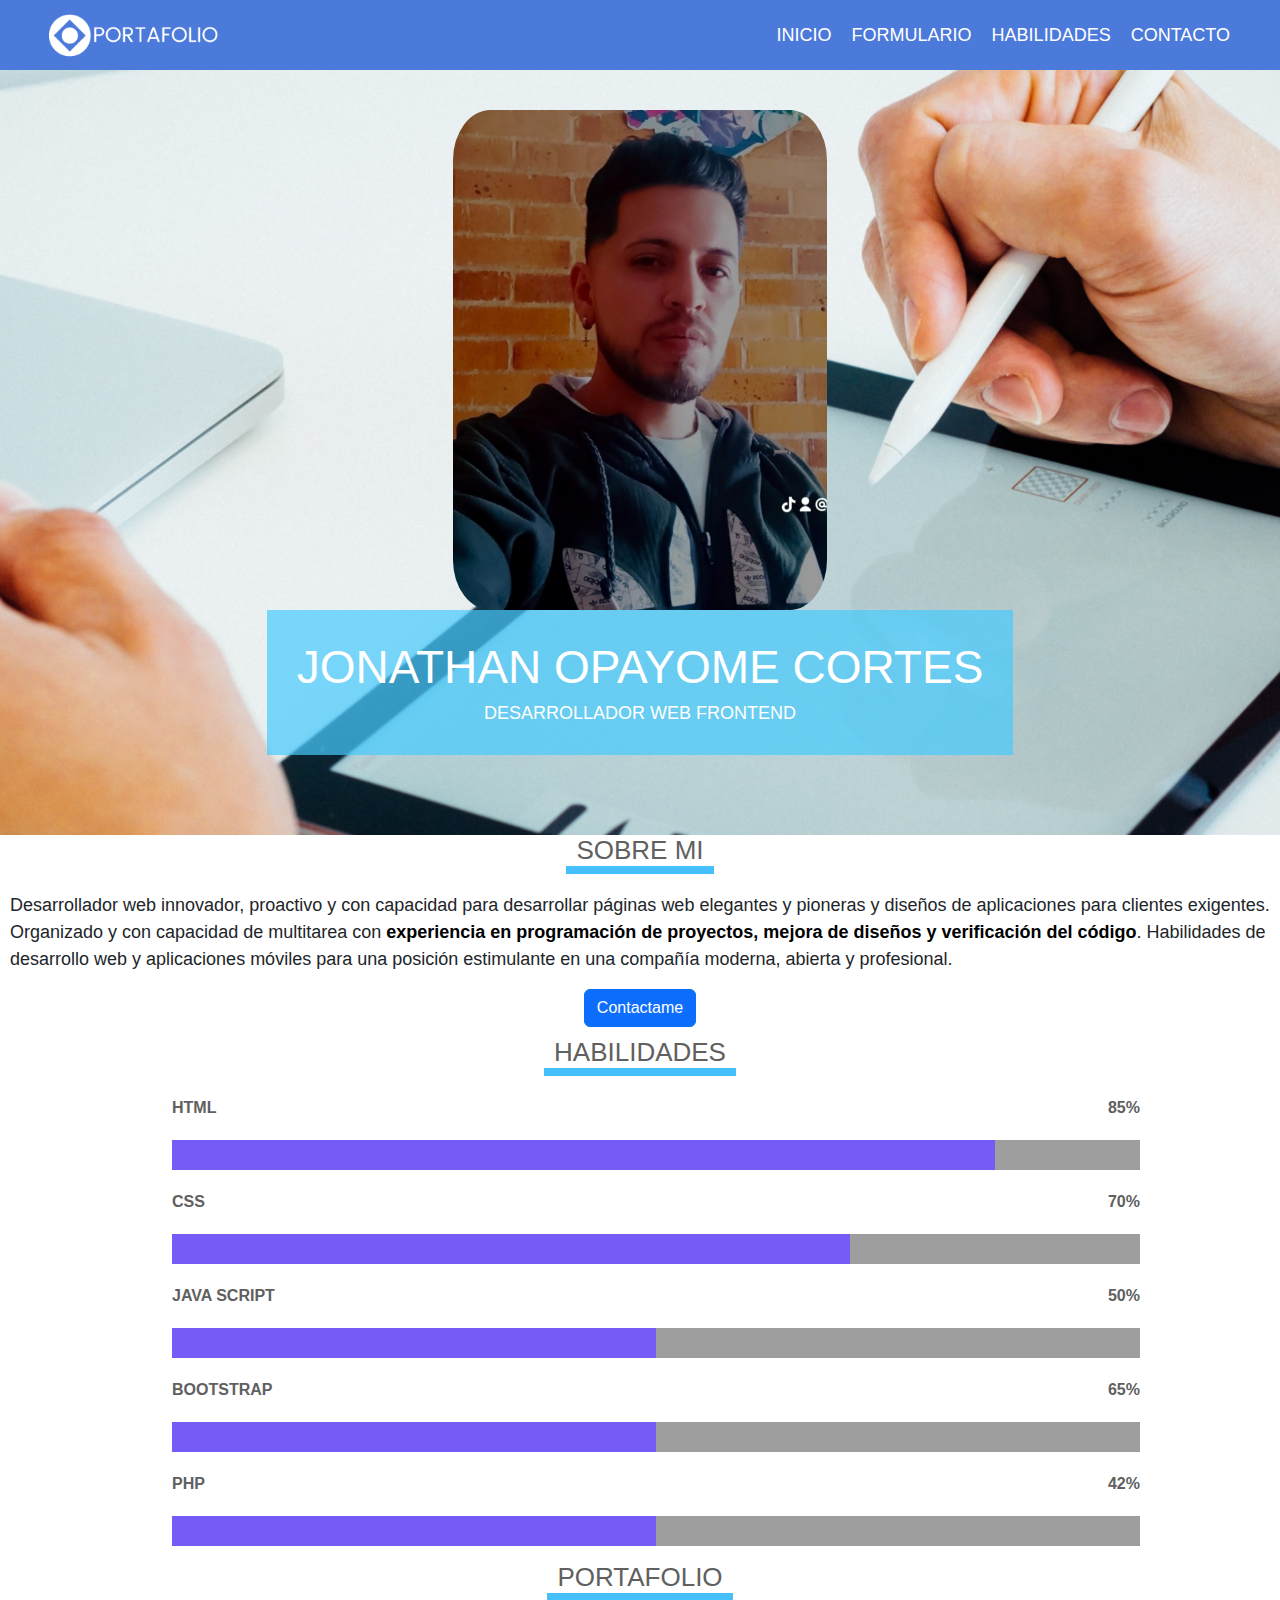
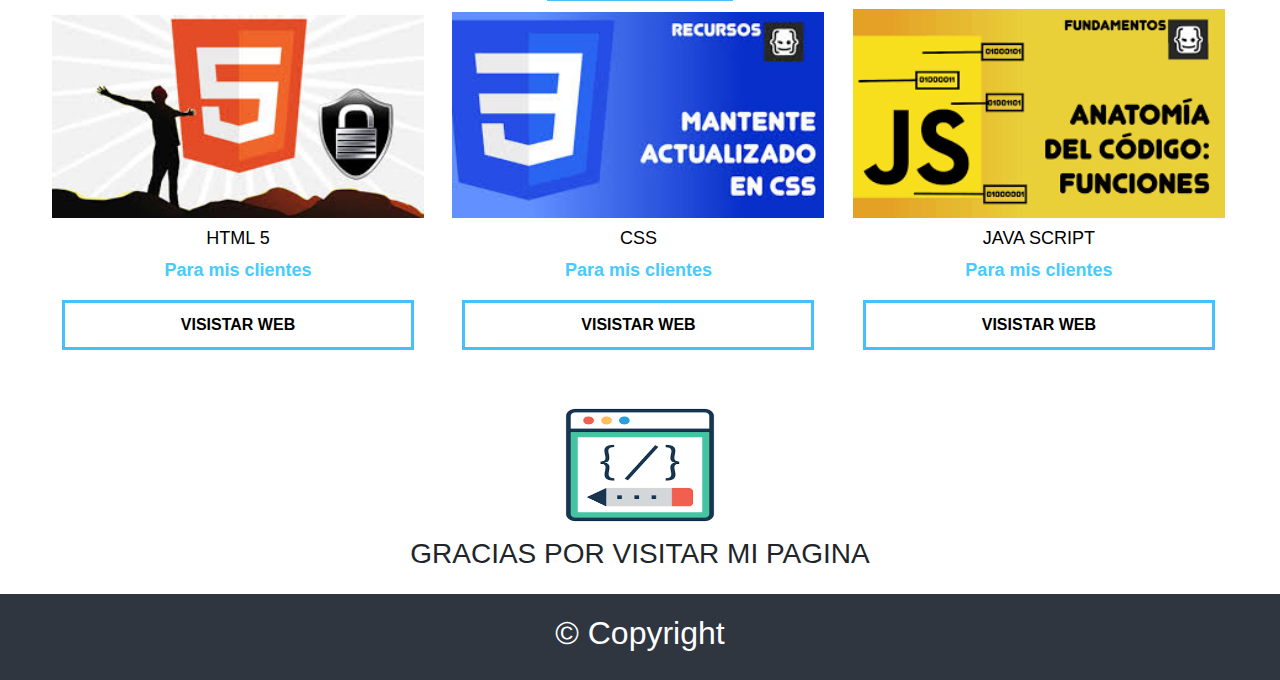
==== index.html @ 79a3e0bb "first commit" ====
<!DOCTYPE html>
<html lang="en">

<head>
    <meta charset="UTF-8">
    <meta name="viewport" content="width=device-width, initial-scale=1.0">
    <title>Portafolio</title>
    <!--<link rel="stylesheet" href="css/reset.css">-->
    <link rel="stylesheet" href="css/normalize.css">
    <link rel="stylesheet" href="css/styles.css">
    <link rel="stylesheet" href="css/styles2.css">
    <link href="https://cdn.jsdelivr.net/npm/bootstrap@5.3.2/dist/css/bootstrap.min.css" rel="stylesheet" integrity="sha384-T3c6CoIi6uLrA9TneNEoa7RxnatzjcDSCmG1MXxSR1GAsXEV/Dwwykc2MPK8M2HN" crossorigin="anonymous">
    <link rel="stylesheet" href="bootstrap/css/bootstrap.min.css">
</head>

<body>
    <!--navegation header-->
    <header class="header">
        <div class="header-wrapper">
            <div class="header-logo">
                <img src="img/logo.png" alt="logo portafolio" height="60px">
            </div>
            <nav class="header-menu">
                <ul class="header-menu-wrapper">
                    <li class="header-menu-item">
                        <a href="index.html" class="header-menu-link">Inicio</a>
                    </li>
                    <li class="header-menu-item">
                        <a href="formulario.php" class="header-menu-link">Formulario</a>
                    </li>
                    <li class="header-menu-item">
                        <a href="index.html" class="header-menu-link">habilidades</a>
                    </li>
                    <li class="header-menu-item">
                        <a href="index.html" class="header-menu-link">contacto</a>
                    </li>
                </ul>
            </nav>
        </div>
    </header>
    <!--Esta es la portada-->
    <section class="cover">
        <div class="cover-wrapper">
            <div class="cover-photo-container">
                <img src="img/Jonatahan.png" alt="Jonathan Opayome" height="500xp"
                    class="cover-photo">
                <div class="cover-text">
                    <h1 class="cover-title">JONATHAN OPAYOME CORTES<h1>
                            <h2 class="cover-sub-title"> DESARROLLADOR WEB FRONTEND</h2>
                </div>
            </div>
        </div>
    </section>
    <!--informacion sobre mi-->
    <section>
        <header>
            <h1 class="title-underline">
                <span>SOBRE MI</span>
            </h1>
        </header>
        <div class="cover-description">
            <p>Desarrollador web innovador, proactivo y con capacidad para desarrollar páginas web elegantes y pioneras
                y diseños de aplicaciones para clientes exigentes. Organizado y con capacidad de multitarea con
                <span>experiencia en programación de proyectos, mejora de diseños y verificación del código</span>.
                Habilidades de desarrollo web y aplicaciones móviles para una posición estimulante en una compañía
                moderna, abierta y profesional.</p>
            <div class="text-center">
               
                <a class="btn btn-primary" href="mailto:jonathan0621_hotmail.com" role="button">Contactame</a>
            </div>
        </div>
    </section>
    <!--Habilidades-->
    <section class="skills">
        <header>
            <h1 class="title-underline">
                <span>HABILIDADES</span>
            </h1>
        </header>
        <ul class="skills-wrapper">
            <li class="skills-item">
                <div class="skills-text">
                    <span class="skills-name">
                        HTML
                    </span>
                    <span class="skills-score">
                        85%
                    </span>
                </div>
                <div class="skills-bar">
                    <div class="skills-inside-bar" style="width: 85%;"></div>
                </div>
            </li>
            <li class="skills-item">
                <div class="skills-text">
                    <span class="skills-name">
                        CSS
                    </span>
                    <span class="skills-score">
                        70%
                    </span>
                </div>
                <div class="skills-bar">
                    <div class="skills-inside-bar" style="width: 70%;"></div>
                </div>
            </li>
            <li class="skills-item">
                <div class="skills-text">
                    <span class="skills-name">
                        JAVA SCRIPT
                    </span>
                    <span class="skills-score">
                        50%
                    </span>
                </div>
                <div class="skills-bar">
                    <div class="skills-inside-bar" style="width: 50%;"></div>
                </div>
            </li>
            <li class="skills-item">
                <div class="skills-text">
                    <span class="skills-name">
                        BOOTSTRAP
                    </span>
                    <span class="skills-score">
                        65%
                    </span>
                </div>
                <div class="skills-bar">
                    <div class="skills-inside-bar" style="width: 50%;"></div>
                </div>
            </li>
            <li class="skills-item">
                <div class="skills-text">
                    <span class="skills-name">
                        PHP
                    </span>
                    <span class="skills-score">
                        42%
                    </span>
                </div>
                <div class="skills-bar">
                    <div class="skills-inside-bar" style="width: 50%;"></div>
                </div>
            </li>
        </ul>
    </section>
    <!--Portafolio-->
    <section class="Works">
        <header>
            <h1 class="title-underline">
                <span>PORTAFOLIO</span>
            </h1>
        </header>
        <div class="Works-wrappers">
            <article class="Works-item">
                <div class="Works-item-img-container">
                    <img src="img/html 5.png" alt="Trabjo desarrollo web 1" class="Works-item-img">
                </div>
                <div class="Works-item-description">
                    <header>
                        <h2 class="Works-item-title">
                            HTML 5
                        </h2>
                    </header>
                    <p class="Works-item-client"><a href="https://www.html6.es/t1_estructura.html" target="_blank">Para mis
                            clientes </a></p>
                    <div class="text-center">
                        <a href="https://www.html6.es/t1_estructura.html" class="btn-blue" target="_blank">Visistar web</a>
                    </div>
                </div>
            </article>
            <article class="Works-item">
                <div class="Works-item-img-container">
                    <img src="img/css.png" alt="Trabjo desarrollo web 2" class="Works-item-img">
                </div>
                <div class="Works-item-description">
                    <header>
                        <h2 class="Works-item-title">
                            CSS
                        </h2>
                    </header>
                    <p class="Works-item-client"><a href="https://desarrolloweb.com/home/css" target="_blank">Para mis
                            clientes </a></p>
                    <div class="text-center">
                        <a href="https://desarrolloweb.com/home/css" class="btn-blue" target="_blank">Visistar web</a>
                    </div>
                </div>
            </article>
            <article class="Works-item">
                <div class="Works-item-img-container">
                    <img src="img/js.png" alt="Trabjo desarrollo web 3" class="Works-item-img">
                </div>
                <div class="Works-item-description">
                    <header>
                        <h2 class="Works-item-title">
                          JAVA SCRIPT
                            </h1>
                    </header>
                    <p class="Works-item-client"><a href="https://desarrolloweb.com/articulos/501.php" target="_blank">Para mis
                            clientes </a></p>
                    <div class="text-center">
                        <a href="https://desarrolloweb.com/articulos/501.php" class="btn-blue" target="_blank">Visistar web</a>
                    </div>
                </div>
            </article>
        </div>
        <br>
        <br>
        <!--Footer-->
        <section>
            <footer>
                <div class="img-logo-portafolio">
                    <img src="img/descarga.png"alt="Logo Footer" width="150px" height="114px">
                </div>
                <div class="info">
                    <h3>
                        GRACIAS POR VISITAR MI PAGINA
                    </h3>
                </div>
            </footer>
        </section>
        <div class="footer">
            <h2> 
                © Copyright 
            </h2>
        </div>
        <script src="https://cdn.jsdelivr.net/npm/bootstrap@5.3.2/dist/js/bootstrap.bundle.min.js" integrity="sha384-C6RzsynM9kWDrMNeT87bh95OGNyZPhcTNXj1NW7RuBCsyN/o0jlpcV8Qyq46cDfL" crossorigin="anonymous"></script>
        <script src="js/bootstrap.min.js"></script>
</body>
</html>
---- css/styles.css ----
*{
    box-sizing: border-box;
}

body{
    font-family: sans-serif;
    color: #333333;
    background-color: #eeeeee;
}

.header {
    background-color: #4C7ADB;
}

.header-wrapper {
    max-width: 1200px;
    margin-left: auto;
    margin-right: auto;
    padding-top: 5px;
    padding-bottom: 5px;
    overflow: hidden;
}

.header-logo {
    float: left;
    height: 60px;
}

.header-menu{
    float: right;
}

.header-menu-wrapper {
       margin: 0%;
       padding: 0%;
       list-style: none;
       font-size: 0;
}

.header-menu-item {
display: inline-block;
font-size: 18px;
}

.header-menu-link{
    height: 60px;
    display: inline-block;
    padding-right: 10px;
    padding-left: 10px;
    text-transform: uppercase;
    line-height: 60px;
    color: white;
    text-decoration: none;
    font-weight: 700px;
}

.header-menu-link:hover {
     background-color: rgba(0, 0, 0, 0.3);
}

.cover {
    background-image: url("../img/portada.png");
    background-position: center;
    background-size: cover;
}

.cover-wrapper {
    max-width: 1200px;
    margin-left: auto;
    margin-right: auto;
    padding: 40px;
    text-align: center;
}

.cover-photo-container {
    margin-bottom: 40px;

}
.cover-photo {
    border-radius: 10%;
}

.cover-text {
    background-color: rgba(70, 203, 253, 0.7);
    color: #ffffff;
    display: inline-block;
    padding: 30px;
}

.cover-title {
    font-size: 46px;
    margin: 0px;
    text-transform: uppercase;
}

.cover-sub-title {
    font-size:18px;
    text-transform: uppercase;
    margin-bottom: 0px;
}

.title-underline {
    color: #606060;
    text-align: center;
    font-size: 26px;
    text-transform: uppercase;
}

.title-underline span {
    display: inline-block;
    border-bottom: 8px solid #46bffd;
    padding-left: 10px;
    padding-right: 10px;
}
.cover-description {
    background-color: #ffffff;
    padding: 10px;
    font-size: 18px;
}

.cover-description span {
    color: black;
    font-weight: 700;
    width: 1200px;
    margin-left: auto;
    margin-right: auto;
}

.text-center {
    text-align: center;
}

.btn-blue {
   background: transparent; 
   display: inline-block;
   color: black;
   text-transform: uppercase;
   font-weight: 700;
   text-decoration: none;
   border: 3px solid #46bffd;
   padding: 10px 15px;
   transition: backgraund-color 03.s color 0.3sg;
}

.btn-blue:hover {
   background-color: #46bffd;
   color: #ffffff;
}

.skills-wrapper {
    max-width: 1000px;
    margin-left: auto;
    margin-right: auto;
    list-style: none;
}

.skills-text {
    text-transform: uppercase;
    color: #606060;
    font-weight: 700;
    margin: 10px 0;
    padding: 10px 0;
    overflow: hidden;
}


.skills-name {
    float: left;
}

.skills-score {
    float: right;
}

.skills-bar {
    width: 100%;
    height: 30px;
    background-color: #9e9e9e;
}

.skills-inside-bar {
    background-color: #765bf6;
    height: 30px;
    display: inline-block;
}

.Works-wrappers {
    max-width: 1200px;
    margin-right: auto;
    margin-left: auto;
}    

.Works-item {
     display: inline-block;
     width: 31%;
     margin-left: 1%;
     margin-right: 1%;
    background-color: #ffffff; 
}

.Works-item-img {
    width: 100%;
}

.Works-item-description {
    padding: 10px;
}

.Works-item-description .btn-blue {
    display: block;
}
.Works-item-title {
    font-size: 18px;
    text-transform: uppercase;
    color: black;
    text-align: center;
}

.Works-item-client {
    font-size: 18px;
    text-align: center;
}

.Works-item-client a {
    text-decoration: none;
    font-weight: 700;
    color: #46cbfd;
}

.contact-form {
    max-width: 1200px;
    margin-left: auto;
    margin-right: auto;
}

.contact-row {
    padding-top: 10px;
    padding-bottom: 10px;
    margin-bottom: 10px;
    overflow: hidden;
}

.contact-column {
    width: 45%;
}

.contact-column.left {
    float: left;
}

.contact-column.right {
    float: right;
}

.contact-column label {
    color: #606060;
    text-transform: uppercase;
    font-weight: 700;
    font-size: 16px;
    margin-bottom: 10px;
    display: inline block;
    padding: 0 5px;
}

.contact-column .contac-input-text {
      background-color: #ffffff;
      border: 0px;
      border-bottom: 6px solid #46cbfd;
      height: 40px;
      width: 100%;
      font-size: 18px;
      padding-left: 10px;
      padding-right: 10px;
}

.contact-column.--width100 {
    width: 100%;
}

.contact-column textarea {
    background: #ffffff;
    border: 0;
    border-bottom: 6px solid #46cbfd;
    width: 100%;
    height: 150px;
}

.img-logo-portafolio {
    max-width: 150px;
    height: inherit;
    margin: 0 auto;
}

*, ::after, ::before {
    box-sizing: border-box;
}

* {
    font-family: 'Lato',sans-serif;
}

div {
    display: block;
}
 
.info {
    margin: 15px 0;
    display: flex;
    justify-content: center;
}

*, ::after, ::before {
    box-sizing: border-box;
}

* {
    font-family: 'Lato',sans-serif;
}

  /* footer */
  .footer {
    background: #2f3640;
    color: #ffffff;
    font-size: 12px;
    padding: 20px 0;
    text-align: center;
    font-size: 1rem;
    padding-bottom: 20px;
  }
---- css/styles2.css ----
.mb-2{
    text-align: center;
}

/*alertas formulario*/

.ok {
    background-color: lawngreen;
}

.bad {
    background-color: red;
}
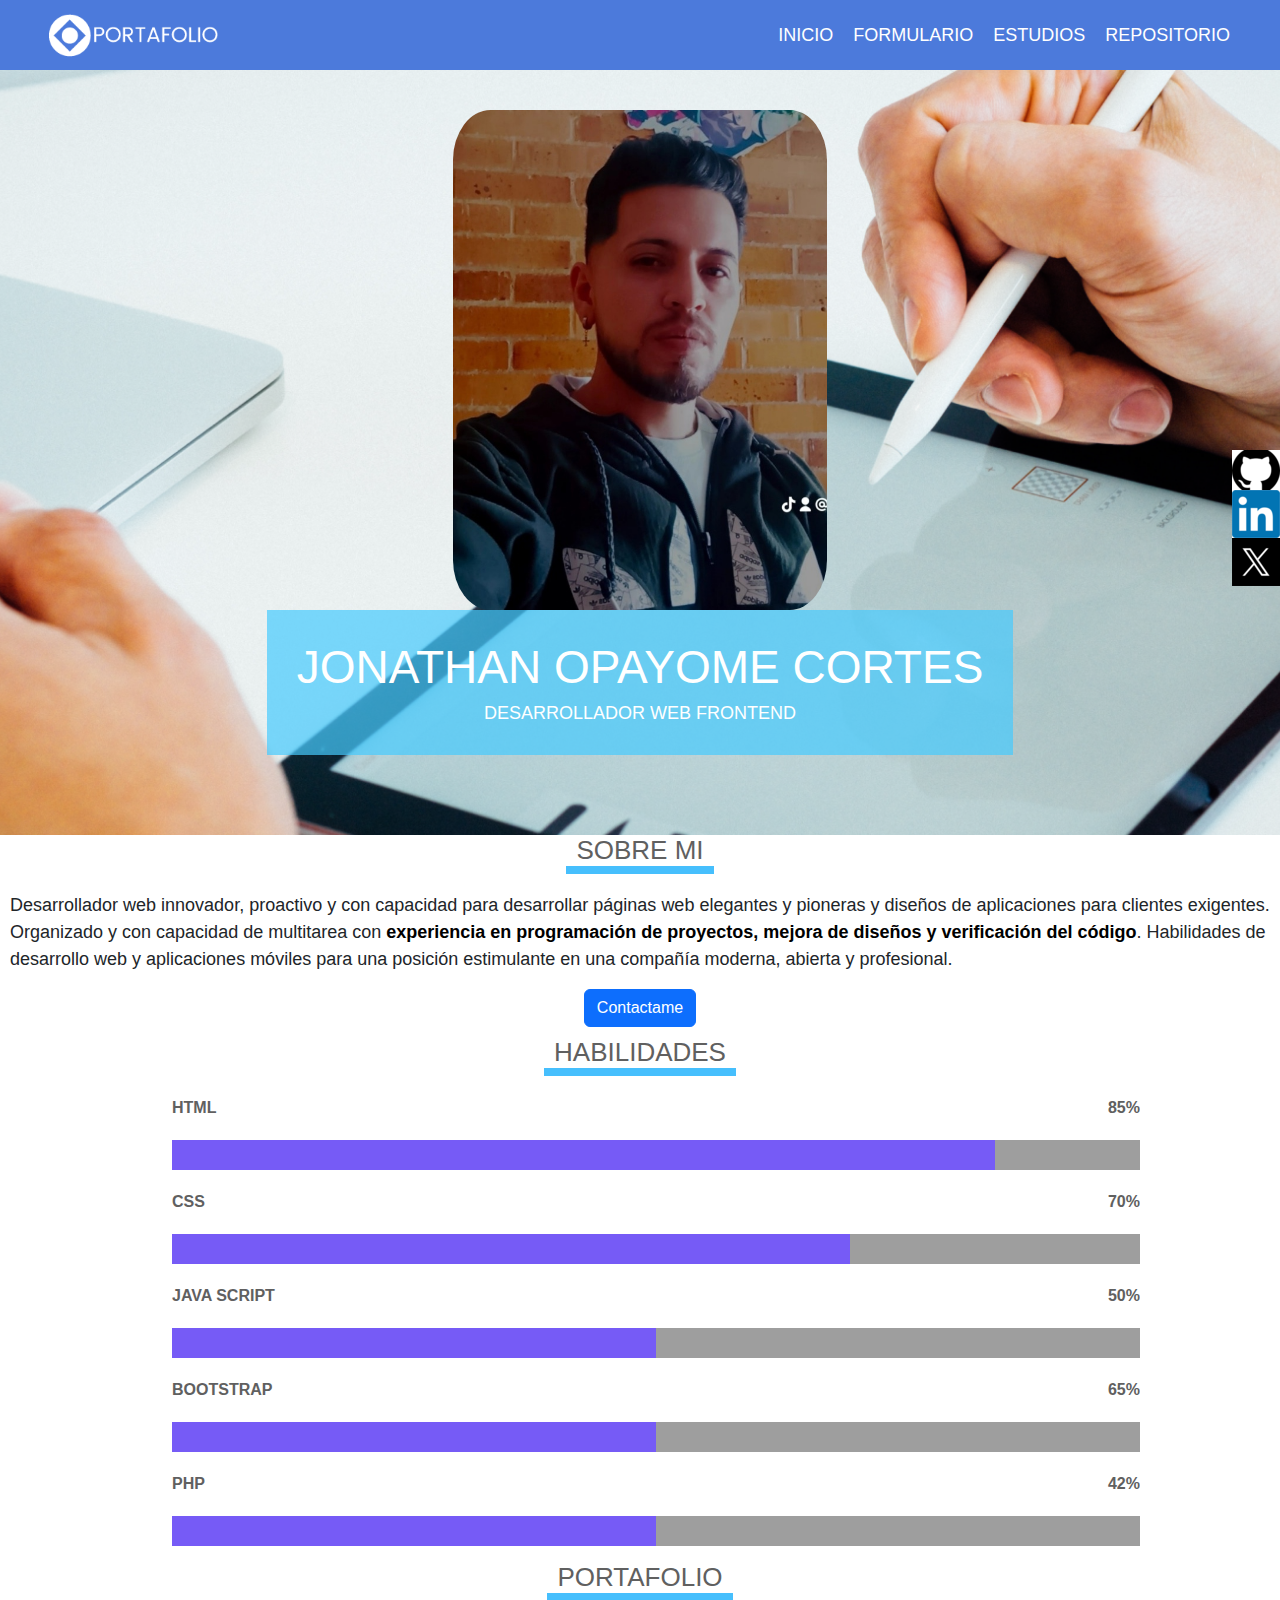
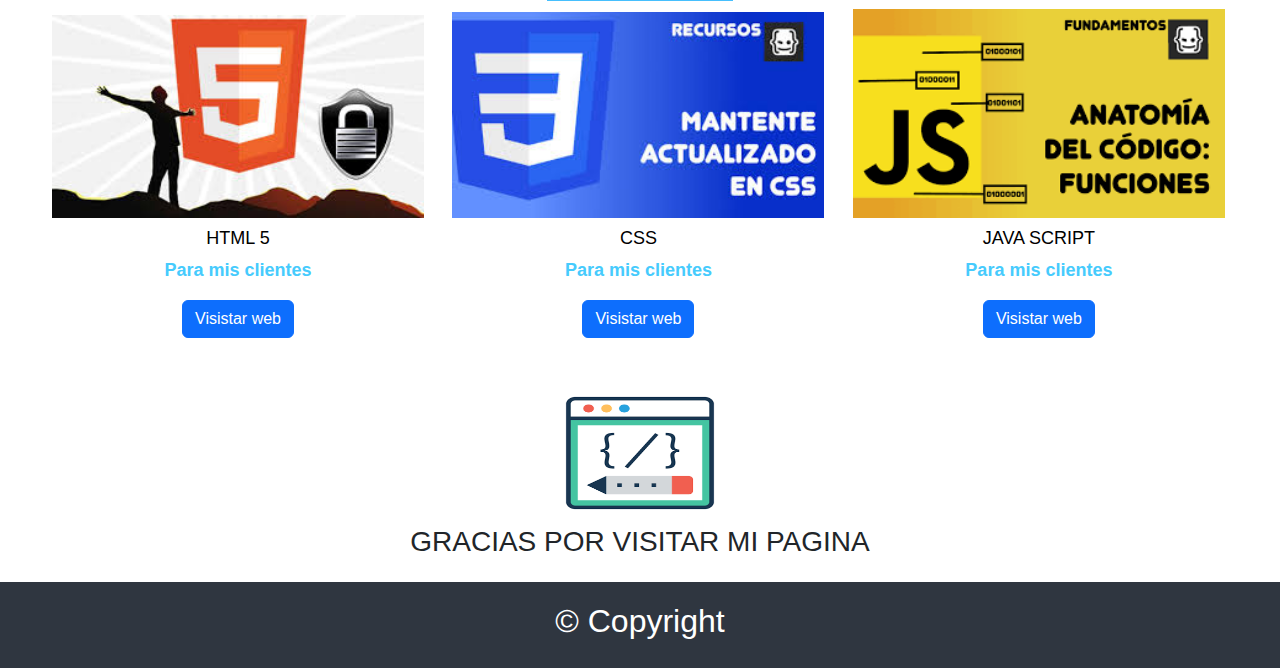
==== commit 7f225c4e: "nuevos cambios en la pagina" ====
--- a/index.html
+++ b/index.html
@@ -2,6 +2,7 @@
 <html lang="en">
 
 <head>
+    <link rel="icon" href="img/Portafolio.ico">
     <meta charset="UTF-8">
     <meta name="viewport" content="width=device-width, initial-scale=1.0">
     <title>Portafolio</title>
@@ -9,6 +10,7 @@
     <link rel="stylesheet" href="css/normalize.css">
     <link rel="stylesheet" href="css/styles.css">
     <link rel="stylesheet" href="css/styles2.css">
+    <link rel="stylesheet" href="css/social.css">
     <link href="https://cdn.jsdelivr.net/npm/bootstrap@5.3.2/dist/css/bootstrap.min.css" rel="stylesheet" integrity="sha384-T3c6CoIi6uLrA9TneNEoa7RxnatzjcDSCmG1MXxSR1GAsXEV/Dwwykc2MPK8M2HN" crossorigin="anonymous">
     <link rel="stylesheet" href="bootstrap/css/bootstrap.min.css">
 </head>
@@ -29,10 +31,10 @@
                         <a href="formulario.php" class="header-menu-link">Formulario</a>
                     </li>
                     <li class="header-menu-item">
-                        <a href="index.html" class="header-menu-link">habilidades</a>
-                    </li>
-                    <li class="header-menu-item">
-                        <a href="index.html" class="header-menu-link">contacto</a>
+                        <a href="actividades.html" class="header-menu-link">Estudios</a>
+                    </li>
+                    <li class="header-menu-item">
+                        <a href="https://github.com/jonathanoc0621/Portafolio" class="header-menu-link" target="_blank">Repositorio</a>
                     </li>
                 </ul>
             </nav>
@@ -166,7 +168,7 @@
                     <p class="Works-item-client"><a href="https://www.html6.es/t1_estructura.html" target="_blank">Para mis
                             clientes </a></p>
                     <div class="text-center">
-                        <a href="https://www.html6.es/t1_estructura.html" class="btn-blue" target="_blank">Visistar web</a>
+                        <a href="https://www.html6.es/t1_estructura.html" class="btn btn-primary" target="_blank">Visistar web</a>
                     </div>
                 </div>
             </article>
@@ -183,7 +185,7 @@
                     <p class="Works-item-client"><a href="https://desarrolloweb.com/home/css" target="_blank">Para mis
                             clientes </a></p>
                     <div class="text-center">
-                        <a href="https://desarrolloweb.com/home/css" class="btn-blue" target="_blank">Visistar web</a>
+                        <a href="https://desarrolloweb.com/home/css" class="btn btn-primary" target="_blank">Visistar web</a>
                     </div>
                 </div>
             </article>
@@ -200,15 +202,21 @@
                     <p class="Works-item-client"><a href="https://desarrolloweb.com/articulos/501.php" target="_blank">Para mis
                             clientes </a></p>
                     <div class="text-center">
-                        <a href="https://desarrolloweb.com/articulos/501.php" class="btn-blue" target="_blank">Visistar web</a>
+                        <a href="https://desarrolloweb.com/articulos/501.php" class="btn btn-primary" target="_blank">Visistar web</a>
                     </div>
                 </div>
             </article>
         </div>
         <br>
         <br>
+         <!--social-->
+    <div class="social" >
+        <a href="https://github.com/jonathanoc0621?tab=repositories"><img src="img/githut.png" alt="github"></a>
+        <a href="https://www.linkedin.com/feed/"><img src="img/linkedind.png" alt="linkedin"></a>
+        <a href="https://twitter.com/CortesTatan"><img src="img/twiter.png" alt="twitter"></a>
+    </div>
         <!--Footer-->
-        <section>
+        <section>      
             <footer>
                 <div class="img-logo-portafolio">
                     <img src="img/descarga.png"alt="Logo Footer" width="150px" height="114px">
--- a/css/styles2.css
+++ b/css/styles2.css
@@ -1,13 +1,62 @@
-.mb-2{
+.cards-list {
+    z-index: 0;
+    width: 100%;
+    display: flex;
+    justify-content: space-around;
+    flex-wrap: wrap;
+  }
+  
+  .card {
+    margin: 30px auto;
+    width: 300px;
+    height: 300px;
+    border-radius: 40px;
+  box-shadow: 5px 5px 30px 7px rgba(0,0,0,0.25), -5px -5px 30px 7px rgba(0,0,0,0.22);
+    cursor: pointer;
+    transition: 0.4s;
+  }
+  
+  .card .card_image {
+    width: inherit;
+    height: inherit;
+    border-radius: 40px;
+  }
+  
+  .card .card_image img {
+    width: inherit;
+    height: inherit;
+    border-radius: 40px;
+    object-fit: cover;
+  }
+  
+  .card .card_title {
     text-align: center;
-}
-
-/*alertas formulario*/
-
-.ok {
-    background-color: lawngreen;
-}
-
-.bad {
-    background-color: red;
-}+    border-radius: 0px 0px 40px 40px;
+    font-family: sans-serif;
+    font-weight: bold;
+    font-size: 30px;
+    margin-top: -80px;
+    height: 40px;
+  }
+  
+  .card:hover {
+    transform: scale(0.9, 0.9);
+    box-shadow: 5px 5px 30px 15px rgba(0,0,0,0.25), 
+      -5px -5px 30px 15px rgba(0,0,0,0.22);
+  }
+  
+  .title-white {
+    color: white;
+  }
+  
+  .title-black {
+    color: black;
+  }
+  
+  @media all and (max-width: 500px) {
+    .card-list {
+      /* On small screens, we are no longer using row direction but column */
+      flex-direction: column;
+    }
+  }
+  --- a/css/social.css
+++ b/css/social.css
@@ -0,0 +1,55 @@
+.navegation {
+    background-color: aqua;
+    height: auto;
+    text-align: center;
+    }
+
+
+.cuadro {
+    box-sizing: border-box;    
+    color: white;
+    display: block;
+    font-family: textos;
+    font-size: 16px;
+    font-weight: 400;
+    height: 808.359xp;
+    line-height: 27.2px;
+    margin-bottom: 0px;
+    text-align: justify;
+    text-size-adjust: 100%;
+    width: 317.984xp;
+    -webkit-tap-highlight-color: rgb(233, 243, 243);
+}
+
+
+*{box-sizing:border-box;}
+
+		.container{
+			width:95%;
+			max-width:900px;
+			padding:32px 64px;
+			margin:auto;
+		}
+
+		.social{
+			
+			width:48px;
+			position:fixed;
+			top:50px;
+			right:0;
+		}
+
+		/* Extra centrado vertical*/
+
+		.social{
+			/*border:1px solid #000;*/
+			top:50%;
+			height:205px;
+        }
+			/*para poner height 192 deberíamos haber indicado en el reset de estilos font-size:0;*/
+
+.textarea {
+    text-align: center;
+    background-color: aqua;
+    border-top: red;
+}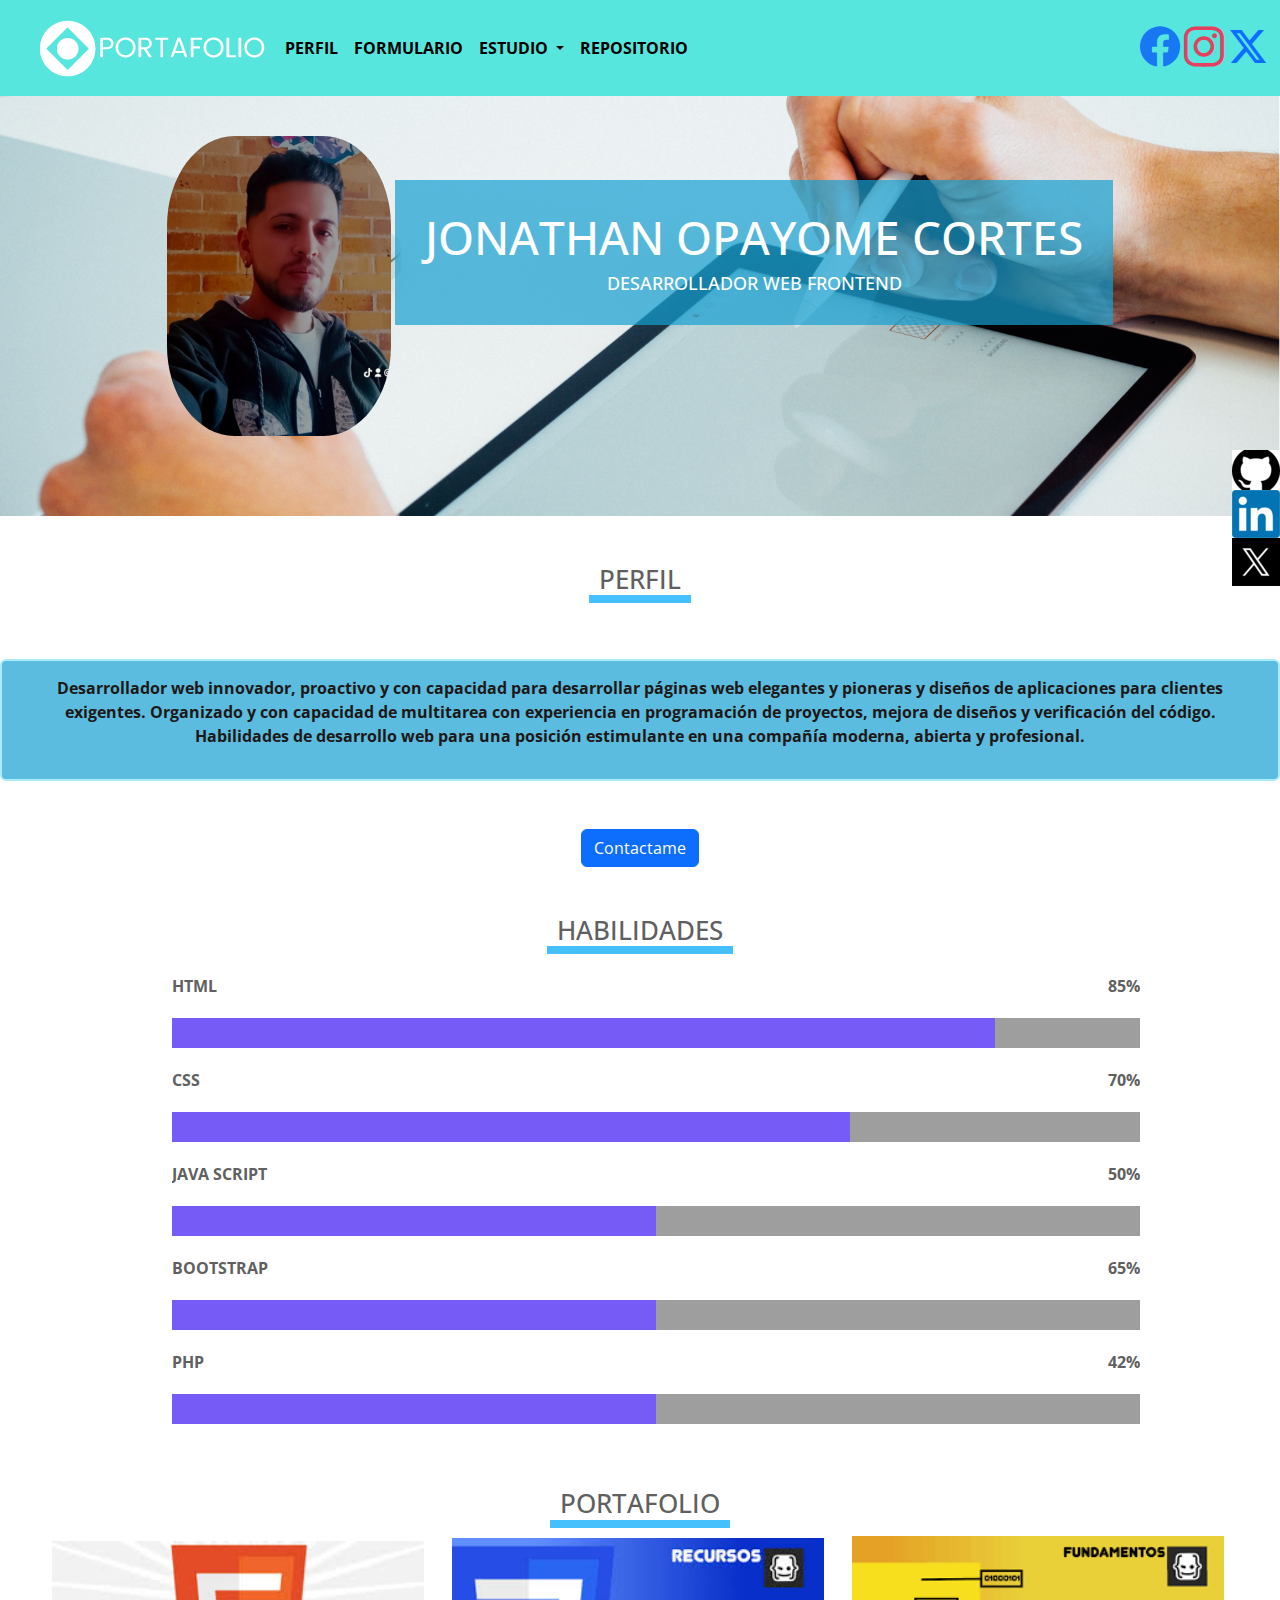
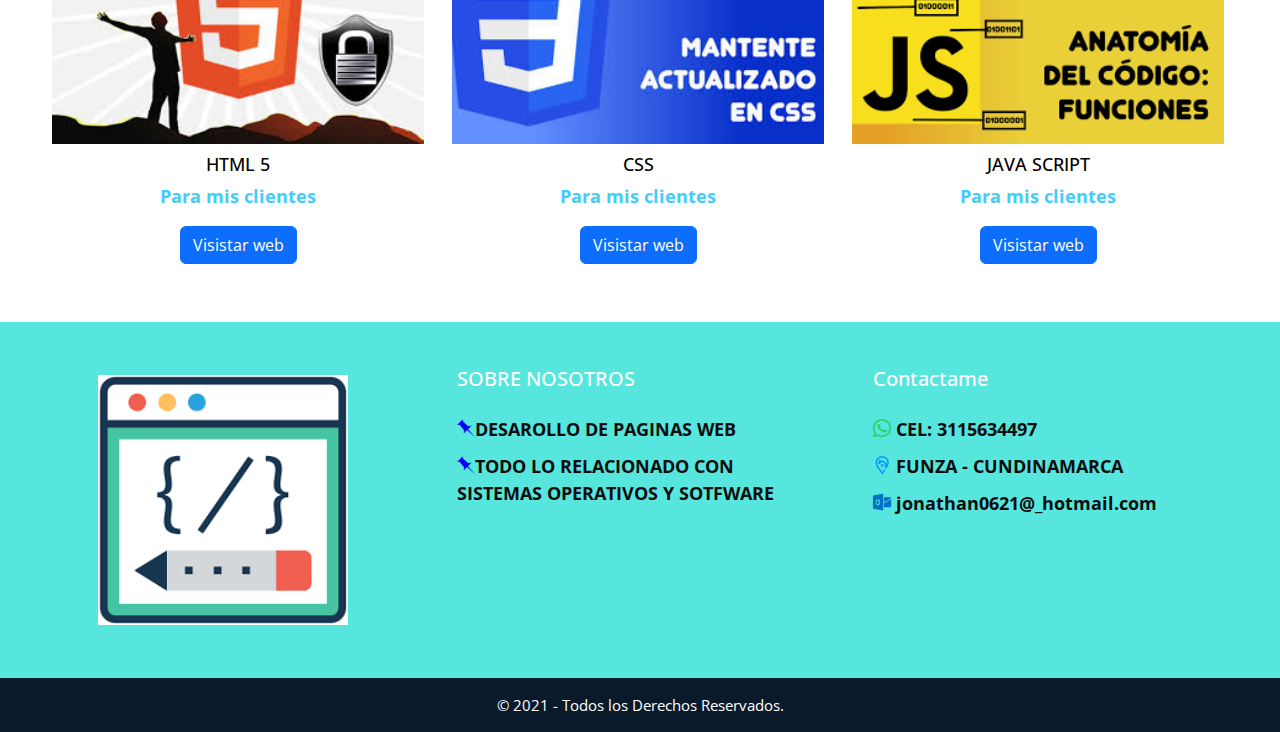
==== commit cf4e1218: "nuevos cambios" ====
--- a/index.html
+++ b/index.html
@@ -11,41 +11,92 @@
     <link rel="stylesheet" href="css/styles.css">
     <link rel="stylesheet" href="css/styles2.css">
     <link rel="stylesheet" href="css/social.css">
-    <link href="https://cdn.jsdelivr.net/npm/bootstrap@5.3.2/dist/css/bootstrap.min.css" rel="stylesheet" integrity="sha384-T3c6CoIi6uLrA9TneNEoa7RxnatzjcDSCmG1MXxSR1GAsXEV/Dwwykc2MPK8M2HN" crossorigin="anonymous">
+    <link rel="stylesheet" href="css/footer.css">
+    <link rel="stylesheet" href="icon/style.css">
+    <link href="https://cdn.jsdelivr.net/npm/bootstrap@5.3.2/dist/css/bootstrap.min.css" rel="stylesheet"
+        integrity="sha384-T3c6CoIi6uLrA9TneNEoa7RxnatzjcDSCmG1MXxSR1GAsXEV/Dwwykc2MPK8M2HN" crossorigin="anonymous">
     <link rel="stylesheet" href="bootstrap/css/bootstrap.min.css">
+    <script type="text/javascript">
+        window.onload = function () {
+            (function (d, script) {
+                script = d.createElement('script');
+                script.type = 'text/javascript';
+                script.async = true;
+                script.src = 'https://w.app/widget-v1/BOic9F.js';
+                d.getElementsByTagName('head')[0].appendChild(script);
+            }(document));
+        };
+    </script>
 </head>
 
 <body>
-    <!--navegation header-->
+    <!--navegacion-->
     <header class="header">
-        <div class="header-wrapper">
-            <div class="header-logo">
-                <img src="img/logo.png" alt="logo portafolio" height="60px">
+        <nav class="navbar navbar-expand-lg" style="background-color: #56e6dd;">
+            <div class="container-fluid">
+                <a class="navbar-brand" href="index.html"></a>
+                <img src="img/logo.png" alt="logo">
+                <button class="navbar-toggler" type="button" data-bs-toggle="collapse"
+                    data-bs-target="#navbarSupportedContent" aria-controls="navbarSupportedContent"
+                    aria-expanded="false" aria-label="Toggle navigation">
+                    <span class="navbar-toggler-icon"></span>
+                </button>
+                <div class="collapse navbar-collapse" id="navbarSupportedContent">
+                    <ul class="navbar-nav me-auto mb-2 mb-lg-0">
+                        <li class="nav-item">
+                            <a class="nav-link active" aria-current="page" href="index.html"><b>PERFIL</b></a>
+                        </li>
+                        <li class="nav-item">
+                            <a class="nav-link active" href="formulario.php"><b>FORMULARIO</b></a>
+                        </li>
+                        <li class="nav-item dropdown ">
+                            <a class="nav-link  active dropdown-toggle" href="actividades.html" role="button"
+                                data-bs-toggle="dropdown" aria-expanded="false">
+                                <b>ESTUDIO</b>
+                            </a>
+                            <ul class="dropdown-menu">
+                                <li><a class="dropdown-item" href="actividades.html"><b>ESTUDIOS</b></a></li>
+                                <li>
+                                    <hr class="dropdown-divider">
+                                </li>
+                                <li><a class="dropdown-item" href="https://oferta.senasofiaplus.edu.co/sofia-oferta/"
+                                        target="_blank">SENA</a></li>
+                                <li>
+                                    <hr class="dropdown-divider">
+                                </li>
+                                <li><a class="dropdown-item" href="https://www.udemy.com" target="_blank">UDEMY</a></li>
+                                <li>
+                                    <hr class="dropdown-divider">
+                                </li>
+                                <li><a class="dropdown-item" href="https://www.netacad.com" target="_blank">CISCO</a>
+                                </li>
+                            </ul>
+                        </li>
+                        <li class="nav-item">
+                            <a class="nav-link active" href="https://github.com/jonathanoc0621/Portafolio"
+                                target="_blank"><b>REPOSITORIO</b></a>
+                        </li>
+                    </ul>
+                    <div>
+                        <a href="https://web.facebook.com" style="text-decoration: transparent;" target="_blank">
+                            <samp class="icon-facebook" style="font-size: 40px;" ;></samp>
+                        </a>
+                        <a href="https://www.instagram.com" style="text-decoration: transparent;" target="_blank">
+                            <samp class="icon-instagram" style="font-size: 40px;"></samp>
+                        </a>
+                        <a href="https://twitter.com/X" style="text-decoration: transparent;" target="_blank">
+                            <samp class="icon-x" style="font-size: 40px;"></samp>
+                        </a>
+                    </div>
+                </div>
             </div>
-            <nav class="header-menu">
-                <ul class="header-menu-wrapper">
-                    <li class="header-menu-item">
-                        <a href="index.html" class="header-menu-link">Inicio</a>
-                    </li>
-                    <li class="header-menu-item">
-                        <a href="formulario.php" class="header-menu-link">Formulario</a>
-                    </li>
-                    <li class="header-menu-item">
-                        <a href="actividades.html" class="header-menu-link">Estudios</a>
-                    </li>
-                    <li class="header-menu-item">
-                        <a href="https://github.com/jonathanoc0621/Portafolio" class="header-menu-link" target="_blank">Repositorio</a>
-                    </li>
-                </ul>
-            </nav>
-        </div>
+        </nav>
     </header>
     <!--Esta es la portada-->
     <section class="cover">
         <div class="cover-wrapper">
             <div class="cover-photo-container">
-                <img src="img/Jonatahan.png" alt="Jonathan Opayome" height="500xp"
-                    class="cover-photo">
+                <img src="img/Jonatahan.png" alt="Jonathan Opayome" height="300xp" class="cover-photo">
                 <div class="cover-text">
                     <h1 class="cover-title">JONATHAN OPAYOME CORTES<h1>
                             <h2 class="cover-sub-title"> DESARROLLADOR WEB FRONTEND</h2>
@@ -53,25 +104,29 @@
             </div>
         </div>
     </section>
+    <br><br>
     <!--informacion sobre mi-->
     <section>
         <header>
             <h1 class="title-underline">
-                <span>SOBRE MI</span>
+                <span>PERFIL</span>
             </h1>
         </header>
-        <div class="cover-description">
-            <p>Desarrollador web innovador, proactivo y con capacidad para desarrollar páginas web elegantes y pioneras
+        <br><br>
+        <div class="caja">
+            <p> Desarrollador web innovador, proactivo y con capacidad para desarrollar páginas web elegantes y pioneras
                 y diseños de aplicaciones para clientes exigentes. Organizado y con capacidad de multitarea con
-                <span>experiencia en programación de proyectos, mejora de diseños y verificación del código</span>.
-                Habilidades de desarrollo web y aplicaciones móviles para una posición estimulante en una compañía
-                moderna, abierta y profesional.</p>
-            <div class="text-center">
-               
-                <a class="btn btn-primary" href="mailto:jonathan0621_hotmail.com" role="button">Contactame</a>
-            </div>
+                experiencia en programación de proyectos, mejora de diseños y verificación del código.
+                Habilidades de desarrollo web para una posición estimulante en una compañía
+                moderna, abierta y profesional.
+            </p>
+        </div>
+        <br><br>
+        <div class="text-center">
+            <a class="btn btn-primary" href="mailto:jonathan0621_hotmail.com" role="button">Contactame</a>
         </div>
     </section>
+    <br><br>
     <!--Habilidades-->
     <section class="skills">
         <header>
@@ -147,6 +202,7 @@
             </li>
         </ul>
     </section>
+    <br><br>
     <!--Portafolio-->
     <section class="Works">
         <header>
@@ -165,10 +221,12 @@
                             HTML 5
                         </h2>
                     </header>
-                    <p class="Works-item-client"><a href="https://www.html6.es/t1_estructura.html" target="_blank">Para mis
+                    <p class="Works-item-client"><a href="https://www.html6.es/t1_estructura.html" target="_blank">Para
+                            mis
                             clientes </a></p>
                     <div class="text-center">
-                        <a href="https://www.html6.es/t1_estructura.html" class="btn btn-primary" target="_blank">Visistar web</a>
+                        <a href="https://www.html6.es/t1_estructura.html" class="btn btn-primary"
+                            target="_blank">Visistar web</a>
                     </div>
                 </div>
             </article>
@@ -185,7 +243,8 @@
                     <p class="Works-item-client"><a href="https://desarrolloweb.com/home/css" target="_blank">Para mis
                             clientes </a></p>
                     <div class="text-center">
-                        <a href="https://desarrolloweb.com/home/css" class="btn btn-primary" target="_blank">Visistar web</a>
+                        <a href="https://desarrolloweb.com/home/css" class="btn btn-primary" target="_blank">Visistar
+                            web</a>
                     </div>
                 </div>
             </article>
@@ -196,44 +255,69 @@
                 <div class="Works-item-description">
                     <header>
                         <h2 class="Works-item-title">
-                          JAVA SCRIPT
+                            JAVA SCRIPT
                             </h1>
                     </header>
-                    <p class="Works-item-client"><a href="https://desarrolloweb.com/articulos/501.php" target="_blank">Para mis
+                    <p class="Works-item-client"><a href="https://desarrolloweb.com/articulos/501.php"
+                            target="_blank">Para mis
                             clientes </a></p>
                     <div class="text-center">
-                        <a href="https://desarrolloweb.com/articulos/501.php" class="btn btn-primary" target="_blank">Visistar web</a>
+                        <a href="https://desarrolloweb.com/articulos/501.php" class="btn btn-primary"
+                            target="_blank">Visistar web</a>
                     </div>
                 </div>
             </article>
         </div>
         <br>
         <br>
-         <!--social-->
-    <div class="social" >
-        <a href="https://github.com/jonathanoc0621?tab=repositories"><img src="img/githut.png" alt="github"></a>
-        <a href="https://www.linkedin.com/feed/"><img src="img/linkedind.png" alt="linkedin"></a>
-        <a href="https://twitter.com/CortesTatan"><img src="img/twiter.png" alt="twitter"></a>
-    </div>
+        <!--social-->
+        <div class="social">
+            <a href="https://github.com/jonathanoc0621?tab=repositories"><img src="img/githut.png" alt="github"></a>
+            <a href="https://www.linkedin.com/feed/"><img src="img/linkedind.png" alt="linkedin"></a>
+            <a href="https://twitter.com/CortesTatan"><img src="img/twiter.png" alt="twitter"></a>
+        </div>
         <!--Footer-->
-        <section>      
-            <footer>
-                <div class="img-logo-portafolio">
-                    <img src="img/descarga.png"alt="Logo Footer" width="150px" height="114px">
-                </div>
-                <div class="info">
-                    <h3>
-                        GRACIAS POR VISITAR MI PAGINA
-                    </h3>
-                </div>
-            </footer>
-        </section>
-        <div class="footer">
-            <h2> 
-                © Copyright 
-            </h2>
-        </div>
-        <script src="https://cdn.jsdelivr.net/npm/bootstrap@5.3.2/dist/js/bootstrap.bundle.min.js" integrity="sha384-C6RzsynM9kWDrMNeT87bh95OGNyZPhcTNXj1NW7RuBCsyN/o0jlpcV8Qyq46cDfL" crossorigin="anonymous"></script>
+        <footer class="pie-pagina">
+            <div class="grupo-1">
+                <div class="box">
+                    <figure>
+                        <a href="index.html">
+                            <img src="img/descarga.png" alt="Logo">
+                        </a>
+                    </figure>
+                </div>
+                <div class="box">
+                    <h2>SOBRE NOSOTROS</h2>
+                    <p style="font-size: 18px;"><samp class="icon-pinboard1"><b>DESAROLLO DE PAGINAS WEB</b></samp></p>
+                    <p style="font-size: 18px;"><samp class="icon-pinboard1"></samp><b>TODO LO RELACIONADO CON SISTEMAS
+                            OPERATIVOS Y
+                            SOTFWARE</b></samp></p>
+                </div>
+                <div class="box">
+                    <h2>Contactame</h2>
+                    <div class="red-social">
+                        <p href="https://api.whatsapp.com/send?phone=+573115634497&text=Bienvenido+a+mi+chat+en+que+te+puedo+ayudar😀"
+                            style="font-size: 18px;">
+                            <samp class="icon-whatsapp"><b> CEL: 3115634497</b></samp>
+                        </p>
+                        <p href="https://www.google.com/maps/place/Funza,+Cundinamarca/@4.7151983,-74.228414,14z/data=!3m1!4b1!4m6!3m5!1s0x8e3f82a935a650d5:0x7bcbcfe2307bb094!8m2!3d4.7176677!4d-74.2118741!16s%2Fm%2F02qnknv?hl=es&entry=ttu"
+                            style="font-size: 18px;">
+                            <samp class="icon-zingat"><b> FUNZA - CUNDINAMARCA</b></samp>
+                        </p>
+                        <p href="mailto:jonathan0621_hotmail.com" style="font-size: 18px;"><samp
+                                class="icon-microsoftoutlook"><b>
+                                    jonathan0621@_hotmail.com</b></samp></p>
+                    </div>
+                </div>
+            </div>
+            <div class="grupo-2">
+                <small>&copy; 2021 - Todos los Derechos Reservados.</small>
+            </div>
+        </footer>
+        <script src="https://cdn.jsdelivr.net/npm/bootstrap@5.3.2/dist/js/bootstrap.bundle.min.js"
+            integrity="sha384-C6RzsynM9kWDrMNeT87bh95OGNyZPhcTNXj1NW7RuBCsyN/o0jlpcV8Qyq46cDfL"
+            crossorigin="anonymous"></script>
         <script src="js/bootstrap.min.js"></script>
 </body>
+
 </html>--- a/css/styles.css
+++ b/css/styles.css
@@ -2,7 +2,7 @@
     box-sizing: border-box;
 }
 
-body{
+.body{
     font-family: sans-serif;
     color: #333333;
     background-color: #eeeeee;
@@ -74,14 +74,14 @@
 
 .cover-photo-container {
     margin-bottom: 40px;
-
 }
 .cover-photo {
-    border-radius: 10%;
+    border-radius: 30%;
+   
 }
 
 .cover-text {
-    background-color: rgba(70, 203, 253, 0.7);
+    background-color: rgba(22, 159, 209, 0.7);
     color: #ffffff;
     display: inline-block;
     padding: 30px;
@@ -112,18 +112,15 @@
     padding-left: 10px;
     padding-right: 10px;
 }
-.cover-description {
-    background-color: #ffffff;
-    padding: 10px;
-    font-size: 18px;
-}
-
-.cover-description span {
-    color: black;
-    font-weight: 700;
-    width: 1200px;
-    margin-left: auto;
-    margin-right: auto;
+.caja { 
+    background: rgba(22, 159, 209, 0.7); 
+    color: rgb(29, 24, 24); 
+    font-weight: bold; 
+    width: 3 3 1200px;
+    padding: 15px; 
+    border: 2px solid #abecf9; 
+    border-radius: 6px;
+    text-align: center; 
 }
 
 .text-center {
--- a/css/footer.css
+++ b/css/footer.css
@@ -0,0 +1,77 @@
+@import url('https://fonts.googleapis.com/css2?family=Open+Sans:wght@400;700&display=swap');
+*{
+    margin: 0;
+    padding: 0;
+    box-sizing: border-box;
+    font-family: 'Open Sans', sans-serif;
+}
+/*:::::Pie de Pagina*/
+.pie-pagina{
+    width: 100%;
+    background-color: #56e6dd;
+}
+.pie-pagina .grupo-1{
+    width: 100%;
+    max-width: 1200px;
+    margin: auto;
+    display:grid;
+    grid-template-columns: repeat(3, 1fr);
+    grid-gap:50px;
+    padding: 45px 0px;
+}
+.pie-pagina .grupo-1 .box figure{
+    width: 100%;
+    height: 100%;
+    display: flex;
+    justify-content: center;
+    align-items: center;
+}
+.pie-pagina .grupo-1 .box figure img{
+    width: 250px;
+}
+.pie-pagina .grupo-1 .box h2{
+    color: #fff;
+    margin-bottom: 25px;
+    font-size: 20px;
+}
+.pie-pagina .grupo-1 .box p{
+    color: #0e0d0d;
+    margin-bottom: 10px;
+}
+.icon-microsoftoutlook:before {
+    content: "\e907";
+    color: #0072c6;
+  }
+
+.pie-pagina .grupo-1 .red-social a{
+    display: inline-block;
+    text-decoration: none;
+    width: 45px;
+    height: 45px;
+    line-height: 45px;
+    color: #ffffff;
+    margin-right: 10px;
+    background-color: #0d2033;
+    text-align: center;
+    transition: all 300ms ease;
+}
+.pie-pagina .grupo-1 .red-social a:hover{
+    color: aqua;
+}
+.pie-pagina .grupo-2{
+    background-color: #0a1a2a;
+    padding: 15px 10px;
+    text-align: center;
+    color: #fff;
+}
+.pie-pagina .grupo-2 small{
+    font-size: 15px;
+}
+@media screen and (max-width:800px){
+    .pie-pagina .grupo-1{
+        width: 90%;
+        grid-template-columns: repeat(1, 1fr);
+        grid-gap:30px;
+        padding: 35px 0px;
+    }
+}
--- a/icon/style.css
+++ b/icon/style.css
@@ -0,0 +1,3697 @@
+@font-face {
+  font-family: 'icomoon';
+  src:  url('fonts/icomoon.eot?i7boo6');
+  src:  url('fonts/icomoon.eot?i7boo6#iefix') format('embedded-opentype'),
+    url('fonts/icomoon.ttf?i7boo6') format('truetype'),
+    url('fonts/icomoon.woff?i7boo6') format('woff'),
+    url('fonts/icomoon.svg?i7boo6#icomoon') format('svg');
+  font-weight: normal;
+  font-style: normal;
+  font-display: block;
+}
+
+[class^="icon-"], [class*=" icon-"] {
+  /* use !important to prevent issues with browser extensions that change fonts */
+  font-family: 'icomoon' !important;
+  speak: never;
+  font-style: normal;
+  font-weight: normal;
+  font-variant: normal;
+  text-transform: none;
+  line-height: 1;
+
+  /* Better Font Rendering =========== */
+  -webkit-font-smoothing: antialiased;
+  -moz-osx-font-smoothing: grayscale;
+}
+
+.icon-1password1:before {
+  content: "\e90e";
+  color: #0094f5;
+}
+.icon-500px:before {
+  content: "\e90f";
+  color: #0099e5;
+}
+.icon-abbrobotstudio:before {
+  content: "\e910";
+  color: #ff9e0f;
+}
+.icon-about-dot-me:before {
+  content: "\e911";
+  color: #00a98f;
+}
+.icon-abstract:before {
+  content: "\e912";
+}
+.icon-academia:before {
+  content: "\e913";
+}
+.icon-accusoft:before {
+  content: "\e914";
+  color: #ff7e4a;
+}
+.icon-acm:before {
+  content: "\e915";
+  color: #0085ca;
+}
+.icon-addthis:before {
+  content: "\e916";
+  color: #ff6550;
+}
+.icon-adguard:before {
+  content: "\e917";
+  color: #66b574;
+}
+.icon-adobe:before {
+  content: "\e918";
+  color: #f00;
+}
+.icon-adobeacrobatreader:before {
+  content: "\e919";
+  color: #ee3f24;
+}
+.icon-adobeaftereffects:before {
+  content: "\e91a";
+  color: #d291ff;
+}
+.icon-adobeaudition:before {
+  content: "\e91b";
+  color: #00e4bb;
+}
+.icon-adobecreativecloud:before {
+  content: "\e91c";
+  color: #d41818;
+}
+.icon-adobedreamweaver:before {
+  content: "\e91d";
+  color: #35fa00;
+}
+.icon-adobeillustrator:before {
+  content: "\e91e";
+  color: #ff7c00;
+}
+.icon-adobeindesign:before {
+  content: "\e91f";
+  color: #fd3f93;
+}
+.icon-adobelightroomcc:before {
+  content: "\e920";
+  color: #3df0f0;
+}
+.icon-adobelightroomclassic:before {
+  content: "\e921";
+  color: #add5ec;
+}
+.icon-adobephotoshop:before {
+  content: "\e922";
+  color: #00c8ff;
+}
+.icon-adobepremiere:before {
+  content: "\e923";
+  color: #ea77ff;
+}
+.icon-adobetypekit:before {
+  content: "\e924";
+  color: #87ec00;
+}
+.icon-adobexd:before {
+  content: "\e925";
+  color: #ff2bc2;
+}
+.icon-airbnb:before {
+  content: "\e926";
+  color: #ff5a5f;
+}
+.icon-airplayaudio:before {
+  content: "\e927";
+}
+.icon-airplayvideo:before {
+  content: "\e928";
+}
+.icon-algolia:before {
+  content: "\e929";
+  color: #5468ff;
+}
+.icon-alliedmodders:before {
+  content: "\e92a";
+  color: #1578d3;
+}
+.icon-amazon:before {
+  content: "\e92b";
+  color: #f90;
+}
+.icon-amazonalexa:before {
+  content: "\e92c";
+  color: #00caff;
+}
+.icon-amazonaws:before {
+  content: "\e92d";
+}
+.icon-amd:before {
+  content: "\e92e";
+  color: #ed1c24;
+}
+.icon-americanexpress:before {
+  content: "\e92f";
+  color: #2e77bc;
+}
+.icon-anaconda:before {
+  content: "\e930";
+  color: #42b029;
+}
+.icon-analogue:before {
+  content: "\e931";
+}
+.icon-anchor:before {
+  content: "\e932";
+  color: #8940fa;
+}
+.icon-android:before {
+  content: "\e933";
+  color: #3ddc84;
+}
+.icon-angellist:before {
+  content: "\e934";
+}
+.icon-angular:before {
+  content: "\e935";
+  color: #dd0031;
+}
+.icon-angularuniversal:before {
+  content: "\e936";
+  color: #00acc1;
+}
+.icon-ansible:before {
+  content: "\e937";
+  color: #e00;
+}
+.icon-apache:before {
+  content: "\e938";
+  color: #d22128;
+}
+.icon-apacheairflow:before {
+  content: "\e939";
+  color: #007a88;
+}
+.icon-apachecordova:before {
+  content: "\e93a";
+  color: #e8e8e8;
+}
+.icon-apacheflink:before {
+  content: "\e93b";
+  color: #e6526f;
+}
+.icon-apachekafka:before {
+  content: "\e93c";
+}
+.icon-apachenetbeanside:before {
+  content: "\e93d";
+  color: #1b6ac6;
+}
+.icon-apacheopenoffice:before {
+  content: "\e93e";
+  color: #0e85cd;
+}
+.icon-apacherocketmq:before {
+  content: "\e93f";
+  color: #d77310;
+}
+.icon-apachespark:before {
+  content: "\e940";
+  color: #e25a1c;
+}
+.icon-apple:before {
+  content: "\e941";
+  color: #999;
+}
+.icon-applemusic:before {
+  content: "\e942";
+}
+.icon-applepay:before {
+  content: "\e943";
+}
+.icon-applepodcasts:before {
+  content: "\e944";
+  color: #93c;
+}
+.icon-appveyor:before {
+  content: "\e945";
+  color: #00b3e0;
+}
+.icon-aral:before {
+  content: "\e946";
+  color: #0063cb;
+}
+.icon-archiveofourown:before {
+  content: "\e947";
+  color: #900;
+}
+.icon-archlinux:before {
+  content: "\e948";
+  color: #1793d1;
+}
+.icon-arduino:before {
+  content: "\e949";
+  color: #00979d;
+}
+.icon-artstation:before {
+  content: "\e94a";
+  color: #13aff0;
+}
+.icon-arxiv:before {
+  content: "\e94b";
+  color: #b31b1b;
+}
+.icon-asana:before {
+  content: "\e94c";
+}
+.icon-asciidoctor:before {
+  content: "\e94d";
+  color: #e40046;
+}
+.icon-at-and-t:before {
+  content: "\e94e";
+  color: #00a8e0;
+}
+.icon-atlassian:before {
+  content: "\e94f";
+  color: #0052cc;
+}
+.icon-atom:before {
+  content: "\e950";
+  color: #66595c;
+}
+.icon-audi:before {
+  content: "\e951";
+  color: #bb0a30;
+}
+.icon-audible:before {
+  content: "\e952";
+  color: #f8991c;
+}
+.icon-aurelia:before {
+  content: "\e953";
+  color: #ed2b88;
+}
+.icon-auth0:before {
+  content: "\e954";
+  color: #eb5424;
+}
+.icon-automatic:before {
+  content: "\e955";
+  color: #7d8084;
+}
+.icon-autotask:before {
+  content: "\e956";
+  color: #e51937;
+}
+.icon-aventrix:before {
+  content: "\e957";
+  color: #09d;
+}
+.icon-awesomewm:before {
+  content: "\e958";
+  color: #535d6c;
+}
+.icon-azureartifacts:before {
+  content: "\e959";
+  color: #cb2e6d;
+}
+.icon-azuredevops:before {
+  content: "\e95a";
+  color: #0078d7;
+}
+.icon-azurepipelines:before {
+  content: "\e95b";
+  color: #2560e0;
+}
+.icon-babel:before {
+  content: "\e95c";
+  color: #f9dc3e;
+}
+.icon-baidu:before {
+  content: "\e95d";
+  color: #2319dc;
+}
+.icon-bamboo:before {
+  content: "\e95e";
+  color: #0052cc;
+}
+.icon-bancontact:before {
+  content: "\e95f";
+  color: #005498;
+}
+.icon-bandcamp:before {
+  content: "\e960";
+  color: #408294;
+}
+.icon-bandlab:before {
+  content: "\e961";
+  color: #dc3710;
+}
+.icon-basecamp:before {
+  content: "\e962";
+  color: #5ecc62;
+}
+.icon-bathasu:before {
+  content: "\e963";
+  color: #00a3e0;
+}
+.icon-beats:before {
+  content: "\e964";
+  color: #005571;
+}
+.icon-beatsbydre:before {
+  content: "\e965";
+  color: #e01f3d;
+}
+.icon-behance:before {
+  content: "\e966";
+  color: #1769ff;
+}
+.icon-bigcartel:before {
+  content: "\e967";
+}
+.icon-bing:before {
+  content: "\e968";
+  color: #008373;
+}
+.icon-bit:before {
+  content: "\e969";
+  color: #73398d;
+}
+.icon-bitbucket:before {
+  content: "\e96a";
+  color: #0052cc;
+}
+.icon-bitcoin:before {
+  content: "\e96b";
+  color: #f7931a;
+}
+.icon-bitdefender:before {
+  content: "\e96c";
+  color: #ed1c24;
+}
+.icon-bitly:before {
+  content: "\e96d";
+  color: #ee6123;
+}
+.icon-bitrise:before {
+  content: "\e96e";
+  color: #683d87;
+}
+.icon-blackberry:before {
+  content: "\e96f";
+}
+.icon-blender:before {
+  content: "\e970";
+  color: #f5792a;
+}
+.icon-blogger:before {
+  content: "\e971";
+  color: #ff5722;
+}
+.icon-bmcsoftware:before {
+  content: "\e972";
+  color: #fe5000;
+}
+.icon-boeing:before {
+  content: "\e973";
+  color: #1d439c;
+}
+.icon-boost:before {
+  content: "\e974";
+  color: #f69220;
+}
+.icon-bootstrap:before {
+  content: "\e975";
+  color: #563d7c;
+}
+.icon-bower:before {
+  content: "\e976";
+  color: #ef5734;
+}
+.icon-box:before {
+  content: "\e977";
+  color: #0061d5;
+}
+.icon-brand-dot-ai:before {
+  content: "\e978";
+  color: #0aa0ff;
+}
+.icon-brandfolder:before {
+  content: "\e979";
+  color: #40d1f5;
+}
+.icon-brave:before {
+  content: "\e97a";
+  color: #fb542b;
+}
+.icon-breaker:before {
+  content: "\e97b";
+  color: #003dad;
+}
+.icon-broadcom:before {
+  content: "\e97c";
+  color: #cc092f;
+}
+.icon-buddy:before {
+  content: "\e97d";
+  color: #1a86fd;
+}
+.icon-buffer:before {
+  content: "\e97e";
+  color: #168eea;
+}
+.icon-buymeacoffee:before {
+  content: "\e97f";
+  color: #ff813f;
+}
+.icon-buzzfeed:before {
+  content: "\e980";
+  color: #e32;
+}
+.icon-c:before {
+  content: "\e981";
+  color: #a8b9cc;
+}
+.icon-cakephp:before {
+  content: "\e982";
+  color: #d33c43;
+}
+.icon-campaignmonitor1:before {
+  content: "\e983";
+  color: #509cf6;
+}
+.icon-canva:before {
+  content: "\e984";
+  color: #00c4cc;
+}
+.icon-cashapp:before {
+  content: "\e985";
+  color: #00c244;
+}
+.icon-cassandra:before {
+  content: "\e986";
+  color: #1287b1;
+}
+.icon-castorama:before {
+  content: "\e987";
+  color: #0078d7;
+}
+.icon-castro:before {
+  content: "\e988";
+  color: #00b265;
+}
+.icon-centos:before {
+  content: "\e989";
+  color: #262577;
+}
+.icon-cevo:before {
+  content: "\e98a";
+  color: #1eabe2;
+}
+.icon-chase:before {
+  content: "\e98b";
+  color: #117aca;
+}
+.icon-chef:before {
+  content: "\e98c";
+  color: #f09820;
+}
+.icon-circle:before {
+  content: "\e98d";
+  color: #8669ae;
+}
+.icon-circleci:before {
+  content: "\e98e";
+}
+.icon-cirrusci:before {
+  content: "\e98f";
+}
+.icon-cisco:before {
+  content: "\e990";
+  color: #1ba0d7;
+}
+.icon-civicrm:before {
+  content: "\e991";
+  color: #81c459;
+}
+.icon-clockify:before {
+  content: "\e992";
+  color: #03a9f4;
+}
+.icon-clojure:before {
+  content: "\e993";
+  color: #5881d8;
+}
+.icon-cloudbees:before {
+  content: "\e994";
+  color: #1997b5;
+}
+.icon-cloudflare:before {
+  content: "\e995";
+  color: #f38020;
+}
+.icon-cmake:before {
+  content: "\e996";
+  color: #064f8c;
+}
+.icon-co-op:before {
+  content: "\e997";
+  color: #00b1e7;
+}
+.icon-codacy:before {
+  content: "\e998";
+}
+.icon-codecademy:before {
+  content: "\e999";
+  color: #1f4056;
+}
+.icon-codechef:before {
+  content: "\e99a";
+  color: #5b4638;
+}
+.icon-codeclimate:before {
+  content: "\e99b";
+}
+.icon-codecov:before {
+  content: "\e99c";
+  color: #f01f7a;
+}
+.icon-codefactor:before {
+  content: "\e99d";
+  color: #f44a6a;
+}
+.icon-codeforces:before {
+  content: "\e99e";
+  color: #1f8acb;
+}
+.icon-codeigniter:before {
+  content: "\e99f";
+  color: #ee4623;
+}
+.icon-codepen:before {
+  content: "\e9a0";
+}
+.icon-coderwall:before {
+  content: "\e9a1";
+  color: #3e8dcc;
+}
+.icon-codesandbox:before {
+  content: "\e9a2";
+}
+.icon-codeship:before {
+  content: "\e9a3";
+  color: #3c4858;
+}
+.icon-codewars:before {
+  content: "\e9a4";
+  color: #ad2c27;
+}
+.icon-codio:before {
+  content: "\e9a5";
+  color: #4574e0;
+}
+.icon-coffeescript:before {
+  content: "\e9a6";
+}
+.icon-coinbase:before {
+  content: "\e9a7";
+  color: #0667d0;
+}
+.icon-commonworkflowlanguage:before {
+  content: "\e9a8";
+  color: #b5314c;
+}
+.icon-composer:before {
+  content: "\e9a9";
+  color: #885630;
+}
+.icon-compropago:before {
+  content: "\e9aa";
+  color: #00aaef;
+}
+.icon-conda-forge:before {
+  content: "\e9ab";
+}
+.icon-conekta:before {
+  content: "\e9ac";
+  color: #414959;
+}
+.icon-confluence:before {
+  content: "\e9ad";
+}
+.icon-coronarenderer:before {
+  content: "\e9ae";
+  color: #e6502a;
+}
+.icon-coursera:before {
+  content: "\e9af";
+  color: #2a73cc;
+}
+.icon-coveralls:before {
+  content: "\e9b0";
+  color: #3f5767;
+}
+.icon-cpanel:before {
+  content: "\e9b1";
+  color: #ff6c2c;
+}
+.icon-cplusplus:before {
+  content: "\e9b2";
+  color: #00599c;
+}
+.icon-creativecommons:before {
+  content: "\e9b3";
+  color: #ef9421;
+}
+.icon-crehana:before {
+  content: "\e9b4";
+  color: #4b22f4;
+}
+.icon-crunchbase:before {
+  content: "\e9b5";
+  color: #0288d1;
+}
+.icon-crunchyroll:before {
+  content: "\e9b6";
+  color: #f47521;
+}
+.icon-cryengine:before {
+  content: "\e9b7";
+}
+.icon-csharp:before {
+  content: "\e9b8";
+  color: #239120;
+}
+.icon-css3:before {
+  content: "\e9b9";
+  color: #1572b6;
+}
+.icon-csswizardry:before {
+  content: "\e9ba";
+  color: #f43059;
+}
+.icon-curl:before {
+  content: "\e9bb";
+}
+.icon-d3-dot-js:before {
+  content: "\e9bc";
+  color: #f9a03c;
+}
+.icon-dailymotion:before {
+  content: "\e9bd";
+  color: #0066dc;
+}
+.icon-dart:before {
+  content: "\e9be";
+  color: #0175c2;
+}
+.icon-dashlane:before {
+  content: "\e9bf";
+  color: #007c97;
+}
+.icon-datacamp:before {
+  content: "\e9c0";
+  color: #3ac;
+}
+.icon-dazn:before {
+  content: "\e9c1";
+  color: #f8f8f5;
+}
+.icon-dblp:before {
+  content: "\e9c2";
+  color: #004f9f;
+}
+.icon-debian:before {
+  content: "\e9c3";
+  color: #a81d33;
+}
+.icon-deepin:before {
+  content: "\e9c4";
+  color: #007cff;
+}
+.icon-deezer:before {
+  content: "\e9c5";
+  color: #feaa2d;
+}
+.icon-delicious:before {
+  content: "\e9c6";
+  color: #39f;
+}
+.icon-deliveroo:before {
+  content: "\e9c7";
+  color: #00ccbc;
+}
+.icon-dell:before {
+  content: "\e9c8";
+  color: #007db8;
+}
+.icon-deno:before {
+  content: "\e9c9";
+}
+.icon-dependabot:before {
+  content: "\e9ca";
+  color: #025e8c;
+}
+.icon-designernews:before {
+  content: "\e9cb";
+  color: #2d72d9;
+}
+.icon-dev-dot-to:before {
+  content: "\e9cc";
+}
+.icon-deviantart:before {
+  content: "\e9cd";
+  color: #05cc47;
+}
+.icon-devrant:before {
+  content: "\e9ce";
+  color: #f99a66;
+}
+.icon-diaspora:before {
+  content: "\e9cf";
+}
+.icon-digg:before {
+  content: "\e9d0";
+}
+.icon-digitalocean:before {
+  content: "\e9d1";
+  color: #0080ff;
+}
+.icon-directus:before {
+  content: "\e9d2";
+}
+.icon-discord:before {
+  content: "\e9d3";
+  color: #7289da;
+}
+.icon-discourse:before {
+  content: "\e9d4";
+}
+.icon-discover:before {
+  content: "\e9d5";
+  color: #ff6000;
+}
+.icon-disqus:before {
+  content: "\e9d6";
+  color: #2e9fff;
+}
+.icon-disroot:before {
+  content: "\e9d7";
+  color: #50162d;
+}
+.icon-django:before {
+  content: "\e9d8";
+}
+.icon-dlna:before {
+  content: "\e9d9";
+  color: #48a842;
+}
+.icon-docker:before {
+  content: "\e9da";
+  color: #1488c6;
+}
+.icon-docusign:before {
+  content: "\e9db";
+  color: #fc2;
+}
+.icon-dolby:before {
+  content: "\e9dc";
+}
+.icon-dot-net:before {
+  content: "\e9dd";
+  color: #5c2d91;
+}
+.icon-draugiem-dot-lv:before {
+  content: "\e9de";
+  color: #f60;
+}
+.icon-dribbble:before {
+  content: "\e9df";
+  color: #ea4c89;
+}
+.icon-drone:before {
+  content: "\e9e0";
+}
+.icon-dropbox:before {
+  content: "\e9e1";
+  color: #0061ff;
+}
+.icon-drupal:before {
+  content: "\e9e2";
+  color: #0678be;
+}
+.icon-dtube:before {
+  content: "\e9e3";
+  color: #f00;
+}
+.icon-duckduckgo:before {
+  content: "\e9e4";
+  color: #de5833;
+}
+.icon-dunked:before {
+  content: "\e9e5";
+  color: #2da9d7;
+}
+.icon-duolingo:before {
+  content: "\e9e6";
+  color: #58cc02;
+}
+.icon-dynatrace:before {
+  content: "\e9e7";
+  color: #1496ff;
+}
+.icon-ebay:before {
+  content: "\e9e8";
+  color: #e53238;
+}
+.icon-eclipseide:before {
+  content: "\e9e9";
+  color: #2c2255;
+}
+.icon-elastic:before {
+  content: "\e9ea";
+  color: #005571;
+}
+.icon-elasticcloud:before {
+  content: "\e9eb";
+  color: #005571;
+}
+.icon-elasticsearch:before {
+  content: "\e9ec";
+  color: #005571;
+}
+.icon-elasticstack:before {
+  content: "\e9ed";
+  color: #005571;
+}
+.icon-electron:before {
+  content: "\e9ee";
+  color: #47848f;
+}
+.icon-elementary:before {
+  content: "\e9ef";
+  color: #64baff;
+}
+.icon-eleventy:before {
+  content: "\e9f0";
+}
+.icon-ello:before {
+  content: "\e9f1";
+}
+.icon-elsevier:before {
+  content: "\e9f2";
+  color: #ff6c00;
+}
+.icon-ember-dot-js:before {
+  content: "\e9f3";
+  color: #e04e39;
+}
+.icon-emlakjet:before {
+  content: "\e9f4";
+  color: #0ae524;
+}
+.icon-empirekred:before {
+  content: "\e9f5";
+  color: #72be50;
+}
+.icon-envato:before {
+  content: "\e9f6";
+  color: #81b441;
+}
+.icon-epel:before {
+  content: "\e9f7";
+  color: #fc0000;
+}
+.icon-epicgames:before {
+  content: "\e9f8";
+}
+.icon-epson:before {
+  content: "\e9f9";
+  color: #039;
+}
+.icon-esea:before {
+  content: "\e9fa";
+  color: #0e9648;
+}
+.icon-eslint:before {
+  content: "\e9fb";
+  color: #4b32c3;
+}
+.icon-ethereum:before {
+  content: "\e9fc";
+}
+.icon-etsy:before {
+  content: "\e9fd";
+  color: #f16521;
+}
+.icon-eventbrite:before {
+  content: "\e9fe";
+  color: #f05537;
+}
+.icon-eventstore:before {
+  content: "\e9ff";
+  color: #5ab552;
+}
+.icon-evernote:before {
+  content: "\ea00";
+  color: #00a82d;
+}
+.icon-everplaces:before {
+  content: "\ea01";
+  color: #fa4b32;
+}
+.icon-evry:before {
+  content: "\ea02";
+  color: #063a54;
+}
+.icon-exercism:before {
+  content: "\ea03";
+  color: #009cab;
+}
+.icon-expertsexchange:before {
+  content: "\ea04";
+  color: #00aae7;
+}
+.icon-expo:before {
+  content: "\ea05";
+}
+.icon-eyeem:before {
+  content: "\ea06";
+}
+.icon-f-droid:before {
+  content: "\ea07";
+  color: #1976d2;
+}
+.icon-f-secure:before {
+  content: "\ea08";
+  color: #00baff;
+}
+.icon-facebook:before {
+  content: "\ea09";
+  color: #1877f2;
+}
+.icon-faceit:before {
+  content: "\ea0a";
+  color: #f50;
+}
+.icon-fandango:before {
+  content: "\ea0b";
+  color: #ff7300;
+}
+.icon-favro:before {
+  content: "\ea0c";
+  color: #512da8;
+}
+.icon-feathub:before {
+  content: "\ea0d";
+  color: #9b9b9b;
+}
+.icon-fedora:before {
+  content: "\ea0e";
+  color: #294172;
+}
+.icon-feedly:before {
+  content: "\ea0f";
+  color: #2bb24c;
+}
+.icon-fidoalliance:before {
+  content: "\ea10";
+  color: #ffbf3b;
+}
+.icon-figma:before {
+  content: "\ea11";
+  color: #f24e1e;
+}
+.icon-filezilla:before {
+  content: "\ea12";
+  color: #bf0000;
+}
+.icon-firebase:before {
+  content: "\ea13";
+  color: #ffca28;
+}
+.icon-fitbit:before {
+  content: "\ea14";
+  color: #00b0b9;
+}
+.icon-fiverr:before {
+  content: "\ea15";
+  color: #1dbf73;
+}
+.icon-flask:before {
+  content: "\ea16";
+}
+.icon-flattr:before {
+  content: "\ea17";
+}
+.icon-flickr:before {
+  content: "\ea18";
+  color: #0063dc;
+}
+.icon-flipboard:before {
+  content: "\ea19";
+  color: #e12828;
+}
+.icon-floatplane:before {
+  content: "\ea1a";
+  color: #00aeef;
+}
+.icon-flutter:before {
+  content: "\ea1b";
+  color: #02569b;
+}
+.icon-fnac:before {
+  content: "\ea1c";
+  color: #e1a925;
+}
+.icon-formstack:before {
+  content: "\ea1d";
+  color: #21b573;
+}
+.icon-fossa:before {
+  content: "\ea1e";
+  color: #90a1b8;
+}
+.icon-fossilscm:before {
+  content: "\ea1f";
+  color: #548294;
+}
+.icon-foursquare:before {
+  content: "\ea20";
+  color: #f94877;
+}
+.icon-framer:before {
+  content: "\ea21";
+  color: #05f;
+}
+.icon-freebsd:before {
+  content: "\ea22";
+  color: #ab2b28;
+}
+.icon-freecodecamp:before {
+  content: "\ea23";
+  color: #006400;
+}
+.icon-fujifilm:before {
+  content: "\ea24";
+  color: #ed1a3a;
+}
+.icon-fujitsu:before {
+  content: "\ea25";
+  color: #f00;
+}
+.icon-furaffinity:before {
+  content: "\ea26";
+  color: #faaf3a;
+}
+.icon-furrynetwork:before {
+  content: "\ea27";
+  color: #2e75b4;
+}
+.icon-garmin:before {
+  content: "\ea28";
+  color: #007cc3;
+}
+.icon-gatsby:before {
+  content: "\ea29";
+  color: #639;
+}
+.icon-gauges:before {
+  content: "\ea2a";
+  color: #2fa66a;
+}
+.icon-genius:before {
+  content: "\ea2b";
+  color: #ffff64;
+}
+.icon-gentoo:before {
+  content: "\ea2c";
+  color: #54487a;
+}
+.icon-geocaching:before {
+  content: "\ea2d";
+  color: #00874d;
+}
+.icon-gerrit:before {
+  content: "\ea2e";
+  color: #eee;
+}
+.icon-ghost:before {
+  content: "\ea2f";
+  color: #738a94;
+}
+.icon-gimp:before {
+  content: "\ea30";
+  color: #5c5543;
+}
+.icon-git:before {
+  content: "\ea31";
+  color: #f05032;
+}
+.icon-gitea:before {
+  content: "\ea32";
+  color: #609926;
+}
+.icon-github:before {
+  content: "\ea33";
+}
+.icon-gitlab:before {
+  content: "\ea34";
+  color: #fca121;
+}
+.icon-gitpod:before {
+  content: "\ea35";
+  color: #1aa6e4;
+}
+.icon-gitter:before {
+  content: "\ea36";
+  color: #ed1965;
+}
+.icon-glassdoor:before {
+  content: "\ea37";
+  color: #0caa41;
+}
+.icon-glitch:before {
+  content: "\ea38";
+  color: #33f;
+}
+.icon-gmail:before {
+  content: "\ea39";
+  color: #d14836;
+}
+.icon-gnome:before {
+  content: "\ea3a";
+  color: #4a86cf;
+}
+.icon-gnu:before {
+  content: "\ea3b";
+  color: #a42e2b;
+}
+.icon-gnuicecat:before {
+  content: "\ea3c";
+  color: #002f5b;
+}
+.icon-gnuprivacyguard:before {
+  content: "\ea3d";
+  color: #0093dd;
+}
+.icon-gnusocial:before {
+  content: "\ea3e";
+  color: #a22430;
+}
+.icon-go:before {
+  content: "\ea3f";
+  color: #00add8;
+}
+.icon-godotengine:before {
+  content: "\ea40";
+  color: #478cbf;
+}
+.icon-gog-dot-com:before {
+  content: "\ea41";
+  color: #86328a;
+}
+.icon-goldenline:before {
+  content: "\ea42";
+  color: #f1b92b;
+}
+.icon-goodreads:before {
+  content: "\ea43";
+  color: #630;
+}
+.icon-google:before {
+  content: "\ea44";
+  color: #4285f4;
+}
+.icon-googleads:before {
+  content: "\ea45";
+  color: #4285f4;
+}
+.icon-googleanalytics:before {
+  content: "\ea46";
+  color: #ffc107;
+}
+.icon-googlechrome:before {
+  content: "\ea47";
+  color: #4285f4;
+}
+.icon-googlecloud:before {
+  content: "\ea48";
+  color: #4285f4;
+}
+.icon-googledrive:before {
+  content: "\ea49";
+  color: #4285f4;
+}
+.icon-googlehangouts:before {
+  content: "\ea4a";
+  color: #0c9d58;
+}
+.icon-googlehangoutschat:before {
+  content: "\ea4b";
+  color: #00897b;
+}
+.icon-googlekeep:before {
+  content: "\ea4c";
+  color: #fb0;
+}
+.icon-googlepay:before {
+  content: "\ea4d";
+  color: #5f6368;
+}
+.icon-googleplay:before {
+  content: "\ea4e";
+  color: #607d8b;
+}
+.icon-googlepodcasts:before {
+  content: "\ea4f";
+  color: #4285f4;
+}
+.icon-googlescholar:before {
+  content: "\ea50";
+  color: #4885ed;
+}
+.icon-googlesearchconsole:before {
+  content: "\ea51";
+  color: #458cf5;
+}
+.icon-gov-dot-uk:before {
+  content: "\ea52";
+  color: #005ea5;
+}
+.icon-gradle:before {
+  content: "\ea53";
+}
+.icon-grafana:before {
+  content: "\ea54";
+  color: #f46800;
+}
+.icon-graphcool:before {
+  content: "\ea55";
+  color: #27ae60;
+}
+.icon-graphql:before {
+  content: "\ea56";
+  color: #e10098;
+}
+.icon-grav:before {
+  content: "\ea57";
+}
+.icon-gravatar:before {
+  content: "\ea58";
+  color: #1e8cbe;
+}
+.icon-greenkeeper:before {
+  content: "\ea59";
+  color: #00c775;
+}
+.icon-greensock:before {
+  content: "\ea5a";
+  color: #88ce02;
+}
+.icon-groovy:before {
+  content: "\ea5b";
+  color: #4298b8;
+}
+.icon-groupon:before {
+  content: "\ea5c";
+  color: #53a318;
+}
+.icon-gulp:before {
+  content: "\ea5d";
+  color: #da4648;
+}
+.icon-gumroad:before {
+  content: "\ea5e";
+  color: #36a9ae;
+}
+.icon-gumtree:before {
+  content: "\ea5f";
+  color: #72ef36;
+}
+.icon-gutenberg:before {
+  content: "\ea60";
+}
+.icon-habr:before {
+  content: "\ea61";
+  color: #77a2b6;
+}
+.icon-hackaday:before {
+  content: "\ea62";
+}
+.icon-hackerearth:before {
+  content: "\ea63";
+  color: #323754;
+}
+.icon-hackerone:before {
+  content: "\ea64";
+  color: #494649;
+}
+.icon-hackerrank:before {
+  content: "\ea65";
+  color: #2ec866;
+}
+.icon-hackhands:before {
+  content: "\ea66";
+  color: #00acbd;
+}
+.icon-hackster:before {
+  content: "\ea67";
+  color: #1bacf7;
+}
+.icon-happycow:before {
+  content: "\ea68";
+  color: #7c4ec4;
+}
+.icon-hashnode:before {
+  content: "\ea69";
+  color: #2962ff;
+}
+.icon-haskell:before {
+  content: "\ea6a";
+  color: #5d4f85;
+}
+.icon-hatenabookmark:before {
+  content: "\ea6b";
+  color: #00a4de;
+}
+.icon-haxe:before {
+  content: "\ea6c";
+  color: #ea8220;
+}
+.icon-helm:before {
+  content: "\ea6d";
+  color: #277a9f;
+}
+.icon-here:before {
+  content: "\ea6e";
+  color: #48dad0;
+}
+.icon-heroku:before {
+  content: "\ea6f";
+  color: #430098;
+}
+.icon-hexo:before {
+  content: "\ea70";
+  color: #0e83cd;
+}
+.icon-highly:before {
+  content: "\ea71";
+  color: #ff3c00;
+}
+.icon-hipchat:before {
+  content: "\ea72";
+  color: #0052cc;
+}
+.icon-hitachi:before {
+  content: "\ea73";
+  color: #e60027;
+}
+.icon-hockeyapp:before {
+  content: "\ea74";
+  color: #009ee1;
+}
+.icon-homeassistant:before {
+  content: "\ea75";
+  color: #41bdf5;
+}
+.icon-homify:before {
+  content: "\ea76";
+  color: #7dcda3;
+}
+.icon-hootsuite:before {
+  content: "\ea77";
+}
+.icon-houzz:before {
+  content: "\ea78";
+  color: #4dbc15;
+}
+.icon-hp:before {
+  content: "\ea79";
+  color: #0096d6;
+}
+.icon-html5:before {
+  content: "\ea7a";
+  color: #e34f26;
+}
+.icon-htmlacademy:before {
+  content: "\ea7b";
+  color: #302683;
+}
+.icon-huawei:before {
+  content: "\ea7c";
+  color: #f00;
+}
+.icon-hubspot:before {
+  content: "\ea7d";
+  color: #ff7a59;
+}
+.icon-hulu:before {
+  content: "\ea7e";
+  color: #3dbb3d;
+}
+.icon-humblebundle:before {
+  content: "\ea7f";
+  color: #cc2929;
+}
+.icon-hurriyetemlak:before {
+  content: "\ea80";
+  color: #e02826;
+}
+.icon-hypothesis:before {
+  content: "\ea81";
+  color: #bd1c2b;
+}
+.icon-iata:before {
+  content: "\ea82";
+  color: #004e81;
+}
+.icon-ibm:before {
+  content: "\ea83";
+  color: #054ada;
+}
+.icon-icloud:before {
+  content: "\ea84";
+  color: #3693f3;
+}
+.icon-icomoon:before {
+  content: "\ea85";
+  color: #825794;
+}
+.icon-icon:before {
+  content: "\ea86";
+  color: #31b8bb;
+}
+.icon-iconjar:before {
+  content: "\ea87";
+  color: #16a5f3;
+}
+.icon-icq:before {
+  content: "\ea88";
+  color: #7ebd00;
+}
+.icon-ideal:before {
+  content: "\ea89";
+  color: #c06;
+}
+.icon-ifixit:before {
+  content: "\ea8a";
+  color: #0071ce;
+}
+.icon-imdb:before {
+  content: "\ea8b";
+  color: #e6b91e;
+}
+.icon-imgur:before {
+  content: "\ea8c";
+  color: #1bb76e;
+}
+.icon-indeed:before {
+  content: "\ea8d";
+  color: #2164f3;
+}
+.icon-influxdb:before {
+  content: "\ea8e";
+  color: #22adf6;
+}
+.icon-inkscape:before {
+  content: "\ea8f";
+}
+.icon-instacart:before {
+  content: "\ea90";
+  color: #43b02a;
+}
+.icon-instagram:before {
+  content: "\ea91";
+  color: #e4405f;
+}
+.icon-instapaper:before {
+  content: "\ea92";
+}
+.icon-intel:before {
+  content: "\ea93";
+  color: #0071c5;
+}
+.icon-intellijidea:before {
+  content: "\ea94";
+}
+.icon-intercom:before {
+  content: "\ea95";
+  color: #1f8ded;
+}
+.icon-internetarchive:before {
+  content: "\ea96";
+}
+.icon-internetexplorer:before {
+  content: "\ea97";
+  color: #0076d6;
+}
+.icon-invision:before {
+  content: "\ea98";
+  color: #f36;
+}
+.icon-invoiceninja:before {
+  content: "\ea99";
+}
+.icon-ionic:before {
+  content: "\ea9a";
+  color: #3880ff;
+}
+.icon-ios:before {
+  content: "\ea9b";
+}
+.icon-ipfs:before {
+  content: "\ea9c";
+  color: #65c2cb;
+}
+.icon-issuu:before {
+  content: "\ea9d";
+  color: #f36d5d;
+}
+.icon-itch-dot-io:before {
+  content: "\ea9e";
+  color: #fa5c5c;
+}
+.icon-itunes:before {
+  content: "\ea9f";
+  color: #fb5bc5;
+}
+.icon-jabber:before {
+  content: "\eaa0";
+  color: #c00;
+}
+.icon-java:before {
+  content: "\eaa1";
+  color: #007396;
+}
+.icon-javascript:before {
+  content: "\eaa2";
+  color: #f7df1e;
+}
+.icon-jekyll:before {
+  content: "\eaa3";
+  color: #c00;
+}
+.icon-jenkins:before {
+  content: "\eaa4";
+  color: #d24939;
+}
+.icon-jest:before {
+  content: "\eaa5";
+  color: #c21325;
+}
+.icon-jet:before {
+  content: "\eaa6";
+  color: #fbba00;
+}
+.icon-jetbrains:before {
+  content: "\eaa7";
+}
+.icon-jinja:before {
+  content: "\eaa8";
+  color: #b41717;
+}
+.icon-jira:before {
+  content: "\eaa9";
+}
+.icon-joomla:before {
+  content: "\eaaa";
+  color: #5091cd;
+}
+.icon-jquery:before {
+  content: "\eaab";
+  color: #0769ad;
+}
+.icon-jsdelivr:before {
+  content: "\eaac";
+  color: #e84d3d;
+}
+.icon-jsfiddle:before {
+  content: "\eaad";
+  color: #4679a4;
+}
+.icon-json:before {
+  content: "\eaae";
+}
+.icon-jupyter:before {
+  content: "\eaaf";
+  color: #f37626;
+}
+.icon-justgiving:before {
+  content: "\eab0";
+  color: #ad29b6;
+}
+.icon-kaggle:before {
+  content: "\eab1";
+  color: #20beff;
+}
+.icon-kaios:before {
+  content: "\eab2";
+  color: #6f02b5;
+}
+.icon-kaspersky:before {
+  content: "\eab3";
+  color: #009982;
+}
+.icon-kentico:before {
+  content: "\eab4";
+  color: #f05a22;
+}
+.icon-keras:before {
+  content: "\eab5";
+  color: #d00000;
+}
+.icon-keybase:before {
+  content: "\eab6";
+  color: #33a0ff;
+}
+.icon-keycdn:before {
+  content: "\eab7";
+  color: #3686be;
+}
+.icon-khanacademy:before {
+  content: "\eab8";
+  color: #14bf96;
+}
+.icon-kibana:before {
+  content: "\eab9";
+  color: #005571;
+}
+.icon-kickstarter:before {
+  content: "\eaba";
+  color: #2bde73;
+}
+.icon-kik:before {
+  content: "\eabb";
+  color: #82bc23;
+}
+.icon-kirby:before {
+  content: "\eabc";
+  color: #ff0100;
+}
+.icon-klout:before {
+  content: "\eabd";
+  color: #e44600;
+}
+.icon-known:before {
+  content: "\eabe";
+}
+.icon-ko-fi:before {
+  content: "\eabf";
+  color: #f16061;
+}
+.icon-kodi:before {
+  content: "\eac0";
+  color: #17b2e7;
+}
+.icon-koding:before {
+  content: "\eac1";
+  color: #00b057;
+}
+.icon-kotlin:before {
+  content: "\eac2";
+  color: #0095d5;
+}
+.icon-krita:before {
+  content: "\eac3";
+  color: #3babff;
+}
+.icon-kubernetes:before {
+  content: "\eac4";
+  color: #326ce5;
+}
+.icon-laravel:before {
+  content: "\eac5";
+  color: #ff2d20;
+}
+.icon-laravelhorizon:before {
+  content: "\eac6";
+  color: #405263;
+}
+.icon-laravelnova:before {
+  content: "\eac7";
+}
+.icon-last-dot-fm:before {
+  content: "\eac8";
+  color: #d51007;
+}
+.icon-lastpass:before {
+  content: "\eac9";
+  color: #d32d27;
+}
+.icon-latex:before {
+  content: "\eaca";
+  color: #008080;
+}
+.icon-launchpad:before {
+  content: "\eacb";
+  color: #f8c300;
+}
+.icon-leetcode:before {
+  content: "\eacc";
+  color: #f89f1b;
+}
+.icon-lenovo:before {
+  content: "\eacd";
+  color: #e2231a;
+}
+.icon-letsencrypt:before {
+  content: "\eace";
+  color: #003a70;
+}
+.icon-letterboxd:before {
+  content: "\eacf";
+  color: #00d735;
+}
+.icon-lgtm:before {
+  content: "\ead0";
+  color: #fff;
+}
+.icon-liberapay:before {
+  content: "\ead1";
+  color: #f6c915;
+}
+.icon-librarything:before {
+  content: "\ead2";
+}
+.icon-libreoffice:before {
+  content: "\ead3";
+  color: #18a303;
+}
+.icon-line:before {
+  content: "\ead4";
+  color: #00c300;
+}
+.icon-linewebtoon:before {
+  content: "\ead5";
+  color: #00d564;
+}
+.icon-linkedin:before {
+  content: "\ead6";
+  color: #0077b5;
+}
+.icon-linode:before {
+  content: "\ead7";
+  color: #00a95c;
+}
+.icon-linux:before {
+  content: "\ead8";
+  color: #fcc624;
+}
+.icon-linuxfoundation:before {
+  content: "\ead9";
+  color: #009bee;
+}
+.icon-linuxmint:before {
+  content: "\eada";
+  color: #87cf3e;
+}
+.icon-livejournal:before {
+  content: "\eadb";
+  color: #00b0ea;
+}
+.icon-livestream:before {
+  content: "\eadc";
+  color: #cf202e;
+}
+.icon-llvm:before {
+  content: "\eadd";
+}
+.icon-logstash:before {
+  content: "\eade";
+  color: #005571;
+}
+.icon-loop:before {
+  content: "\eadf";
+  color: #f29400;
+}
+.icon-lua:before {
+  content: "\eae0";
+  color: #2c2d72;
+}
+.icon-lufthansa:before {
+  content: "\eae1";
+  color: #05164d;
+}
+.icon-lumen:before {
+  content: "\eae2";
+  color: #e74430;
+}
+.icon-lyft:before {
+  content: "\eae3";
+  color: #ff00bf;
+}
+.icon-macys:before {
+  content: "\eae4";
+  color: #e21a2c;
+}
+.icon-magento:before {
+  content: "\eae5";
+  color: #ee672f;
+}
+.icon-magisk:before {
+  content: "\eae6";
+  color: #00af9c;
+}
+.icon-mail-dot-ru:before {
+  content: "\eae7";
+  color: #168de2;
+}
+.icon-mailchimp:before {
+  content: "\eae8";
+  color: #ffe01b;
+}
+.icon-makerbot:before {
+  content: "\eae9";
+  color: #ff1e0d;
+}
+.icon-manageiq:before {
+  content: "\eaea";
+  color: #ef2929;
+}
+.icon-manjaro:before {
+  content: "\eaeb";
+  color: #35bf5c;
+}
+.icon-mapbox:before {
+  content: "\eaec";
+}
+.icon-markdown:before {
+  content: "\eaed";
+}
+.icon-marketo:before {
+  content: "\eaee";
+  color: #5c4c9f;
+}
+.icon-mastercard:before {
+  content: "\eaef";
+  color: #eb001b;
+}
+.icon-mastodon:before {
+  content: "\eaf0";
+  color: #3088d4;
+}
+.icon-materialdesign:before {
+  content: "\eaf1";
+  color: #757575;
+}
+.icon-mathworks:before {
+  content: "\eaf2";
+  color: #0076a8;
+}
+.icon-matrix:before {
+  content: "\eaf3";
+}
+.icon-mattermost:before {
+  content: "\eaf4";
+  color: #0072c6;
+}
+.icon-matternet:before {
+  content: "\eaf5";
+}
+.icon-mcafee:before {
+  content: "\eaf6";
+  color: #c01818;
+}
+.icon-mdnwebdocs:before {
+  content: "\eaf7";
+}
+.icon-mediafire:before {
+  content: "\eaf8";
+  color: #1299f3;
+}
+.icon-mediatemple:before {
+  content: "\eaf9";
+}
+.icon-medium:before {
+  content: "\eafa";
+}
+.icon-meetup:before {
+  content: "\eafb";
+  color: #ed1c40;
+}
+.icon-mega:before {
+  content: "\eafc";
+  color: #d9272e;
+}
+.icon-mendeley:before {
+  content: "\eafd";
+  color: #9d1620;
+}
+.icon-mercedes:before {
+  content: "\eafe";
+}
+.icon-messenger1:before {
+  content: "\eaff";
+  color: #00b2ff;
+}
+.icon-meteor:before {
+  content: "\eb00";
+  color: #de4f4f;
+}
+.icon-micro-dot-blog:before {
+  content: "\eb01";
+  color: #fd8308;
+}
+.icon-microgenetics:before {
+  content: "\eb02";
+  color: #f00;
+}
+.icon-microsoft:before {
+  content: "\eb03";
+  color: #666;
+}
+.icon-microsoftaccess:before {
+  content: "\eb04";
+  color: #ba141a;
+}
+.icon-microsoftazure:before {
+  content: "\eb05";
+  color: #0089d6;
+}
+.icon-microsoftedge:before {
+  content: "\eb06";
+  color: #0078d7;
+}
+.icon-microsoftexcel:before {
+  content: "\eb07";
+  color: #217346;
+}
+.icon-microsoftoffice:before {
+  content: "\eb08";
+  color: #e74025;
+}
+.icon-microsoftonedrive:before {
+  content: "\eb09";
+  color: #094ab2;
+}
+.icon-microsoftonenote:before {
+  content: "\eb0a";
+  color: #80397b;
+}
+.icon-microsoftoutlook1:before {
+  content: "\eb0b";
+  color: #0072c6;
+}
+.icon-microsoftpowerpoint:before {
+  content: "\eb0c";
+  color: #d24726;
+}
+.icon-microsoftteams:before {
+  content: "\eb0d";
+  color: #6264a7;
+}
+.icon-microsoftword:before {
+  content: "\eb0e";
+  color: #2b579a;
+}
+.icon-microstrategy:before {
+  content: "\eb0f";
+  color: #d9232e;
+}
+.icon-minds:before {
+  content: "\eb10";
+  color: #fed12f;
+}
+.icon-minetest:before {
+  content: "\eb11";
+  color: #53ac56;
+}
+.icon-minutemailer:before {
+  content: "\eb12";
+  color: #3abfe6;
+}
+.icon-mix:before {
+  content: "\eb13";
+  color: #ff8126;
+}
+.icon-mixcloud:before {
+  content: "\eb14";
+  color: #314359;
+}
+.icon-mixer:before {
+  content: "\eb15";
+  color: #002050;
+}
+.icon-mojang:before {
+  content: "\eb16";
+  color: #db1f29;
+}
+.icon-monero:before {
+  content: "\eb17";
+  color: #f60;
+}
+.icon-mongodb:before {
+  content: "\eb18";
+  color: #47a248;
+}
+.icon-monkeytie:before {
+  content: "\eb19";
+  color: #ffc619;
+}
+.icon-monogram:before {
+  content: "\eb1a";
+  color: #fdb22a;
+}
+.icon-monster:before {
+  content: "\eb1b";
+  color: #6e46ae;
+}
+.icon-monzo:before {
+  content: "\eb1c";
+}
+.icon-moo:before {
+  content: "\eb1d";
+  color: #00945e;
+}
+.icon-mozilla:before {
+  content: "\eb1e";
+}
+.icon-mozillafirefox:before {
+  content: "\eb1f";
+  color: #ff7139;
+}
+.icon-musescore:before {
+  content: "\eb20";
+  color: #1a70b8;
+}
+.icon-mxlinux:before {
+  content: "\eb21";
+}
+.icon-myspace:before {
+  content: "\eb22";
+}
+.icon-mysql:before {
+  content: "\eb23";
+  color: #4479a1;
+}
+.icon-nativescript:before {
+  content: "\eb24";
+  color: #3655ff;
+}
+.icon-nec:before {
+  content: "\eb25";
+  color: #1414a0;
+}
+.icon-neo4j:before {
+  content: "\eb26";
+  color: #008cc1;
+}
+.icon-netflix:before {
+  content: "\eb27";
+  color: #e50914;
+}
+.icon-netlify:before {
+  content: "\eb28";
+  color: #00c7b7;
+}
+.icon-next-dot-js:before {
+  content: "\eb29";
+}
+.icon-nextcloud:before {
+  content: "\eb2a";
+  color: #0082c9;
+}
+.icon-nextdoor:before {
+  content: "\eb2b";
+  color: #00b246;
+}
+.icon-nginx:before {
+  content: "\eb2c";
+  color: #269539;
+}
+.icon-nim:before {
+  content: "\eb2d";
+  color: #ffe953;
+}
+.icon-nintendo:before {
+  content: "\eb2e";
+  color: #8f8f8f;
+}
+.icon-nintendo3ds:before {
+  content: "\eb2f";
+  color: #d12228;
+}
+.icon-nintendogamecube:before {
+  content: "\eb30";
+  color: #6a5fbb;
+}
+.icon-nintendoswitch:before {
+  content: "\eb31";
+  color: #e60012;
+}
+.icon-node-dot-js:before {
+  content: "\eb32";
+  color: #393;
+}
+.icon-node-red:before {
+  content: "\eb33";
+  color: #8f0000;
+}
+.icon-nodemon:before {
+  content: "\eb34";
+  color: #76d04b;
+}
+.icon-nokia:before {
+  content: "\eb35";
+  color: #124191;
+}
+.icon-notion:before {
+  content: "\eb36";
+}
+.icon-notist:before {
+  content: "\eb37";
+}
+.icon-npm:before {
+  content: "\eb38";
+  color: #cb3837;
+}
+.icon-nucleo:before {
+  content: "\eb39";
+  color: #766dcc;
+}
+.icon-nuget:before {
+  content: "\eb3a";
+  color: #004880;
+}
+.icon-nutanix:before {
+  content: "\eb3b";
+  color: #024da1;
+}
+.icon-nuxt-dot-js:before {
+  content: "\eb3c";
+  color: #00c58e;
+}
+.icon-nvidia:before {
+  content: "\eb3d";
+  color: #76b900;
+}
+.icon-obsstudio:before {
+  content: "\eb3e";
+}
+.icon-ocaml:before {
+  content: "\eb3f";
+  color: #ec6813;
+}
+.icon-octave:before {
+  content: "\eb40";
+  color: #0790c0;
+}
+.icon-octopusdeploy:before {
+  content: "\eb41";
+  color: #2f93e0;
+}
+.icon-oculus:before {
+  content: "\eb42";
+}
+.icon-odnoklassniki:before {
+  content: "\eb43";
+  color: #f4731c;
+}
+.icon-openaccess:before {
+  content: "\eb44";
+  color: #f68212;
+}
+.icon-openapiinitiative:before {
+  content: "\eb45";
+  color: #6ba539;
+}
+.icon-opencollective:before {
+  content: "\eb46";
+  color: #7fadf2;
+}
+.icon-openid:before {
+  content: "\eb47";
+  color: #f78c40;
+}
+.icon-opensourceinitiative:before {
+  content: "\eb48";
+  color: #3da639;
+}
+.icon-openssl:before {
+  content: "\eb49";
+  color: #721412;
+}
+.icon-openstreetmap:before {
+  content: "\eb4a";
+  color: #7ebc6f;
+}
+.icon-opensuse:before {
+  content: "\eb4b";
+  color: #73ba25;
+}
+.icon-openvpn:before {
+  content: "\eb4c";
+  color: #ea7e20;
+}
+.icon-opera:before {
+  content: "\eb4d";
+  color: #ff1b2d;
+}
+.icon-opsgenie:before {
+  content: "\eb4e";
+}
+.icon-oracle:before {
+  content: "\eb4f";
+  color: #f80000;
+}
+.icon-orcid:before {
+  content: "\eb50";
+  color: #a6ce39;
+}
+.icon-origin:before {
+  content: "\eb51";
+  color: #f56c2d;
+}
+.icon-osmc:before {
+  content: "\eb52";
+}
+.icon-overcast:before {
+  content: "\eb53";
+  color: #fc7e0f;
+}
+.icon-overleaf:before {
+  content: "\eb54";
+  color: #47a141;
+}
+.icon-ovh:before {
+  content: "\eb55";
+  color: #123f6d;
+}
+.icon-pagekit:before {
+  content: "\eb56";
+}
+.icon-palantir:before {
+  content: "\eb57";
+}
+.icon-paloaltosoftware:before {
+  content: "\eb58";
+  color: #83da77;
+}
+.icon-pandora:before {
+  content: "\eb59";
+  color: #005483;
+}
+.icon-pantheon:before {
+  content: "\eb5a";
+  color: #efd01b;
+}
+.icon-parse-dot-ly:before {
+  content: "\eb5b";
+  color: #5ba745;
+}
+.icon-pastebin:before {
+  content: "\eb5c";
+  color: #02456c;
+}
+.icon-patreon:before {
+  content: "\eb5d";
+  color: #f96854;
+}
+.icon-paypal:before {
+  content: "\eb5e";
+  color: #00457c;
+}
+.icon-peertube:before {
+  content: "\eb5f";
+  color: #f1680d;
+}
+.icon-periscope:before {
+  content: "\eb60";
+  color: #40a4c4;
+}
+.icon-php:before {
+  content: "\eb61";
+  color: #777bb4;
+}
+.icon-pi-hole:before {
+  content: "\eb62";
+  color: #f60d1a;
+}
+.icon-picarto-dot-tv:before {
+  content: "\eb63";
+  color: #1da456;
+}
+.icon-pinboard1:before {
+  content: "\eb64";
+  color: #00f;
+}
+.icon-pingdom:before {
+  content: "\eb65";
+  color: #fff000;
+}
+.icon-pingup:before {
+  content: "\eb66";
+  color: #00b1ab;
+}
+.icon-pinterest:before {
+  content: "\eb67";
+  color: #bd081c;
+}
+.icon-pivotaltracker:before {
+  content: "\eb68";
+  color: #517a9e;
+}
+.icon-pjsip:before {
+  content: "\eb69";
+  color: #f86001;
+}
+.icon-plangrid:before {
+  content: "\eb6a";
+  color: #0085de;
+}
+.icon-player-dot-me:before {
+  content: "\eb6b";
+  color: #c0379a;
+}
+.icon-playerfm:before {
+  content: "\eb6c";
+  color: #c8122a;
+}
+.icon-playstation:before {
+  content: "\eb6d";
+  color: #003791;
+}
+.icon-playstation3:before {
+  content: "\eb6e";
+  color: #003791;
+}
+.icon-playstation4:before {
+  content: "\eb6f";
+  color: #003791;
+}
+.icon-plesk:before {
+  content: "\eb70";
+  color: #52bbe6;
+}
+.icon-plex:before {
+  content: "\eb71";
+  color: #e5a00d;
+}
+.icon-pluralsight:before {
+  content: "\eb72";
+  color: #f15b2a;
+}
+.icon-plurk:before {
+  content: "\eb73";
+  color: #ff574d;
+}
+.icon-pocket:before {
+  content: "\eb74";
+  color: #ef3f56;
+}
+.icon-pocketcasts:before {
+  content: "\eb75";
+  color: #f43e37;
+}
+.icon-postgresql:before {
+  content: "\eb76";
+  color: #336791;
+}
+.icon-postman:before {
+  content: "\eb77";
+  color: #ff6c37;
+}
+.icon-postwoman:before {
+  content: "\eb78";
+  color: #50fa7b;
+}
+.icon-powershell:before {
+  content: "\eb79";
+  color: #5391fe;
+}
+.icon-prestashop:before {
+  content: "\eb7a";
+  color: #df0067;
+}
+.icon-prettier:before {
+  content: "\eb7b";
+  color: #f7b93e;
+}
+.icon-prismic:before {
+  content: "\eb7c";
+  color: #484a7a;
+}
+.icon-probot:before {
+  content: "\eb7d";
+  color: #00b0d8;
+}
+.icon-processwire:before {
+  content: "\eb7e";
+  color: #ef145f;
+}
+.icon-producthunt:before {
+  content: "\eb7f";
+  color: #da552f;
+}
+.icon-prometheus:before {
+  content: "\eb80";
+  color: #e6522c;
+}
+.icon-proto-dot-io:before {
+  content: "\eb81";
+  color: #34a7c1;
+}
+.icon-protonmail:before {
+  content: "\eb82";
+  color: #8b89cc;
+}
+.icon-proxmox:before {
+  content: "\eb83";
+  color: #e57000;
+}
+.icon-publons:before {
+  content: "\eb84";
+  color: #369;
+}
+.icon-purescript:before {
+  content: "\eb85";
+}
+.icon-pypi:before {
+  content: "\eb86";
+  color: #3775a9;
+}
+.icon-python:before {
+  content: "\eb87";
+  color: #3776ab;
+}
+.icon-pytorch:before {
+  content: "\eb88";
+  color: #ee4c2c;
+}
+.icon-pyup:before {
+  content: "\eb89";
+  color: #9f55ff;
+}
+.icon-qemu:before {
+  content: "\eb8a";
+  color: #f60;
+}
+.icon-qgis:before {
+  content: "\eb8b";
+  color: #589632;
+}
+.icon-qiita:before {
+  content: "\eb8c";
+  color: #55c500;
+}
+.icon-qualcomm:before {
+  content: "\eb8d";
+  color: #3253dc;
+}
+.icon-quantcast:before {
+  content: "\eb8e";
+}
+.icon-quantopian:before {
+  content: "\eb8f";
+  color: #c50000;
+}
+.icon-quarkus:before {
+  content: "\eb90";
+  color: #4695eb;
+}
+.icon-quicktime:before {
+  content: "\eb91";
+  color: #1c69f0;
+}
+.icon-quip:before {
+  content: "\eb92";
+  color: #f27557;
+}
+.icon-quora:before {
+  content: "\eb93";
+  color: #b92b27;
+}
+.icon-qwiklabs:before {
+  content: "\eb94";
+  color: #f5cd0e;
+}
+.icon-qzone:before {
+  content: "\eb95";
+  color: #fece00;
+}
+.icon-r:before {
+  content: "\eb96";
+  color: #276dc3;
+}
+.icon-rabbitmq:before {
+  content: "\eb97";
+  color: #f60;
+}
+.icon-radiopublic:before {
+  content: "\eb98";
+  color: #ce262f;
+}
+.icon-rails:before {
+  content: "\eb99";
+  color: #c00;
+}
+.icon-raspberrypi:before {
+  content: "\eb9a";
+  color: #c51a4a;
+}
+.icon-react:before {
+  content: "\eb9b";
+  color: #61dafb;
+}
+.icon-reactos:before {
+  content: "\eb9c";
+  color: #08c;
+}
+.icon-reactrouter:before {
+  content: "\eb9d";
+  color: #ca4245;
+}
+.icon-readthedocs:before {
+  content: "\eb9e";
+  color: #8ca1af;
+}
+.icon-realm:before {
+  content: "\eb9f";
+  color: #39477f;
+}
+.icon-reason:before {
+  content: "\eba0";
+  color: #dd4b39;
+}
+.icon-reasonstudios:before {
+  content: "\eba1";
+  color: #fff;
+}
+.icon-redbubble:before {
+  content: "\eba2";
+  color: #e41321;
+}
+.icon-reddit:before {
+  content: "\eba3";
+  color: #ff4500;
+}
+.icon-redhat:before {
+  content: "\eba4";
+  color: #e00;
+}
+.icon-redis:before {
+  content: "\eba5";
+  color: #d82c20;
+}
+.icon-redux:before {
+  content: "\eba6";
+  color: #764abc;
+}
+.icon-renren:before {
+  content: "\eba7";
+  color: #217dc6;
+}
+.icon-repl-dot-it:before {
+  content: "\eba8";
+  color: #667881;
+}
+.icon-researchgate:before {
+  content: "\eba9";
+  color: #0cb;
+}
+.icon-reverbnation:before {
+  content: "\ebaa";
+  color: #e43526;
+}
+.icon-riot:before {
+  content: "\ebab";
+  color: #368bd6;
+}
+.icon-ripple:before {
+  content: "\ebac";
+  color: #0085c0;
+}
+.icon-riseup:before {
+  content: "\ebad";
+  color: #5e9ee3;
+}
+.icon-rollup-dot-js:before {
+  content: "\ebae";
+  color: #ec4a3f;
+}
+.icon-roots:before {
+  content: "\ebaf";
+  color: #525ddc;
+}
+.icon-roundcube:before {
+  content: "\ebb0";
+  color: #37beff;
+}
+.icon-rss:before {
+  content: "\ebb1";
+  color: #ffa500;
+}
+.icon-rstudio:before {
+  content: "\ebb2";
+  color: #75aadb;
+}
+.icon-ruby:before {
+  content: "\ebb3";
+  color: #cc342d;
+}
+.icon-rubygems:before {
+  content: "\ebb4";
+  color: #e9573f;
+}
+.icon-runkeeper:before {
+  content: "\ebb5";
+  color: #2dc9d7;
+}
+.icon-rust:before {
+  content: "\ebb6";
+}
+.icon-safari:before {
+  content: "\ebb7";
+}
+.icon-sahibinden:before {
+  content: "\ebb8";
+  color: #ffe800;
+}
+.icon-salesforce:before {
+  content: "\ebb9";
+  color: #00a1e0;
+}
+.icon-saltstack:before {
+  content: "\ebba";
+  color: #00eace;
+}
+.icon-samsung:before {
+  content: "\ebbb";
+  color: #1428a0;
+}
+.icon-samsungpay:before {
+  content: "\ebbc";
+  color: #1428a0;
+}
+.icon-sap:before {
+  content: "\ebbd";
+  color: #008fd3;
+}
+.icon-sass:before {
+  content: "\ebbe";
+  color: #c69;
+}
+.icon-saucelabs:before {
+  content: "\ebbf";
+  color: #e2231a;
+}
+.icon-scala:before {
+  content: "\ebc0";
+  color: #dc322f;
+}
+.icon-scaleway:before {
+  content: "\ebc1";
+  color: #4f0599;
+}
+.icon-scribd:before {
+  content: "\ebc2";
+  color: #1a7bba;
+}
+.icon-scrutinizerci:before {
+  content: "\ebc3";
+  color: #8a9296;
+}
+.icon-seagate:before {
+  content: "\ebc4";
+  color: #72be4f;
+}
+.icon-sega:before {
+  content: "\ebc5";
+  color: #0089cf;
+}
+.icon-sellfy:before {
+  content: "\ebc6";
+  color: #21b352;
+}
+.icon-semaphoreci:before {
+  content: "\ebc7";
+  color: #19a974;
+}
+.icon-sensu:before {
+  content: "\ebc8";
+  color: #89c967;
+}
+.icon-sentry:before {
+  content: "\ebc9";
+  color: #fb4226;
+}
+.icon-serverfault:before {
+  content: "\ebca";
+  color: #e7282d;
+}
+.icon-shazam:before {
+  content: "\ebcb";
+  color: #08f;
+}
+.icon-shell:before {
+  content: "\ebcc";
+  color: #ffd500;
+}
+.icon-shopify:before {
+  content: "\ebcd";
+  color: #7ab55c;
+}
+.icon-showpad:before {
+  content: "\ebce";
+  color: #2d2e83;
+}
+.icon-siemens:before {
+  content: "\ebcf";
+  color: #099;
+}
+.icon-signal:before {
+  content: "\ebd0";
+  color: #2592e9;
+}
+.icon-simpleicons:before {
+  content: "\ebd1";
+}
+.icon-sinaweibo:before {
+  content: "\ebd2";
+  color: #e6162d;
+}
+.icon-sitepoint:before {
+  content: "\ebd3";
+  color: #258aaf;
+}
+.icon-sketch:before {
+  content: "\ebd4";
+  color: #f7b500;
+}
+.icon-skillshare:before {
+  content: "\ebd5";
+  color: #17c5cb;
+}
+.icon-skyliner:before {
+  content: "\ebd6";
+  color: #2fcea0;
+}
+.icon-skype:before {
+  content: "\ebd7";
+  color: #00aff0;
+}
+.icon-slack:before {
+  content: "\ebd8";
+  color: #4a154b;
+}
+.icon-slashdot:before {
+  content: "\ebd9";
+  color: #026664;
+}
+.icon-slickpic:before {
+  content: "\ebda";
+  color: #ff880f;
+}
+.icon-slides:before {
+  content: "\ebdb";
+  color: #e4637c;
+}
+.icon-smashingmagazine:before {
+  content: "\ebdc";
+  color: #e85c33;
+}
+.icon-smugmug:before {
+  content: "\ebdd";
+  color: #6db944;
+}
+.icon-snapchat:before {
+  content: "\ebde";
+  color: #fffc00;
+}
+.icon-snapcraft:before {
+  content: "\ebdf";
+  color: #82bea0;
+}
+.icon-snyk:before {
+  content: "\ebe0";
+  color: #4c4a73;
+}
+.icon-society6:before {
+  content: "\ebe1";
+}
+.icon-socket-dot-io:before {
+  content: "\ebe2";
+}
+.icon-sogou:before {
+  content: "\ebe3";
+  color: #fb6022;
+}
+.icon-solus:before {
+  content: "\ebe4";
+  color: #5294e2;
+}
+.icon-sonarcloud:before {
+  content: "\ebe5";
+  color: #f3702a;
+}
+.icon-sonarlint:before {
+  content: "\ebe6";
+  color: #cc2026;
+}
+.icon-sonarqube:before {
+  content: "\ebe7";
+  color: #4e9bcd;
+}
+.icon-sonarsource:before {
+  content: "\ebe8";
+  color: #cb3032;
+}
+.icon-songkick:before {
+  content: "\ebe9";
+  color: #f80046;
+}
+.icon-sonicwall:before {
+  content: "\ebea";
+  color: #f60;
+}
+.icon-sonos:before {
+  content: "\ebeb";
+}
+.icon-soundcloud:before {
+  content: "\ebec";
+  color: #f30;
+}
+.icon-sourceengine:before {
+  content: "\ebed";
+  color: #f79a10;
+}
+.icon-sourceforge:before {
+  content: "\ebee";
+  color: #535353;
+}
+.icon-sourcegraph:before {
+  content: "\ebef";
+  color: #00b4f2;
+}
+.icon-spacemacs:before {
+  content: "\ebf0";
+  color: #9266cc;
+}
+.icon-spacex:before {
+  content: "\ebf1";
+  color: #005288;
+}
+.icon-sparkfun:before {
+  content: "\ebf2";
+  color: #e53525;
+}
+.icon-sparkpost:before {
+  content: "\ebf3";
+  color: #fa6423;
+}
+.icon-spdx:before {
+  content: "\ebf4";
+  color: #4398cc;
+}
+.icon-speakerdeck:before {
+  content: "\ebf5";
+  color: #396;
+}
+.icon-spectrum:before {
+  content: "\ebf6";
+  color: #7b16ff;
+}
+.icon-spotify:before {
+  content: "\ebf7";
+  color: #1ed760;
+}
+.icon-spotlight:before {
+  content: "\ebf8";
+  color: #352a71;
+}
+.icon-spreaker:before {
+  content: "\ebf9";
+  color: #f5c300;
+}
+.icon-spring:before {
+  content: "\ebfa";
+  color: #6db33f;
+}
+.icon-sprint:before {
+  content: "\ebfb";
+  color: #ffce0a;
+}
+.icon-square:before {
+  content: "\ebfc";
+}
+.icon-squarespace:before {
+  content: "\ebfd";
+}
+.icon-stackbit:before {
+  content: "\ebfe";
+  color: #3eb0fd;
+}
+.icon-stackexchange:before {
+  content: "\ebff";
+  color: #1e5397;
+}
+.icon-stackoverflow:before {
+  content: "\ec00";
+  color: #fe7a16;
+}
+.icon-stackpath:before {
+  content: "\ec01";
+}
+.icon-stackshare:before {
+  content: "\ec02";
+  color: #0690fa;
+}
+.icon-stadia:before {
+  content: "\ec03";
+  color: #cd2640;
+}
+.icon-statamic:before {
+  content: "\ec04";
+}
+.icon-staticman:before {
+  content: "\ec05";
+}
+.icon-statuspage:before {
+  content: "\ec06";
+}
+.icon-steam:before {
+  content: "\ec07";
+}
+.icon-steamworks:before {
+  content: "\ec08";
+}
+.icon-steem:before {
+  content: "\ec09";
+  color: #4ba2f2;
+}
+.icon-steemit:before {
+  content: "\ec0a";
+  color: #06d6a9;
+}
+.icon-steinberg:before {
+  content: "\ec0b";
+  color: #c90827;
+}
+.icon-stencyl:before {
+  content: "\ec0c";
+  color: #8e1c04;
+}
+.icon-stitcher:before {
+  content: "\ec0d";
+}
+.icon-storify:before {
+  content: "\ec0e";
+  color: #3a98d9;
+}
+.icon-storybook:before {
+  content: "\ec0f";
+  color: #ff4785;
+}
+.icon-strapi:before {
+  content: "\ec10";
+  color: #2e7eea;
+}
+.icon-strava:before {
+  content: "\ec11";
+  color: #fc4c02;
+}
+.icon-stripe:before {
+  content: "\ec12";
+  color: #008cdd;
+}
+.icon-strongswan:before {
+  content: "\ec13";
+  color: #e00033;
+}
+.icon-stubhub:before {
+  content: "\ec14";
+  color: #003168;
+}
+.icon-styled-components:before {
+  content: "\ec15";
+  color: #db7093;
+}
+.icon-styleshare:before {
+  content: "\ec16";
+}
+.icon-stylus:before {
+  content: "\ec17";
+}
+.icon-sublimetext:before {
+  content: "\ec18";
+  color: #ff9800;
+}
+.icon-subversion:before {
+  content: "\ec19";
+  color: #809cc9;
+}
+.icon-superuser:before {
+  content: "\ec1a";
+  color: #2eace3;
+}
+.icon-svelte:before {
+  content: "\ec1b";
+  color: #ff3e00;
+}
+.icon-svg:before {
+  content: "\ec1c";
+  color: #ffb13b;
+}
+.icon-svgo:before {
+  content: "\ec1d";
+  color: #14b9ff;
+}
+.icon-swagger:before {
+  content: "\ec1e";
+  color: #85ea2d;
+}
+.icon-swarm:before {
+  content: "\ec1f";
+  color: #ffa633;
+}
+.icon-swift:before {
+  content: "\ec20";
+  color: #fa7343;
+}
+.icon-symantec:before {
+  content: "\ec21";
+  color: #fdb511;
+}
+.icon-symfony:before {
+  content: "\ec22";
+}
+.icon-synology:before {
+  content: "\ec23";
+  color: #b6b5b6;
+}
+.icon-t-mobile:before {
+  content: "\ec24";
+  color: #e20074;
+}
+.icon-tableau:before {
+  content: "\ec25";
+  color: #e97627;
+}
+.icon-tails:before {
+  content: "\ec26";
+  color: #56347c;
+}
+.icon-tailwindcss:before {
+  content: "\ec27";
+  color: #38b2ac;
+}
+.icon-tapas:before {
+  content: "\ec28";
+  color: #ffce00;
+}
+.icon-teamviewer:before {
+  content: "\ec29";
+  color: #0e8ee9;
+}
+.icon-ted:before {
+  content: "\ec2a";
+  color: #e62b1e;
+}
+.icon-teespring:before {
+  content: "\ec2b";
+  color: #39ace6;
+}
+.icon-telegram:before {
+  content: "\ec2c";
+  color: #2ca5e0;
+}
+.icon-tencentqq:before {
+  content: "\ec2d";
+  color: #eb1923;
+}
+.icon-tencentweibo:before {
+  content: "\ec2e";
+  color: #20b8e5;
+}
+.icon-tensorflow:before {
+  content: "\ec2f";
+  color: #ff6f00;
+}
+.icon-teradata:before {
+  content: "\ec30";
+  color: #f37440;
+}
+.icon-terraform:before {
+  content: "\ec31";
+  color: #623ce4;
+}
+.icon-tesla:before {
+  content: "\ec32";
+  color: #c00;
+}
+.icon-themighty:before {
+  content: "\ec33";
+  color: #d0072a;
+}
+.icon-themoviedatabase:before {
+  content: "\ec34";
+  color: #01d277;
+}
+.icon-tidal:before {
+  content: "\ec35";
+}
+.icon-tiktok:before {
+  content: "\ec36";
+}
+.icon-timescale:before {
+  content: "\ec37";
+  color: #fdb515;
+}
+.icon-tinder:before {
+  content: "\ec38";
+  color: #ff6b6b;
+}
+.icon-todoist:before {
+  content: "\ec39";
+  color: #e44332;
+}
+.icon-toggl:before {
+  content: "\ec3a";
+  color: #e01b22;
+}
+.icon-topcoder:before {
+  content: "\ec3b";
+  color: #29a8e0;
+}
+.icon-toptal:before {
+  content: "\ec3c";
+  color: #3863a0;
+}
+.icon-tor:before {
+  content: "\ec3d";
+  color: #7e4798;
+}
+.icon-toshiba:before {
+  content: "\ec3e";
+  color: #f00;
+}
+.icon-trainerroad:before {
+  content: "\ec3f";
+  color: #e12726;
+}
+.icon-trakt:before {
+  content: "\ec40";
+  color: #ed1c24;
+}
+.icon-travisci:before {
+  content: "\ec41";
+  color: #3eaaaf;
+}
+.icon-treehouse:before {
+  content: "\ec42";
+  color: #5fcf80;
+}
+.icon-trello:before {
+  content: "\ec43";
+  color: #0079bf;
+}
+.icon-trendmicro:before {
+  content: "\ec44";
+  color: #d71921;
+}
+.icon-tripadvisor:before {
+  content: "\ec45";
+  color: #00af87;
+}
+.icon-trulia1:before {
+  content: "\ec46";
+  color: #53b50a;
+}
+.icon-trustpilot:before {
+  content: "\ec47";
+  color: #00b67a;
+}
+.icon-tumblr:before {
+  content: "\ec48";
+  color: #36465d;
+}
+.icon-turkishairlines:before {
+  content: "\ec49";
+  color: #c70a0c;
+}
+.icon-twilio:before {
+  content: "\ec4a";
+  color: #f22f46;
+}
+.icon-twitch:before {
+  content: "\ec4b";
+  color: #6441a4;
+}
+.icon-x:before {
+  content: "\ec4c";
+}
+.icon-twoo:before {
+  content: "\ec4d";
+  color: #ff7102;
+}
+.icon-typescript:before {
+  content: "\ec4e";
+  color: #007acc;
+}
+.icon-typo3:before {
+  content: "\ec4f";
+  color: #ff8700;
+}
+.icon-uber:before {
+  content: "\ec50";
+}
+.icon-ubereats:before {
+  content: "\ec51";
+  color: #5fb709;
+}
+.icon-ubisoft:before {
+  content: "\ec52";
+}
+.icon-ublockorigin:before {
+  content: "\ec53";
+  color: #800000;
+}
+.icon-ubuntu:before {
+  content: "\ec54";
+  color: #e95420;
+}
+.icon-udacity:before {
+  content: "\ec55";
+  color: #01b3e3;
+}
+.icon-udemy:before {
+  content: "\ec56";
+  color: #ec5252;
+}
+.icon-uikit:before {
+  content: "\ec57";
+  color: #2396f3;
+}
+.icon-umbraco:before {
+  content: "\ec58";
+  color: #00bec1;
+}
+.icon-unity:before {
+  content: "\ec59";
+}
+.icon-unrealengine:before {
+  content: "\ec5a";
+}
+.icon-unsplash:before {
+  content: "\ec5b";
+}
+.icon-untappd:before {
+  content: "\ec5c";
+  color: #ffc000;
+}
+.icon-upwork:before {
+  content: "\ec5d";
+  color: #6fda44;
+}
+.icon-v:before {
+  content: "\ec5e";
+  color: #5d87bf;
+}
+.icon-v8:before {
+  content: "\ec5f";
+  color: #4b8bf5;
+}
+.icon-vagrant:before {
+  content: "\ec60";
+  color: #1563ff;
+}
+.icon-valve:before {
+  content: "\ec61";
+  color: #f74843;
+}
+.icon-veeam:before {
+  content: "\ec62";
+  color: #00b336;
+}
+.icon-venmo:before {
+  content: "\ec63";
+  color: #3d95ce;
+}
+.icon-verizon:before {
+  content: "\ec64";
+  color: #cd040b;
+}
+.icon-viadeo:before {
+  content: "\ec65";
+  color: #f88d2d;
+}
+.icon-viber:before {
+  content: "\ec66";
+  color: #665cac;
+}
+.icon-vim:before {
+  content: "\ec67";
+  color: #019733;
+}
+.icon-vimeo:before {
+  content: "\ec68";
+  color: #1ab7ea;
+}
+.icon-vine:before {
+  content: "\ec69";
+  color: #11b48a;
+}
+.icon-virb:before {
+  content: "\ec6a";
+  color: #0093da;
+}
+.icon-visa:before {
+  content: "\ec6b";
+  color: #142787;
+}
+.icon-visualstudio:before {
+  content: "\ec6c";
+  color: #5c2d91;
+}
+.icon-visualstudiocode:before {
+  content: "\ec6d";
+  color: #007acc;
+}
+.icon-vk:before {
+  content: "\ec6e";
+  color: #4680c2;
+}
+.icon-vlcmediaplayer:before {
+  content: "\ec6f";
+  color: #f80;
+}
+.icon-vodafone:before {
+  content: "\ec70";
+  color: #e60000;
+}
+.icon-volkswagen:before {
+  content: "\ec71";
+  color: #151f5d;
+}
+.icon-vsco:before {
+  content: "\ec72";
+}
+.icon-vue-dot-js:before {
+  content: "\ec73";
+  color: #4fc08d;
+}
+.icon-w3c:before {
+  content: "\ec74";
+  color: #005a9c;
+}
+.icon-wattpad:before {
+  content: "\ec75";
+  color: #f68d12;
+}
+.icon-waze:before {
+  content: "\ec76";
+  color: #333665;
+}
+.icon-weasyl:before {
+  content: "\ec77";
+  color: #900;
+}
+.icon-webauthn:before {
+  content: "\ec78";
+  color: #3423a6;
+}
+.icon-webcomponents-dot-org:before {
+  content: "\ec79";
+  color: #29abe2;
+}
+.icon-webmin:before {
+  content: "\ec7a";
+  color: #7da0d0;
+}
+.icon-webpack:before {
+  content: "\ec7b";
+  color: #8dd6f9;
+}
+.icon-webstorm:before {
+  content: "\ec7c";
+}
+.icon-wechat:before {
+  content: "\ec7d";
+  color: #7bb32e;
+}
+.icon-whatsapp1:before {
+  content: "\ec7e";
+  color: #25d366;
+}
+.icon-wheniwork:before {
+  content: "\ec7f";
+  color: #51a33d;
+}
+.icon-whitesource:before {
+  content: "\ec80";
+  color: #161d4e;
+}
+.icon-wii:before {
+  content: "\ec81";
+  color: #8b8b8b;
+}
+.icon-wiiu:before {
+  content: "\ec82";
+  color: #8b8b8b;
+}
+.icon-wikipedia:before {
+  content: "\ec83";
+}
+.icon-windows:before {
+  content: "\ec84";
+  color: #0078d6;
+}
+.icon-wire:before {
+  content: "\ec85";
+}
+.icon-wireguard:before {
+  content: "\ec86";
+  color: #88171a;
+}
+.icon-wish:before {
+  content: "\ec87";
+  color: #2fb7ec;
+}
+.icon-wix:before {
+  content: "\ec88";
+  color: #faad4d;
+}
+.icon-wolfram:before {
+  content: "\ec89";
+  color: #d10;
+}
+.icon-wolframlanguage:before {
+  content: "\ec8a";
+  color: #d10;
+}
+.icon-wolframmathematica:before {
+  content: "\ec8b";
+  color: #d10;
+}
+.icon-wordpress:before {
+  content: "\ec8c";
+  color: #21759b;
+}
+.icon-workplace:before {
+  content: "\ec8d";
+}
+.icon-wpengine:before {
+  content: "\ec8e";
+  color: #40bac8;
+}
+.icon-write-dot-as:before {
+  content: "\ec8f";
+  color: #5bc4ee;
+}
+.icon-x-dot-org:before {
+  content: "\ec90";
+  color: #f28834;
+}
+.icon-x-pack:before {
+  content: "\ec91";
+  color: #005571;
+}
+.icon-xamarin:before {
+  content: "\ec92";
+  color: #4393d4;
+}
+.icon-xbox:before {
+  content: "\ec93";
+  color: #107c10;
+}
+.icon-xcode:before {
+  content: "\ec94";
+  color: #1575f9;
+}
+.icon-xdadevelopers:before {
+  content: "\ec95";
+  color: #f59812;
+}
+.icon-xero:before {
+  content: "\ec96";
+  color: #13b5ea;
+}
+.icon-xfce:before {
+  content: "\ec97";
+  color: #2284f2;
+}
+.icon-xiaomi:before {
+  content: "\ec98";
+  color: #fa6709;
+}
+.icon-xing:before {
+  content: "\ec99";
+  color: #006567;
+}
+.icon-xmpp:before {
+  content: "\ec9a";
+  color: #002b5c;
+}
+.icon-xrp:before {
+  content: "\ec9b";
+  color: #25a768;
+}
+.icon-xsplit:before {
+  content: "\ec9c";
+  color: #0095de;
+}
+.icon-yahoo:before {
+  content: "\ec9d";
+  color: #6001d2;
+}
+.icon-yamahacorporation:before {
+  content: "\ec9e";
+  color: #4b1e78;
+}
+.icon-yamahamotorcorporation:before {
+  content: "\ec9f";
+  color: #e60012;
+}
+.icon-yammer:before {
+  content: "\eca0";
+  color: #0072c6;
+}
+.icon-yandex:before {
+  content: "\eca1";
+  color: #f00;
+}
+.icon-yarn:before {
+  content: "\eca2";
+  color: #2c8ebb;
+}
+.icon-ycombinator:before {
+  content: "\eca3";
+  color: #f0652f;
+}
+.icon-yelp:before {
+  content: "\eca4";
+  color: #d32323;
+}
+.icon-youtube:before {
+  content: "\eca5";
+  color: #f00;
+}
+.icon-zalando:before {
+  content: "\eca6";
+  color: #ff6900;
+}
+.icon-zapier:before {
+  content: "\eca7";
+  color: #ff4a00;
+}
+.icon-zeit:before {
+  content: "\eca8";
+}
+.icon-zend:before {
+  content: "\eca9";
+  color: #0679ea;
+}
+.icon-zendesk:before {
+  content: "\ecaa";
+}
+.icon-zendframework:before {
+  content: "\ecab";
+  color: #68b604;
+}
+.icon-zeromq:before {
+  content: "\ecac";
+  color: #df0000;
+}
+.icon-zerply:before {
+  content: "\ecad";
+  color: #9dbc7a;
+}
+.icon-zhihu:before {
+  content: "\ecae";
+  color: #0084ff;
+}
+.icon-zillow:before {
+  content: "\ecaf";
+  color: #0074e4;
+}
+.icon-zingat1:before {
+  content: "\ecb0";
+  color: #009cfb;
+}
+.icon-zoom:before {
+  content: "\ecb1";
+  color: #2d8cff;
+}
+.icon-zorin:before {
+  content: "\ecb2";
+  color: #0cc1f3;
+}
+.icon-zulip:before {
+  content: "\ecb3";
+  color: #52c2af;
+}
+.icon-campaignmonitor:before {
+  content: "\e902";
+  color: #509cf6;
+}
+.icon-messenger:before {
+  content: "\e906";
+  color: #00b2ff;
+}
+.icon-microsoftoutlook:before {
+  content: "\e907";
+  color: #0072c6;
+}
+.icon-trulia:before {
+  content: "\e908";
+  color: #53b50a;
+}
+.icon-zingat:before {
+  content: "\e909";
+  color: #009cfb;
+}
+.icon-1password:before {
+  content: "\e900";
+  color: #0094f5;
+}
+.icon-whatsapp:before {
+  content: "\e901";
+  color: #25d366;
+}
+.icon-pinboard:before {
+  content: "\e90d";
+  color: #00f;
+}
+.icon-calendar:before {
+  content: "\e90a";
+}
+.icon-mail-envelope-open:before {
+  content: "\e90b";
+}
+.icon-mail-envelope-closed:before {
+  content: "\e90c";
+}
+.icon-office:before {
+  content: "\e903";
+}
+.icon-newspaper:before {
+  content: "\e904";
+}
+.icon-pencil:before {
+  content: "\e905";
+}
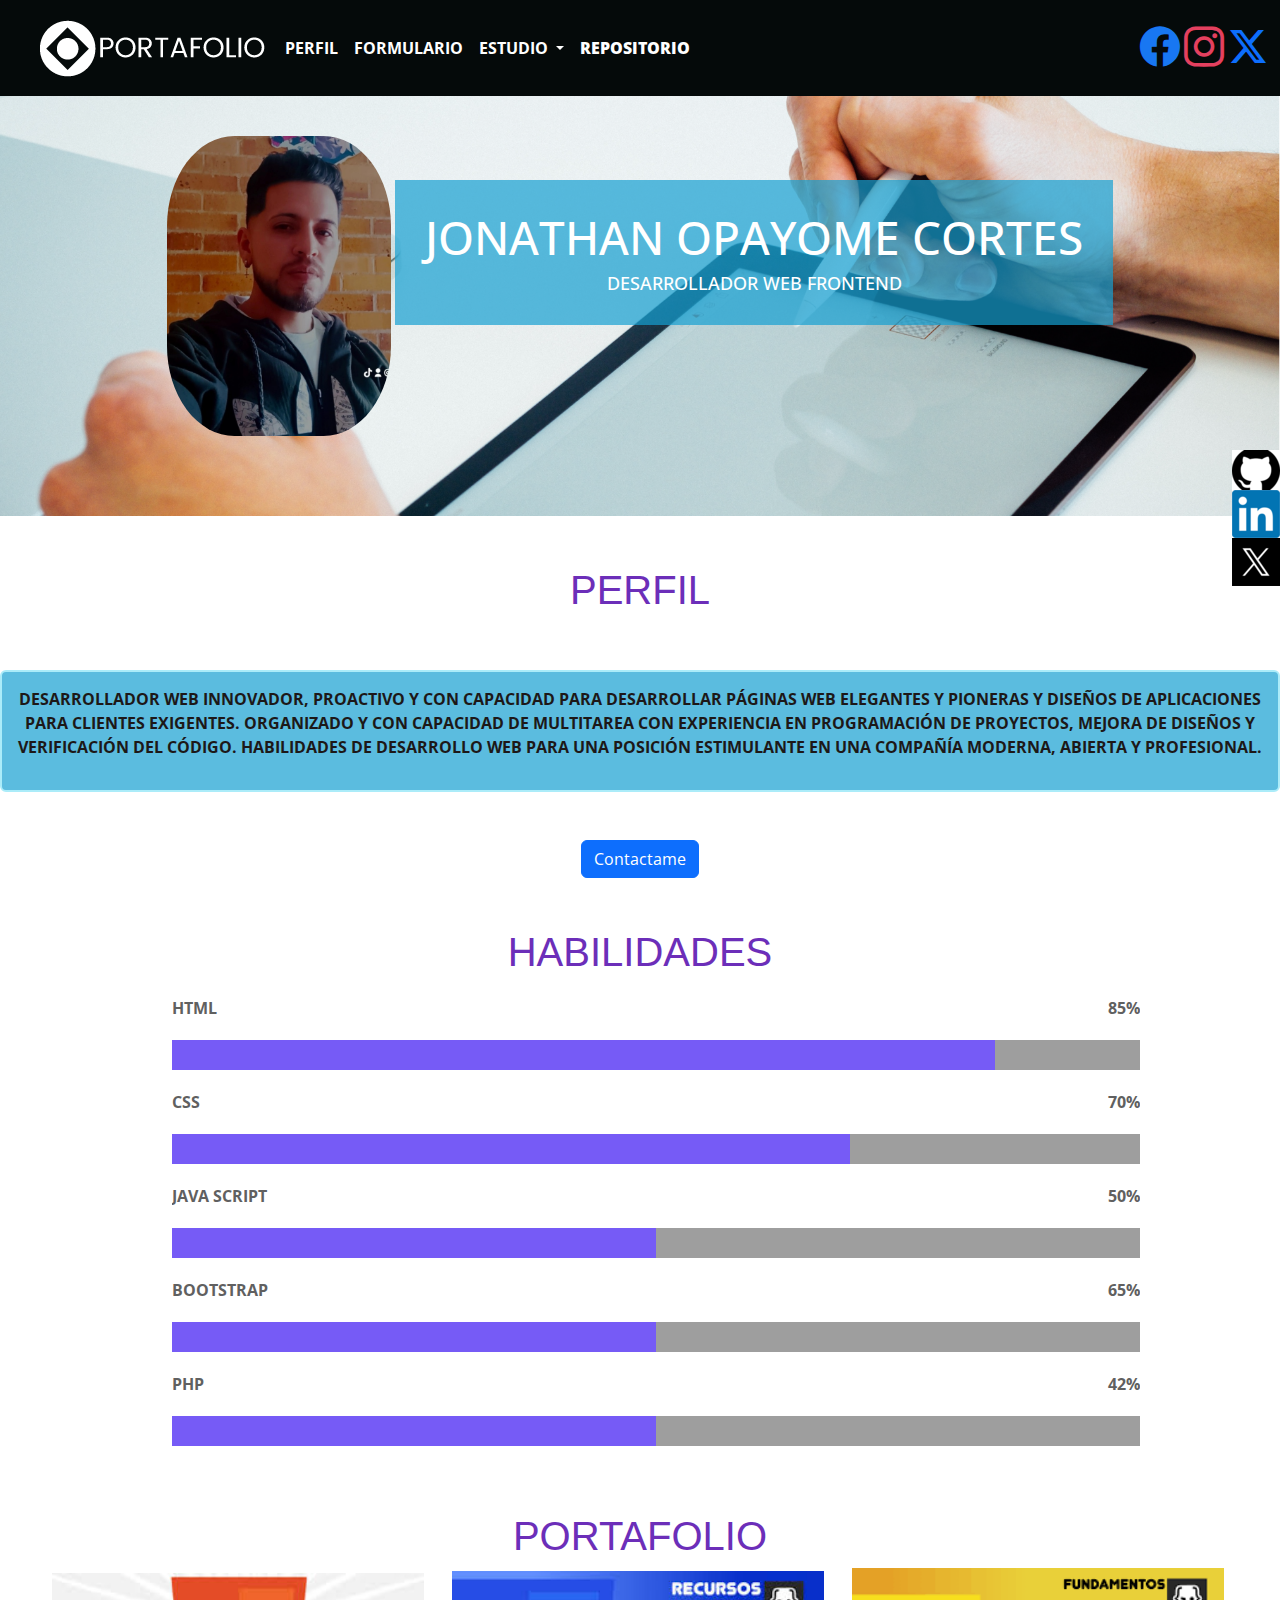
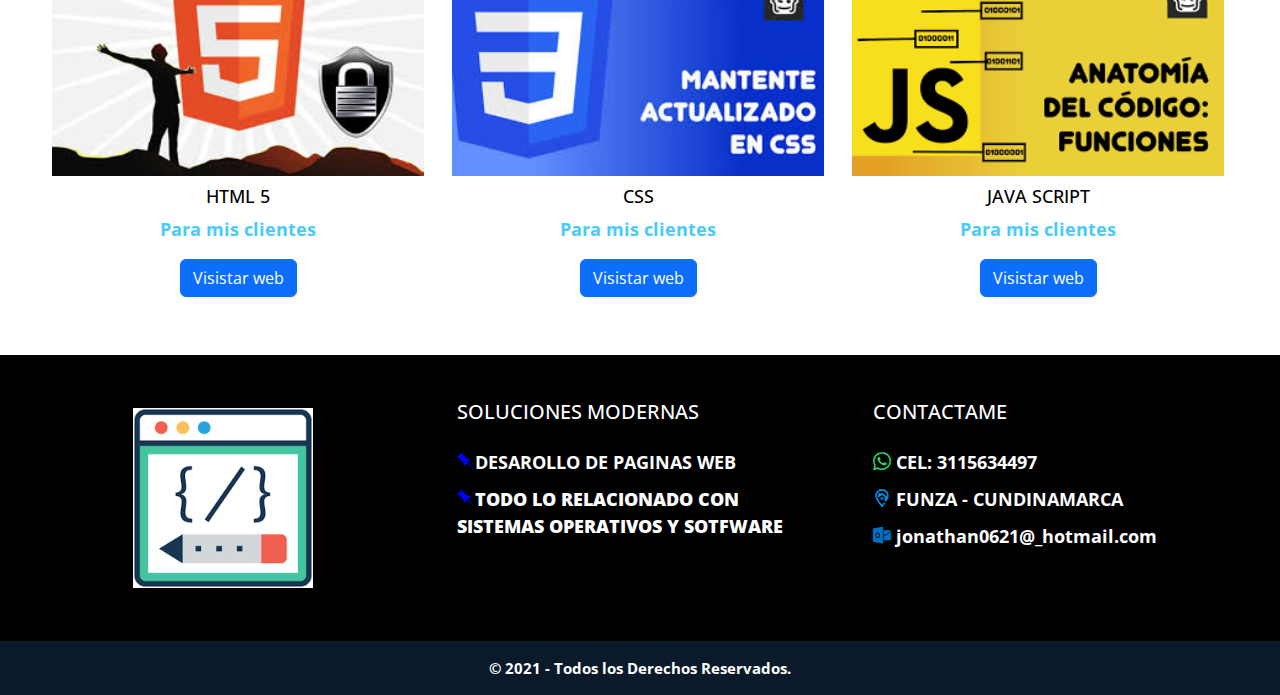
==== commit 541613be: "cambios" ====
--- a/index.html
+++ b/index.html
@@ -16,23 +16,12 @@
     <link href="https://cdn.jsdelivr.net/npm/bootstrap@5.3.2/dist/css/bootstrap.min.css" rel="stylesheet"
         integrity="sha384-T3c6CoIi6uLrA9TneNEoa7RxnatzjcDSCmG1MXxSR1GAsXEV/Dwwykc2MPK8M2HN" crossorigin="anonymous">
     <link rel="stylesheet" href="bootstrap/css/bootstrap.min.css">
-    <script type="text/javascript">
-        window.onload = function () {
-            (function (d, script) {
-                script = d.createElement('script');
-                script.type = 'text/javascript';
-                script.async = true;
-                script.src = 'https://w.app/widget-v1/BOic9F.js';
-                d.getElementsByTagName('head')[0].appendChild(script);
-            }(document));
-        };
-    </script>
 </head>
 
 <body>
     <!--navegacion-->
     <header class="header">
-        <nav class="navbar navbar-expand-lg" style="background-color: #56e6dd;">
+        <nav class="navbar navbar-expand-lg" style="background-color: #050a0a;">
             <div class="container-fluid">
                 <a class="navbar-brand" href="index.html"></a>
                 <img src="img/logo.png" alt="logo">
@@ -44,18 +33,18 @@
                 <div class="collapse navbar-collapse" id="navbarSupportedContent">
                     <ul class="navbar-nav me-auto mb-2 mb-lg-0">
                         <li class="nav-item">
-                            <a class="nav-link active" aria-current="page" href="index.html"><b>PERFIL</b></a>
+                            <a class="nav-link active" aria-current="page" href="index.html" style="color: white;"><b>PERFIL</b></a>
                         </li>
                         <li class="nav-item">
-                            <a class="nav-link active" href="formulario.php"><b>FORMULARIO</b></a>
+                            <a class="nav-link active" href="formulario.php" style="color: white;"><b>FORMULARIO</b></a>
                         </li>
                         <li class="nav-item dropdown ">
                             <a class="nav-link  active dropdown-toggle" href="actividades.html" role="button"
-                                data-bs-toggle="dropdown" aria-expanded="false">
+                                data-bs-toggle="dropdown" aria-expanded="false" style="color: white;">
                                 <b>ESTUDIO</b>
                             </a>
                             <ul class="dropdown-menu">
-                                <li><a class="dropdown-item" href="actividades.html"><b>ESTUDIOS</b></a></li>
+                                <li><a class="dropdown-item"  href="actividades.html" ><b>ESTUDIOS</></a></li>
                                 <li>
                                     <hr class="dropdown-divider">
                                 </li>
@@ -74,7 +63,7 @@
                         </li>
                         <li class="nav-item">
                             <a class="nav-link active" href="https://github.com/jonathanoc0621/Portafolio"
-                                target="_blank"><b>REPOSITORIO</b></a>
+                                target="_blank" style="color: white;"><b>REPOSITORIO</b></a>
                         </li>
                     </ul>
                     <div>
@@ -287,14 +276,13 @@
                     </figure>
                 </div>
                 <div class="box">
-                    <h2>SOBRE NOSOTROS</h2>
+                    <h2>SOLUCIONES MODERNAS</h2>
                     <p style="font-size: 18px;"><samp class="icon-pinboard1"><b>DESAROLLO DE PAGINAS WEB</b></samp></p>
                     <p style="font-size: 18px;"><samp class="icon-pinboard1"></samp><b>TODO LO RELACIONADO CON SISTEMAS
-                            OPERATIVOS Y
-                            SOTFWARE</b></samp></p>
+                    OPERATIVOS Y SOTFWARE</b></samp></p>
                 </div>
                 <div class="box">
-                    <h2>Contactame</h2>
+                    <h2>CONTACTAME</h2>
                     <div class="red-social">
                         <p href="https://api.whatsapp.com/send?phone=+573115634497&text=Bienvenido+a+mi+chat+en+que+te+puedo+ayudar😀"
                             style="font-size: 18px;">
@@ -318,6 +306,6 @@
             integrity="sha384-C6RzsynM9kWDrMNeT87bh95OGNyZPhcTNXj1NW7RuBCsyN/o0jlpcV8Qyq46cDfL"
             crossorigin="anonymous"></script>
         <script src="js/bootstrap.min.js"></script>
+        <script src="wap.js"></script>
 </body>
-
 </html>--- a/css/styles.css
+++ b/css/styles.css
@@ -107,20 +107,22 @@
 }
 
 .title-underline span {
-    display: inline-block;
-    border-bottom: 8px solid #46bffd;
-    padding-left: 10px;
-    padding-right: 10px;
+    color: #6c2eb9;
+    font-weight: normal;
+    font-size: 40px;
+    font-family: Arial;
+    text-transform: uppercase;
 }
 .caja { 
-    background: rgba(22, 159, 209, 0.7); 
+    background: rgba(22, 159, 209, 0.7);
     color: rgb(29, 24, 24); 
     font-weight: bold; 
-    width: 3 3 1200px;
+    font-size: 18xp;
     padding: 15px; 
     border: 2px solid #abecf9; 
     border-radius: 6px;
     text-align: center; 
+    text-transform: uppercase;
 }
 
 .text-center {
@@ -325,4 +327,19 @@
     padding-bottom: 20px;
   }
 
-  +  .map1 {
+    text-align: center;
+    color: #FFA07A;
+    font-weight: normal;
+    font-size: 40px;
+    font-family: Arial;
+    text-transform: uppercase;
+  }
+
+  .map {
+    text-align: center;   
+}
+
+.map2 {
+    border-radius: 10%;
+}--- a/css/footer.css
+++ b/css/footer.css
@@ -8,7 +8,7 @@
 /*:::::Pie de Pagina*/
 .pie-pagina{
     width: 100%;
-    background-color: #56e6dd;
+    background-color: #000000;
 }
 .pie-pagina .grupo-1{
     width: 100%;
@@ -27,7 +27,7 @@
     align-items: center;
 }
 .pie-pagina .grupo-1 .box figure img{
-    width: 250px;
+    width: 180px;
 }
 .pie-pagina .grupo-1 .box h2{
     color: #fff;
@@ -35,7 +35,7 @@
     font-size: 20px;
 }
 .pie-pagina .grupo-1 .box p{
-    color: #0e0d0d;
+    color: white;
     margin-bottom: 10px;
 }
 .icon-microsoftoutlook:before {
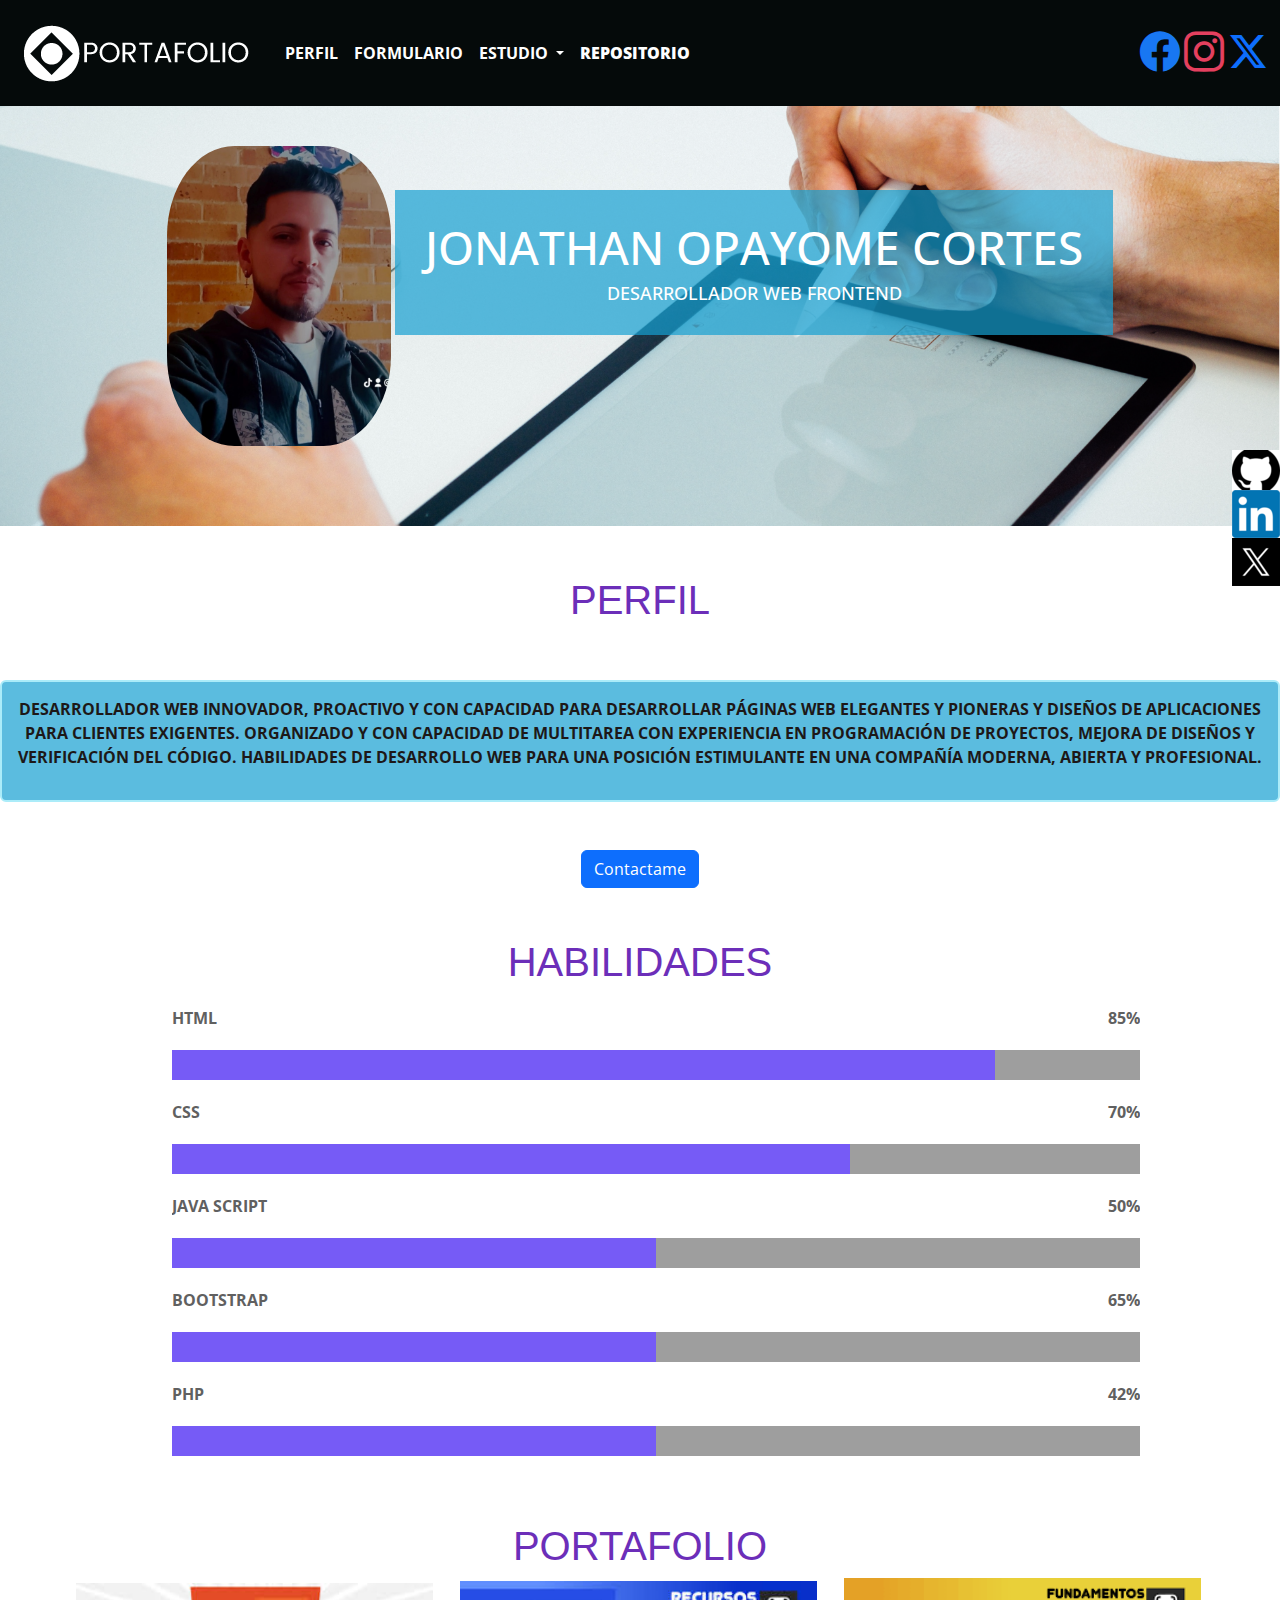
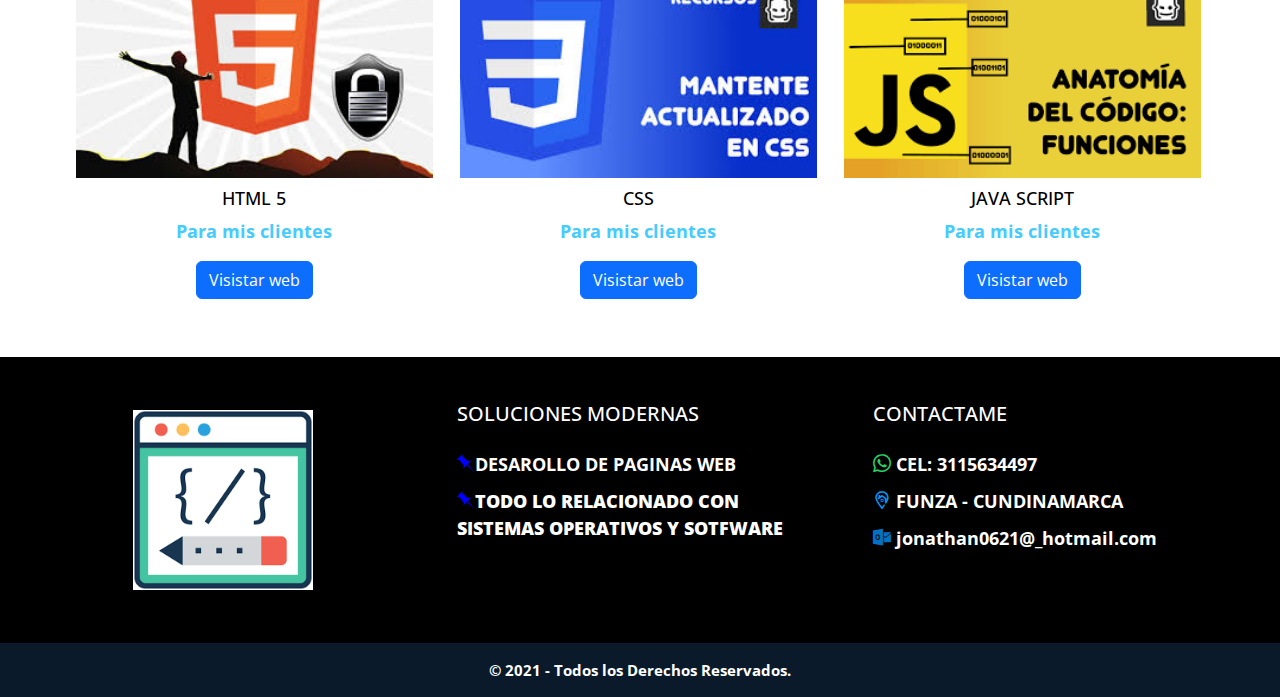
==== commit f4258817: "cambios" ====
--- a/index.html
+++ b/index.html
@@ -23,11 +23,12 @@
     <header class="header">
         <nav class="navbar navbar-expand-lg" style="background-color: #050a0a;">
             <div class="container-fluid">
-                <a class="navbar-brand" href="index.html"></a>
+                <a class="navbar-brand" href="index.html">
                 <img src="img/logo.png" alt="logo">
+                </a>
                 <button class="navbar-toggler" type="button" data-bs-toggle="collapse"
                     data-bs-target="#navbarSupportedContent" aria-controls="navbarSupportedContent"
-                    aria-expanded="false" aria-label="Toggle navigation">
+                    aria-expanded="false" aria-label="Toggle navigation" style="background-color: white;">
                     <span class="navbar-toggler-icon"></span>
                 </button>
                 <div class="collapse navbar-collapse" id="navbarSupportedContent">
--- a/css/styles.css
+++ b/css/styles.css
@@ -151,6 +151,7 @@
     margin-left: auto;
     margin-right: auto;
     list-style: none;
+    width: 90%;
 }
 
 .skills-text {
@@ -187,6 +188,7 @@
     max-width: 1200px;
     margin-right: auto;
     margin-left: auto;
+    width: 90%;
 }    
 
 .Works-item {
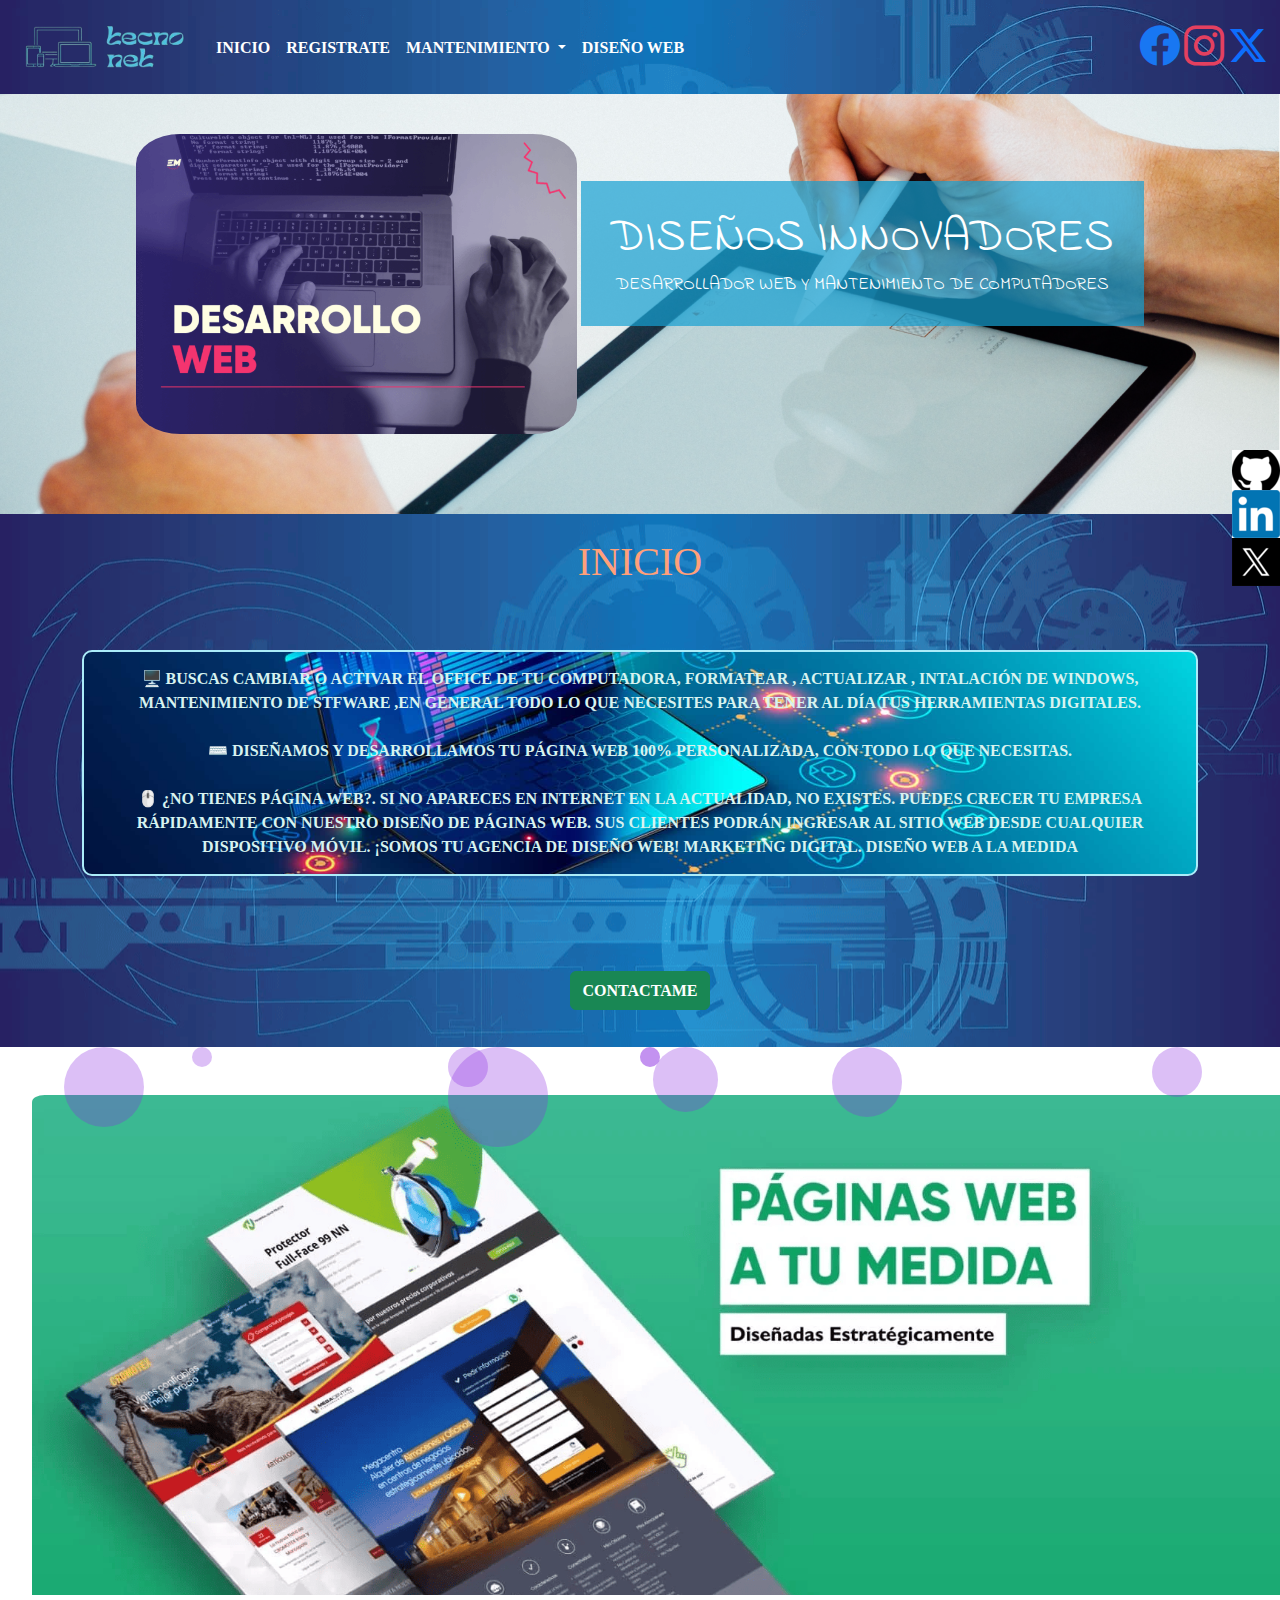
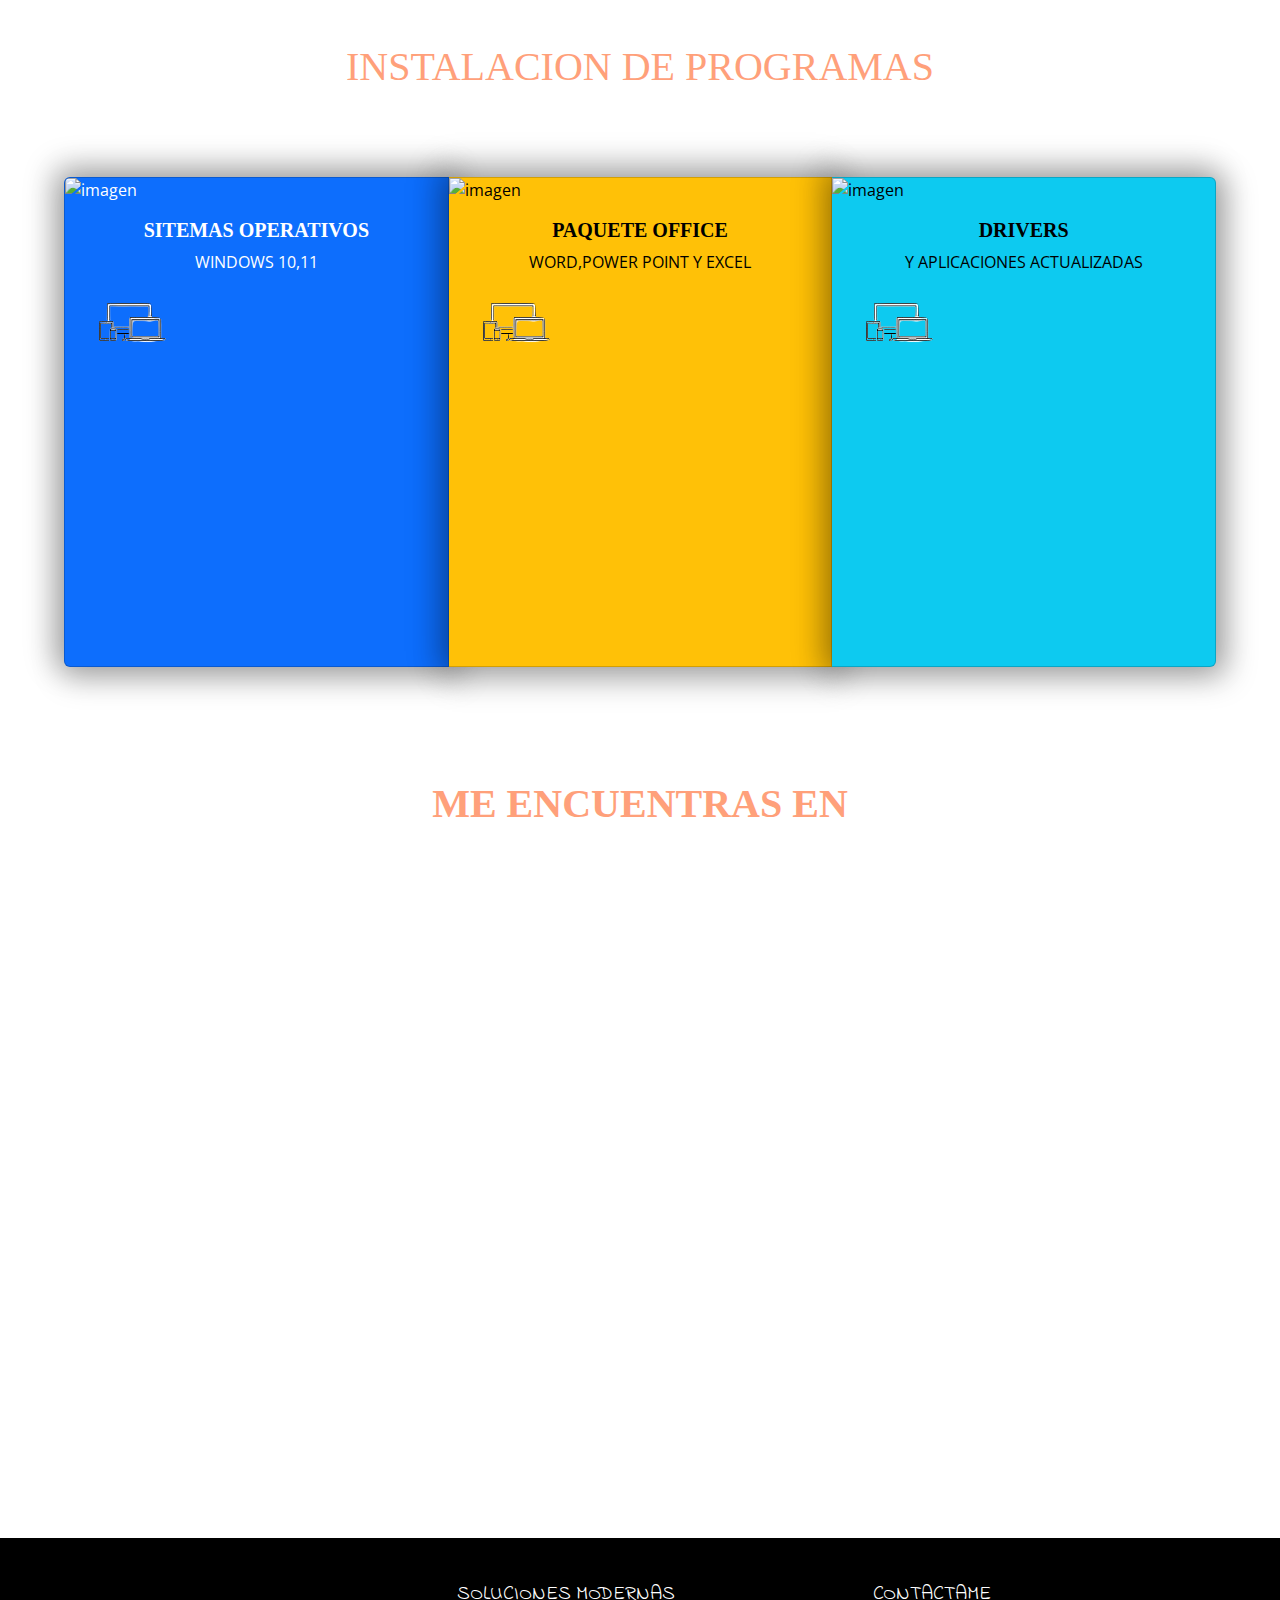
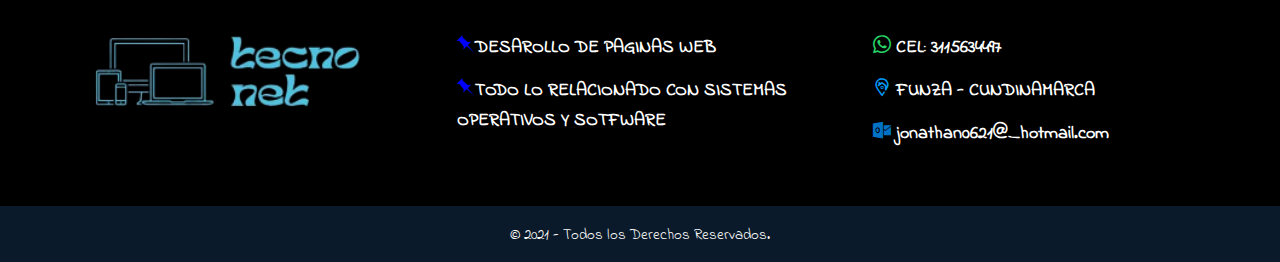
==== commit bc4f52fe: "nuevas actualizaciones" ====
--- a/index.html
+++ b/index.html
@@ -2,10 +2,10 @@
 <html lang="en">
 
 <head>
-    <link rel="icon" href="img/Portafolio.ico">
+    <link rel="icon" href="img/icon1.ico">
     <meta charset="UTF-8">
     <meta name="viewport" content="width=device-width, initial-scale=1.0">
-    <title>Portafolio</title>
+    <title>Tecno Net</title>
     <!--<link rel="stylesheet" href="css/reset.css">-->
     <link rel="stylesheet" href="css/normalize.css">
     <link rel="stylesheet" href="css/styles.css">
@@ -13,6 +13,11 @@
     <link rel="stylesheet" href="css/social.css">
     <link rel="stylesheet" href="css/footer.css">
     <link rel="stylesheet" href="icon/style.css">
+    <link rel="stylesheet" href="css/cards.css">
+    <link rel="stylesheet" href="css/burbujas.css">
+    <link rel="preconnect" href="https://fonts.googleapis.com">
+    <link rel="preconnect" href="https://fonts.gstatic.com" crossorigin>
+    <link href="https://fonts.googleapis.com/css2?family=Indie+Flower&display=swap" rel="stylesheet">
     <link href="https://cdn.jsdelivr.net/npm/bootstrap@5.3.2/dist/css/bootstrap.min.css" rel="stylesheet"
         integrity="sha384-T3c6CoIi6uLrA9TneNEoa7RxnatzjcDSCmG1MXxSR1GAsXEV/Dwwykc2MPK8M2HN" crossorigin="anonymous">
     <link rel="stylesheet" href="bootstrap/css/bootstrap.min.css">
@@ -21,10 +26,10 @@
 <body>
     <!--navegacion-->
     <header class="header">
-        <nav class="navbar navbar-expand-lg" style="background-color: #050a0a;">
+        <nav class="navbar navbar-expand-lg" style="background-image: url(../img/geometric.png);">
             <div class="container-fluid">
                 <a class="navbar-brand" href="index.html">
-                <img src="img/logo.png" alt="logo">
+                    <img src="img/logo 3.png" alt="logo" style="width: 180px;">
                 </a>
                 <button class="navbar-toggler" type="button" data-bs-toggle="collapse"
                     data-bs-target="#navbarSupportedContent" aria-controls="navbarSupportedContent"
@@ -34,37 +39,39 @@
                 <div class="collapse navbar-collapse" id="navbarSupportedContent">
                     <ul class="navbar-nav me-auto mb-2 mb-lg-0">
                         <li class="nav-item">
-                            <a class="nav-link active" aria-current="page" href="index.html" style="color: white;"><b>PERFIL</b></a>
+                            <a class="nav-link active" aria-current="page" href="index.html"
+                                style="color: white;"><b style="font-family: 'Permanent Marker', cursive;">INICIO</b></a>
                         </li>
                         <li class="nav-item">
-                            <a class="nav-link active" href="formulario.php" style="color: white;"><b>FORMULARIO</b></a>
+                            <a class="nav-link active" href="formulario.php" style="color: white;"><b style="font-family: 'Permanent Marker', cursive;">REGISTRATE</b></a>
                         </li>
                         <li class="nav-item dropdown ">
                             <a class="nav-link  active dropdown-toggle" href="actividades.html" role="button"
                                 data-bs-toggle="dropdown" aria-expanded="false" style="color: white;">
-                                <b>ESTUDIO</b>
+                                <b style="font-family: 'Permanent Marker', cursive;">MANTENIMIENTO</b>
                             </a>
                             <ul class="dropdown-menu">
-                                <li><a class="dropdown-item"  href="actividades.html" ><b>ESTUDIOS</></a></li>
+                                <li><a class="dropdown-item" href="actividades.html"><b style="font-family: 'Permanent Marker', cursive;">SOTFWARE</b></a></li>
                                 <li>
                                     <hr class="dropdown-divider">
                                 </li>
                                 <li><a class="dropdown-item" href="https://oferta.senasofiaplus.edu.co/sofia-oferta/"
-                                        target="_blank">SENA</a></li>
+                                        target="_blank" style="font-family: 'Permanent Marker', cursive;">COMPONENTES PC</a></li>
                                 <li>
                                     <hr class="dropdown-divider">
                                 </li>
-                                <li><a class="dropdown-item" href="https://www.udemy.com" target="_blank">UDEMY</a></li>
+                                <li><a class="dropdown-item" href="https://www.udemy.com" target="_blank" style="font-family: 'Permanent Marker', cursive;">INSTALACION DE
+                                        SOTFWARE</a></li>
                                 <li>
                                     <hr class="dropdown-divider">
                                 </li>
-                                <li><a class="dropdown-item" href="https://www.netacad.com" target="_blank">CISCO</a>
+                                <li><a class="dropdown-item" href="https://www.netacad.com" target="_blank" style="font-family: 'Permanent Marker', cursive;">HARDWARE</a>
                                 </li>
                             </ul>
                         </li>
                         <li class="nav-item">
-                            <a class="nav-link active" href="https://github.com/jonathanoc0621/Portafolio"
-                                target="_blank" style="color: white;"><b>REPOSITORIO</b></a>
+                            <a class="nav-link active" href="https://www.youtube.com/watch?v=Q2imkhmhOFo"
+                                target="_blank" style="color: white;"><b style="font-family: 'Permanent Marker', cursive;">DISEÑO WEB</b></a>
                         </li>
                     </ul>
                     <div>
@@ -86,227 +93,173 @@
     <section class="cover">
         <div class="cover-wrapper">
             <div class="cover-photo-container">
-                <img src="img/Jonatahan.png" alt="Jonathan Opayome" height="300xp" class="cover-photo">
+                <img src="img/desarrollo_web.png" alt="img" height="300xp" class="cover-photo">
                 <div class="cover-text">
-                    <h1 class="cover-title">JONATHAN OPAYOME CORTES<h1>
-                            <h2 class="cover-sub-title"> DESARROLLADOR WEB FRONTEND</h2>
+                    <h1 class="cover-title">DISEÑOS INNOVADORES<h1>
+                            <h2 class="cover-sub-title"> DESARROLLADOR WEB Y MANTENIMIENTO DE COMPUTADORES</h2>
                 </div>
             </div>
         </div>
     </section>
-    <br><br>
     <!--informacion sobre mi-->
-    <section>
-        <header>
-            <h1 class="title-underline">
-                <span>PERFIL</span>
-            </h1>
-        </header>
-        <br><br>
-        <div class="caja">
-            <p> Desarrollador web innovador, proactivo y con capacidad para desarrollar páginas web elegantes y pioneras
-                y diseños de aplicaciones para clientes exigentes. Organizado y con capacidad de multitarea con
-                experiencia en programación de proyectos, mejora de diseños y verificación del código.
-                Habilidades de desarrollo web para una posición estimulante en una compañía
-                moderna, abierta y profesional.
-            </p>
-        </div>
-        <br><br>
+    <header class="blog">
+        <section>
+            <br>
+            <header>
+                <h1 class="title-underline">
+                    <span><b>INICIO</b></span>
+                </h1>
+            </header>
+            <br>
+            <div class="container">
+                <p class="p">
+                    🖥️ Buscas cambiar o activar el Office de tu computadora, formatear , actualizar , intalación de Windows, mantenimiento de stfware ,en general todo lo que necesites para tener al día tus herramientas digitales.
+                    <br><br>
+                    ⌨️ Diseñamos y desarrollamos tu página web 100%  personalizada, con todo lo que necesitas.
+                    <br><br>
+                    🖱️ ¿No tienes página web?. Si no apareces en internet en la actualidad, no existes. Puedes crecer tu empresa rápidamente con nuestro diseño de páginas web. Sus clientes podrán ingresar al sitio web desde cualquier dispositivo móvil. ¡Somos tu agencia de diseño web! marketing digital.
+                    Diseño web a la medida
+                </p>
+            </div> 
+        </section>
+        <br>
         <div class="text-center">
-            <a class="btn btn-primary" href="mailto:jonathan0621_hotmail.com" role="button">Contactame</a>
-        </div>
-    </section>
-    <br><br>
-    <!--Habilidades-->
-    <section class="skills">
-        <header>
-            <h1 class="title-underline">
-                <span>HABILIDADES</span>
-            </h1>
-        </header>
-        <ul class="skills-wrapper">
-            <li class="skills-item">
-                <div class="skills-text">
-                    <span class="skills-name">
-                        HTML
-                    </span>
-                    <span class="skills-score">
-                        85%
-                    </span>
+            <a class="btn btn-success" href="mailto:jonathan0621_hotmail.com" role="button"><b style="font-family: 'Permanent Marker', cursive;"> CONTACTAME</b></a>
+        </div>
+        <br>
+    </header>
+    <div class="burbujas">
+        <div class="burbuja"></div>
+        <div class="burbuja"></div>
+        <div class="burbuja"></div>
+        <div class="burbuja"></div>
+        <div class="burbuja"></div>
+        <div class="burbuja"></div>
+        <div class="burbuja"></div>
+        <div class="burbuja"></div>
+        <div class="burbuja"></div>
+        <div class="burbuja"></div>
+    </div>
+    <br><br>
+    <!--sliders-->
+    
+    <div class="slider">
+        <ul>
+            <li>
+                <img src="img/servicio_de_diseno_de_paginas_web.png" alt="img">
+            </li>
+            <li>
+                <img src="https://www.luovacapturerd.com/wp-content/uploads/2020/06/Tipos-de-pagias-Web-1080x662.png">
+            </li>
+            <li>
+                <img src="https://copydrana.com/img/cms/disen%CC%83o%20web.png">
+            </li>
+            <li>
+                <img src="https://okhosting.com/wp-content/uploads/2017/07/ejemplos-de-paginas-web.jpg">
+            </li>
+        </ul>
+    </div>
+    <br><br>
+    <!--cards-->
+    <header>
+        <h1 class="title-underline">
+            <span><b>INSTALACION DE PROGRAMAS</b></span>
+        </h1>
+    </header>
+    <br><br>
+    <div class="card-group">
+        <div class="card text-bg-primary mb-3" style="height: 490px; width: 450px;">
+            <img src="https://www.softzone.es/app/uploads-softzone.es/2022/02/Windows-se-bloquea-durante-su-instalacion-o-actualizacion-1200x675.jpg" class="card-img-top" alt="imagen">
+            <div class="card-body">
+                <h5 class="card-title" style="text-align: center;"><b style="font-family: 'Permanent Marker', cursive;">SITEMAS OPERATIVOS</b></h5>
+                <p class="card-text" style="text-align: center;" style="font-family: 'Permanent Marker', cursive;">WINDOWS 10,11</p>
+                <p class="card-text" style="text-align: center;"><small class="text-body-secondary"></small></p>
+                <img src="img/icon1.ico" alt="logo">
+            </div>
+        </div>
+        <div class="card text-bg-warning mb-3" style="height: 490px; width: 450px;">
+            <img src="https://www.soluciones.si/wp-content/uploads/2017/01/06.png" class="card-img-top" alt="imagen">
+            <div class="card-body">
+                <h5 class="card-title" style="text-align: center;"><b style="font-family: 'Permanent Marker', cursive;">PAQUETE OFFICE</b></h5>
+                <p class="card-text" style="text-align: center;" style="font-family: 'Permanent Marker', cursive;">WORD,POWER POINT Y EXCEL</p>
+                <p class="card-text" style="text-align: center;"><small class="text-body-secondary"></small></p>
+                <img src="img/icon1.ico" alt="logo">
+            </div>
+        </div>
+        <div class="card text-bg-info mb-3" style="height: 490px; width: 450px;">
+            <img src="https://www.softzone.es/app/uploads-softzone.es/2018/06/Instalar-Drivers-Windows.jpg" class="card-img-top" alt="imagen">
+            <div class="card-body">
+                <h5 class="card-title" style="text-align: center;"><b style="font-family: 'Permanent Marker', cursive;">DRIVERS</b></h5>
+                <p class="card-text" style="text-align: center;" style="font-family: 'Permanent Marker', cursive;">Y APLICACIONES ACTUALIZADAS</p>
+                <p class="card-text" style="text-align: center;"><small class="text-body-secondary"></small></p>
+                <img src="img/icon1.ico" alt="logo">
+            </div>
+        </div>
+    </div>
+    <br><br>
+    <!--map-->
+    <br><br>
+    <h1 class="map1"><b style="font-family: 'Permanent Marker', cursive;">ME ENCUENTRAS EN</b></h1>
+    <br><br>
+    <div class="map">
+        <iframe class="map2"
+            src="https://www.google.com/maps/embed?pb=!1m18!1m12!1m3!1d31810.52196655025!2d-74.2284139857877!3d4.7151983161962505!2m3!1f0!2f0!3f0!3m2!1i1024!2i768!4f13.1!3m3!1m2!1s0x8e3f82a935a650d5%3A0x7bcbcfe2307bb094!2sFunza%2C%20Cundinamarca!5e0!3m2!1ses!2sco!4v1704026348207!5m2!1ses!2sco"
+            width="90%" height="600" style="border:0;" allowfullscreen="" loading="lazy"
+            referrerpolicy="no-referrer-when-downgrade"></iframe>
+    </div>
+    <br><br>
+    <!--social-->
+    <div class="social">
+        <a href="https://github.com/jonathanoc0621?tab=repositories"><img src="img/githut.png" alt="github"></a>
+        <a href="https://www.linkedin.com/feed/"><img src="img/linkedind.png" alt="linkedin"></a>
+        <a href="https://twitter.com/CortesTatan"><img src="img/twiter.png" alt="twitter"></a>
+    </div>
+    <!--Footer-->
+    <footer class="pie-pagina">
+        <div class="grupo-1">
+            <div class="box">
+                <figure>
+                    <a href="index.html">
+                        <img src="img/logo 3.png" alt="Logo">
+                    </a>
+                </figure>
+            </div>
+            <div class="box">
+                <h2>SOLUCIONES MODERNAS</h2>
+                <p style="font-size: 18px;"><samp class="icon-pinboard1"><b>DESAROLLO DE PAGINAS WEB</b></samp></p>
+                <p style="font-size: 18px;"><samp class="icon-pinboard1"></samp><b>TODO LO RELACIONADO CON SISTEMAS
+                        OPERATIVOS Y SOTFWARE</b></samp></p>
+            </div>
+            <div class="box">
+                <h2>CONTACTAME</h2>
+                <div class="red-social">
+                    <p href="https://api.whatsapp.com/send?phone=+573115634497&text=Bienvenido+a+mi+chat+en+que+te+puedo+ayudar😀"
+                        style="font-size: 18px;">
+                        <samp class="icon-whatsapp"><b> CEL: 3115634497</b></samp>
+                    </p>
+                    <p href="https://www.google.com/maps/place/Funza,+Cundinamarca/@4.7151983,-74.228414,14z/data=!3m1!4b1!4m6!3m5!1s0x8e3f82a935a650d5:0x7bcbcfe2307bb094!8m2!3d4.7176677!4d-74.2118741!16s%2Fm%2F02qnknv?hl=es&entry=ttu"
+                        style="font-size: 18px;">
+                        <samp class="icon-zingat"><b> FUNZA - CUNDINAMARCA</b></samp>
+                    </p>
+                    <p href="mailto:jonathan0621_hotmail.com" style="font-size: 18px;"><samp
+                            class="icon-microsoftoutlook"><b>
+                                jonathan0621@_hotmail.com</b></samp></p>
                 </div>
-                <div class="skills-bar">
-                    <div class="skills-inside-bar" style="width: 85%;"></div>
-                </div>
-            </li>
-            <li class="skills-item">
-                <div class="skills-text">
-                    <span class="skills-name">
-                        CSS
-                    </span>
-                    <span class="skills-score">
-                        70%
-                    </span>
-                </div>
-                <div class="skills-bar">
-                    <div class="skills-inside-bar" style="width: 70%;"></div>
-                </div>
-            </li>
-            <li class="skills-item">
-                <div class="skills-text">
-                    <span class="skills-name">
-                        JAVA SCRIPT
-                    </span>
-                    <span class="skills-score">
-                        50%
-                    </span>
-                </div>
-                <div class="skills-bar">
-                    <div class="skills-inside-bar" style="width: 50%;"></div>
-                </div>
-            </li>
-            <li class="skills-item">
-                <div class="skills-text">
-                    <span class="skills-name">
-                        BOOTSTRAP
-                    </span>
-                    <span class="skills-score">
-                        65%
-                    </span>
-                </div>
-                <div class="skills-bar">
-                    <div class="skills-inside-bar" style="width: 50%;"></div>
-                </div>
-            </li>
-            <li class="skills-item">
-                <div class="skills-text">
-                    <span class="skills-name">
-                        PHP
-                    </span>
-                    <span class="skills-score">
-                        42%
-                    </span>
-                </div>
-                <div class="skills-bar">
-                    <div class="skills-inside-bar" style="width: 50%;"></div>
-                </div>
-            </li>
-        </ul>
-    </section>
-    <br><br>
-    <!--Portafolio-->
-    <section class="Works">
-        <header>
-            <h1 class="title-underline">
-                <span>PORTAFOLIO</span>
-            </h1>
-        </header>
-        <div class="Works-wrappers">
-            <article class="Works-item">
-                <div class="Works-item-img-container">
-                    <img src="img/html 5.png" alt="Trabjo desarrollo web 1" class="Works-item-img">
-                </div>
-                <div class="Works-item-description">
-                    <header>
-                        <h2 class="Works-item-title">
-                            HTML 5
-                        </h2>
-                    </header>
-                    <p class="Works-item-client"><a href="https://www.html6.es/t1_estructura.html" target="_blank">Para
-                            mis
-                            clientes </a></p>
-                    <div class="text-center">
-                        <a href="https://www.html6.es/t1_estructura.html" class="btn btn-primary"
-                            target="_blank">Visistar web</a>
-                    </div>
-                </div>
-            </article>
-            <article class="Works-item">
-                <div class="Works-item-img-container">
-                    <img src="img/css.png" alt="Trabjo desarrollo web 2" class="Works-item-img">
-                </div>
-                <div class="Works-item-description">
-                    <header>
-                        <h2 class="Works-item-title">
-                            CSS
-                        </h2>
-                    </header>
-                    <p class="Works-item-client"><a href="https://desarrolloweb.com/home/css" target="_blank">Para mis
-                            clientes </a></p>
-                    <div class="text-center">
-                        <a href="https://desarrolloweb.com/home/css" class="btn btn-primary" target="_blank">Visistar
-                            web</a>
-                    </div>
-                </div>
-            </article>
-            <article class="Works-item">
-                <div class="Works-item-img-container">
-                    <img src="img/js.png" alt="Trabjo desarrollo web 3" class="Works-item-img">
-                </div>
-                <div class="Works-item-description">
-                    <header>
-                        <h2 class="Works-item-title">
-                            JAVA SCRIPT
-                            </h1>
-                    </header>
-                    <p class="Works-item-client"><a href="https://desarrolloweb.com/articulos/501.php"
-                            target="_blank">Para mis
-                            clientes </a></p>
-                    <div class="text-center">
-                        <a href="https://desarrolloweb.com/articulos/501.php" class="btn btn-primary"
-                            target="_blank">Visistar web</a>
-                    </div>
-                </div>
-            </article>
-        </div>
-        <br>
-        <br>
-        <!--social-->
-        <div class="social">
-            <a href="https://github.com/jonathanoc0621?tab=repositories"><img src="img/githut.png" alt="github"></a>
-            <a href="https://www.linkedin.com/feed/"><img src="img/linkedind.png" alt="linkedin"></a>
-            <a href="https://twitter.com/CortesTatan"><img src="img/twiter.png" alt="twitter"></a>
-        </div>
-        <!--Footer-->
-        <footer class="pie-pagina">
-            <div class="grupo-1">
-                <div class="box">
-                    <figure>
-                        <a href="index.html">
-                            <img src="img/descarga.png" alt="Logo">
-                        </a>
-                    </figure>
-                </div>
-                <div class="box">
-                    <h2>SOLUCIONES MODERNAS</h2>
-                    <p style="font-size: 18px;"><samp class="icon-pinboard1"><b>DESAROLLO DE PAGINAS WEB</b></samp></p>
-                    <p style="font-size: 18px;"><samp class="icon-pinboard1"></samp><b>TODO LO RELACIONADO CON SISTEMAS
-                    OPERATIVOS Y SOTFWARE</b></samp></p>
-                </div>
-                <div class="box">
-                    <h2>CONTACTAME</h2>
-                    <div class="red-social">
-                        <p href="https://api.whatsapp.com/send?phone=+573115634497&text=Bienvenido+a+mi+chat+en+que+te+puedo+ayudar😀"
-                            style="font-size: 18px;">
-                            <samp class="icon-whatsapp"><b> CEL: 3115634497</b></samp>
-                        </p>
-                        <p href="https://www.google.com/maps/place/Funza,+Cundinamarca/@4.7151983,-74.228414,14z/data=!3m1!4b1!4m6!3m5!1s0x8e3f82a935a650d5:0x7bcbcfe2307bb094!8m2!3d4.7176677!4d-74.2118741!16s%2Fm%2F02qnknv?hl=es&entry=ttu"
-                            style="font-size: 18px;">
-                            <samp class="icon-zingat"><b> FUNZA - CUNDINAMARCA</b></samp>
-                        </p>
-                        <p href="mailto:jonathan0621_hotmail.com" style="font-size: 18px;"><samp
-                                class="icon-microsoftoutlook"><b>
-                                    jonathan0621@_hotmail.com</b></samp></p>
-                    </div>
-                </div>
-            </div>
-            <div class="grupo-2">
-                <small>&copy; 2021 - Todos los Derechos Reservados.</small>
-            </div>
-        </footer>
-        <script src="https://cdn.jsdelivr.net/npm/bootstrap@5.3.2/dist/js/bootstrap.bundle.min.js"
-            integrity="sha384-C6RzsynM9kWDrMNeT87bh95OGNyZPhcTNXj1NW7RuBCsyN/o0jlpcV8Qyq46cDfL"
-            crossorigin="anonymous"></script>
-        <script src="js/bootstrap.min.js"></script>
-        <script src="wap.js"></script>
+            </div>
+        </div>
+        <div class="grupo-2">
+            <small>&copy; 2021 - Todos los Derechos Reservados.</small>
+        </div>
+    </footer>
+    <script src="https://cdn.jsdelivr.net/npm/bootstrap@5.3.2/dist/js/bootstrap.bundle.min.js"
+        integrity="sha384-C6RzsynM9kWDrMNeT87bh95OGNyZPhcTNXj1NW7RuBCsyN/o0jlpcV8Qyq46cDfL"
+        crossorigin="anonymous"></script>
+    <script src="js/bootstrap.min.js"></script>
+    <script src="wap.js"></script>
+    <script src="card.js"></script>
+    <script src="alert.js"></script>
+    <script src="https://cdn.jsdelivr.net/npm/sweetalert2@11"></script>
+    <script src="jquery-3.7.1.min.js"></script>
 </body>
+
 </html>--- a/css/styles.css
+++ b/css/styles.css
@@ -1,8 +1,8 @@
-*{
+* {
     box-sizing: border-box;
 }
 
-.body{
+.body {
     font-family: sans-serif;
     color: #333333;
     background-color: #eeeeee;
@@ -26,23 +26,23 @@
     height: 60px;
 }
 
-.header-menu{
+.header-menu {
     float: right;
 }
 
 .header-menu-wrapper {
-       margin: 0%;
-       padding: 0%;
-       list-style: none;
-       font-size: 0;
+    margin: 0%;
+    padding: 0%;
+    list-style: none;
+    font-size: 0;
 }
 
 .header-menu-item {
-display: inline-block;
-font-size: 18px;
-}
-
-.header-menu-link{
+    display: inline-block;
+    font-size: 18px;
+}
+
+.header-menu-link {
     height: 60px;
     display: inline-block;
     padding-right: 10px;
@@ -55,7 +55,7 @@
 }
 
 .header-menu-link:hover {
-     background-color: rgba(0, 0, 0, 0.3);
+    background-color: rgba(0, 0, 0, 0.3);
 }
 
 .cover {
@@ -75,9 +75,10 @@
 .cover-photo-container {
     margin-bottom: 40px;
 }
+
 .cover-photo {
-    border-radius: 30%;
-   
+    border-radius: 10%;
+
 }
 
 .cover-text {
@@ -91,12 +92,14 @@
     font-size: 46px;
     margin: 0px;
     text-transform: uppercase;
+    font-family: 'Indie Flower', cursive;
 }
 
 .cover-sub-title {
-    font-size:18px;
+    font-size: 18px;
     text-transform: uppercase;
     margin-bottom: 0px;
+    font-family: 'Indie Flower', cursive;
 }
 
 .title-underline {
@@ -106,44 +109,105 @@
     text-transform: uppercase;
 }
 
-.title-underline span {
-    color: #6c2eb9;
+.title-underline span b{
+    color: #FFA07A;
     font-weight: normal;
     font-size: 40px;
     font-family: Arial;
     text-transform: uppercase;
-}
-.caja { 
-    background: rgba(22, 159, 209, 0.7);
-    color: rgb(29, 24, 24); 
-    font-weight: bold; 
-    font-size: 18xp;
-    padding: 15px; 
-    border: 2px solid #abecf9; 
-    border-radius: 6px;
-    text-align: center; 
-    text-transform: uppercase;
+    font-family: 'Permanent Marker', cursive;
+}
+
+.blog{
+    background-image: url("../img/geometric.png");
+    background-position: center;
+    background-size: cover;
+}
+
+.container {
+    display: flex;
+    overflow: hidden;   
+}
+
+
+    
+.container p {
+
+    background-image: url("../img/Desarrollo-Web-Dibdata\ 1.png");
+    color: rgb(215, 243, 240);
+    font-weight: bold;
+    font-size: 60xp;
+    padding: 15px;
+    border: 2px solid #abecf9;
+    border-radius: 10px;
+    text-align: center;
+    text-transform: uppercase;
+    background-position: center;
+    background-size: cover;
+    font-family: 'Permanent Marker', cursive;
+}
+
+.img {
+    width: 600px;
+    height: 450px;
+    display: flex;
+    margin: 20px;
+    padding: 5px;
+    display: block;
+    margin: auto;
+    border-radius: 10px;
+    border: 2px solid #f5f9fa;
+    background-size: cover;
+}
+
+.img{
+    width: 50%;
+}
+
+
+.img-1{
+    width: 600px;
+    height: 450px;
+    display: flex;
+    margin: 20px;
+    padding: 5px;
+    display: block;
+    margin: auto;
+    border-radius: 10px;
+    border: 2px solid #e8f0f1;
+    background-size: cover;
+}
+
+
+
+.img-1{
+    width: 50%;
 }
 
 .text-center {
     text-align: center;
-}
+    font-size: 50px;
+    margin-left: 10px;
+    margin-right: 10px;
+}
+
+
 
 .btn-blue {
-   background: transparent; 
-   display: inline-block;
-   color: black;
-   text-transform: uppercase;
-   font-weight: 700;
-   text-decoration: none;
-   border: 3px solid #46bffd;
-   padding: 10px 15px;
-   transition: backgraund-color 03.s color 0.3sg;
+    background: transparent;
+    display: inline-flex;
+    color: black;
+    text-transform: uppercase;
+    font-weight: 700;
+    text-decoration: none;
+    border: 3px solid #46bffd;
+    padding: 10px 15px;
+    transition: backgraund-color 03.s color 0.3sg;
 }
 
 .btn-blue:hover {
-   background-color: #46bffd;
-   color: #ffffff;
+    background-color: #46bffd;
+    color: #ffffff;
 }
 
 .skills-wrapper {
@@ -189,14 +253,14 @@
     margin-right: auto;
     margin-left: auto;
     width: 90%;
-}    
+}
 
 .Works-item {
-     display: inline-block;
-     width: 31%;
-     margin-left: 1%;
-     margin-right: 1%;
-    background-color: #ffffff; 
+    display: inline-block;
+    width: 31%;
+    margin-left: 1%;
+    margin-right: 1%;
+    background-color: #ffffff;
 }
 
 .Works-item-img {
@@ -210,6 +274,7 @@
 .Works-item-description .btn-blue {
     display: block;
 }
+
 .Works-item-title {
     font-size: 18px;
     text-transform: uppercase;
@@ -264,14 +329,14 @@
 }
 
 .contact-column .contac-input-text {
-      background-color: #ffffff;
-      border: 0px;
-      border-bottom: 6px solid #46cbfd;
-      height: 40px;
-      width: 100%;
-      font-size: 18px;
-      padding-left: 10px;
-      padding-right: 10px;
+    background-color: #ffffff;
+    border: 0px;
+    border-bottom: 6px solid #46cbfd;
+    height: 40px;
+    width: 100%;
+    font-size: 18px;
+    padding-left: 10px;
+    padding-right: 10px;
 }
 
 .contact-column.--width100 {
@@ -292,34 +357,38 @@
     margin: 0 auto;
 }
 
-*, ::after, ::before {
+*,
+::after,
+::before {
     box-sizing: border-box;
 }
 
 * {
-    font-family: 'Lato',sans-serif;
+    font-family: 'Lato', sans-serif;
 }
 
 div {
     display: block;
 }
- 
+
 .info {
     margin: 15px 0;
     display: flex;
     justify-content: center;
 }
 
-*, ::after, ::before {
+*,
+::after,
+::before {
     box-sizing: border-box;
 }
 
 * {
-    font-family: 'Lato',sans-serif;
-}
-
-  /* footer */
-  .footer {
+    font-family: 'Lato', sans-serif;
+}
+
+/* footer */
+.footer {
     background: #2f3640;
     color: #ffffff;
     font-size: 12px;
@@ -327,21 +396,22 @@
     text-align: center;
     font-size: 1rem;
     padding-bottom: 20px;
-  }
-
-  .map1 {
+}
+
+.map1 {
     text-align: center;
     color: #FFA07A;
     font-weight: normal;
     font-size: 40px;
     font-family: Arial;
     text-transform: uppercase;
-  }
-
-  .map {
-    text-align: center;   
+}
+
+.map {
+    text-align: center;
 }
 
 .map2 {
     border-radius: 10%;
-}+}
+
--- a/css/footer.css
+++ b/css/footer.css
@@ -25,25 +25,28 @@
     display: flex;
     justify-content: center;
     align-items: center;
+    font-family: 'Indie Flower', cursive;
 }
 .pie-pagina .grupo-1 .box figure img{
-    width: 180px;
+    width: 300px;
 }
 .pie-pagina .grupo-1 .box h2{
     color: #fff;
     margin-bottom: 25px;
     font-size: 20px;
+    font-family: 'Indie Flower', cursive;
 }
-.pie-pagina .grupo-1 .box p{
+.pie-pagina .grupo-1 .box p b{
     color: white;
     margin-bottom: 10px;
+    font-family: 'Indie Flower', cursive;
 }
 .icon-microsoftoutlook:before {
     content: "\e907";
     color: #0072c6;
   }
 
-.pie-pagina .grupo-1 .red-social a{
+.pie-pagina .grupo-1 .red-social a {
     display: inline-block;
     text-decoration: none;
     width: 45px;
@@ -54,18 +57,26 @@
     background-color: #0d2033;
     text-align: center;
     transition: all 300ms ease;
+    font-family: 'Indie Flower', cursive;
 }
 .pie-pagina .grupo-1 .red-social a:hover{
     color: aqua;
 }
+
+.pie-pagina .grupo-1 .red-social b{
+    font-family: 'Indie Flower', cursive;
+}
+
 .pie-pagina .grupo-2{
     background-color: #0a1a2a;
     padding: 15px 10px;
     text-align: center;
     color: #fff;
+    
 }
-.pie-pagina .grupo-2 small{
+.pie-pagina .grupo-2 small {
     font-size: 15px;
+    font-family: 'Indie Flower', cursive;
 }
 @media screen and (max-width:800px){
     .pie-pagina .grupo-1{
--- a/css/cards.css
+++ b/css/cards.css
@@ -0,0 +1,56 @@
+/*cards*/
+
+.card-group{
+    margin-left: 5%;
+    margin-right: 5%;
+   
+}
+
+/*slaider*/
+
+*{
+    margin: 0;
+    padding: 0;
+    box-sizing: border-box;
+
+}
+.slider{
+  width: 100%;
+  height: 500px;
+  overflow: hidden;
+  
+}
+.slider ul{
+    display: flex;
+    animation: cambio 20s infinite alternate linear;
+    width: 400%;
+}
+.slider li{
+    width: 100%;
+    list-style: none;
+}
+.slider img{
+    width: 100%;
+    height: 100%;
+    background: center center;
+    background-repeat: no-repeat;
+    border-radius: 1%;
+}
+@keyframes cambio{
+    0%{margin-left: 0;}
+    20%{margin-left: 0;}
+    
+    25%{margin-left: -100%;}
+    45%{margin-left: -100%;}
+    
+    50%{margin-left: -200%;}
+    70%{margin-left: -200%;}
+    
+    75%{margin-left: -300%;}
+    100%{margin-left: -300%;}
+}
+@media only screen and (min-width:320px) and (max-width:768px){
+.slider, .slider ul, .slider img{
+    height: 100vh;
+}
+}--- a/css/burbujas.css
+++ b/css/burbujas.css
@@ -0,0 +1,123 @@
+/* burbujas */
+
+.burbuja{
+    border-radius: 50%;
+    background: #fff;
+    opacity: .3;
+
+    position: absolute;
+    bottom: -150;
+    
+    animation: burbujas 3s linear infinite ;
+    background-color: blueviolet;
+}
+
+.burbuja:nth-child(1){
+    width: 80px;
+    height: 80px;
+    left: 5%;
+    animation-duration: 3s;
+    animation-delay: 3s;
+}
+
+.burbuja:nth-child(2){
+    width: 100px;
+    height: 100px;
+    left: 35%;
+    animation-duration: 3s;
+    animation-delay: 5s;
+}
+
+.burbuja:nth-child(3){
+    width: 20px;
+    height: 20px;
+    left: 15%;
+    animation-duration: 1.5s;
+    animation-delay: 7s;
+}
+
+.burbuja:nth-child(4){
+    width: 50px;
+    height: 50px;
+    left: 90%;
+    animation-duration: 6s;
+    animation-delay: 3s;
+}
+
+.burbuja:nth-child(5){
+    width: 70px;
+    height: 70px;
+    left: 65%;
+    animation-duration: 3s;
+    animation-delay: 1s;
+}
+
+.burbuja:nth-child(6){
+    width: 20px;
+    height: 20px;
+    left: 50%;
+    animation-duration: 4s;
+    animation-delay: 5s;
+}
+
+.burbuja:nth-child(7){
+    width: 20px;
+    height: 20px;
+    left: 50%;
+    animation-duration: 4s;
+    animation-delay: 5s;
+}
+
+.burbuja:nth-child(8){
+    width: 100;
+    height: 100px;
+    left: 52%;
+    animation-duration: 5s;
+    animation-delay: 5s;
+}
+
+.burbuja:nth-child(9){
+    width: 65px;
+    height: 65px;
+    left: 51%;
+    animation-duration: 3s;
+    animation-delay: 2s;
+}
+
+.burbuja:nth-child(10){
+    width: 40px;
+    height: 40px;
+    left: 35%;
+    animation-duration: 3s;
+    animation-delay: 4s;
+}
+
+
+@keyframes burbujas{
+    0%{
+        bottom: 0;
+        opacity: 0;
+    }
+    30%{
+        transform: translateX(30px);
+    }
+    50%{
+        opacity: .4;
+    }
+    100%{
+        bottom: 100vh;
+        opacity: 0;
+    }
+}
+
+@keyframes movimiento{
+    0%{
+        transform: translateY(0);
+    }
+    50%{
+        transform: translateY(30px);
+    }
+    100%{
+        transform: translateY(0);
+    }
+}